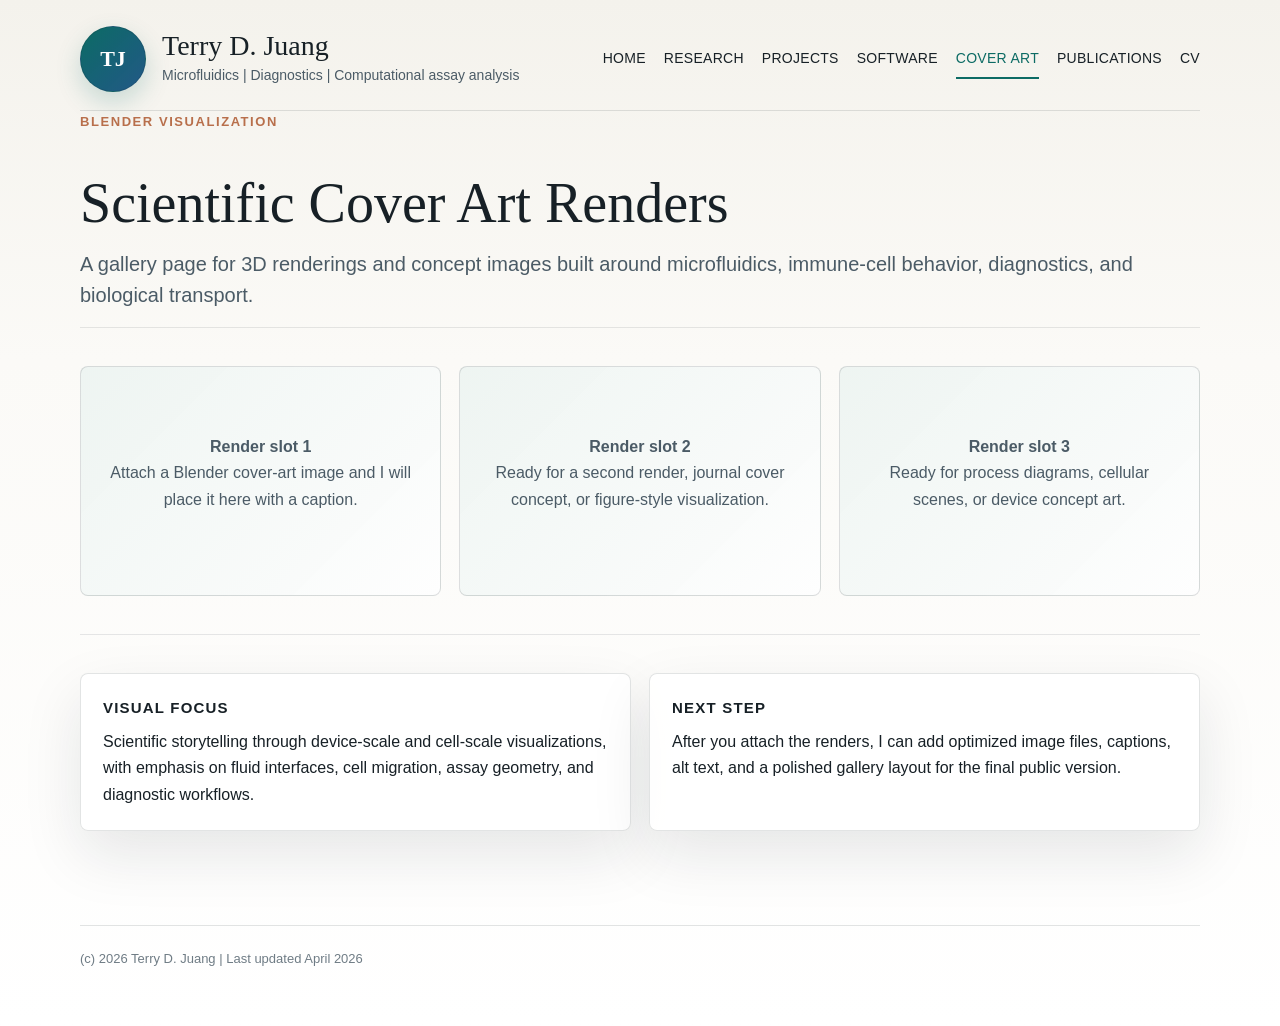
==== cover-art.html @ 251ab4ba "Polish portfolio site and add software pages" ====
<!doctype html>
<html lang="en">
  <head>
    <meta charset="utf-8">
    <meta name="viewport" content="width=device-width, initial-scale=1">
    <title>Cover Art | Terry D. Juang</title>
    <meta name="description" content="Blender scientific cover art and 3D visualization portfolio by Terry D. Juang.">
    <link rel="stylesheet" href="assets/styles.css">
  </head>
  <body>
    <div class="site">
      <header class="masthead">
        <div class="brand">
          <div class="portrait" aria-label="Terry D. Juang initials">TJ</div>
          <div class="identity">
            <h1>Terry D. Juang</h1>
            <p>Microfluidics | Diagnostics | Computational assay analysis</p>
          </div>
        </div>
        <nav class="nav" aria-label="Primary navigation">
          <a href="index.html">Home</a>
          <a href="research.html">Research</a>
          <a href="projects.html">Projects</a>
          <a href="software.html">Software</a>
          <a href="cover-art.html" aria-current="page">Cover Art</a>
          <a href="publications.html">Publications</a>
          <a href="cv.html">CV</a>
        </nav>
      </header>

      <main class="wide">
        <p class="eyebrow">Blender visualization</p>
        <h2 class="page-title">Scientific Cover Art Renders</h2>
        <p class="lead">A gallery page for 3D renderings and concept images built around microfluidics, immune-cell behavior, diagnostics, and biological transport.</p>

        <section class="section">
          <div class="grid">
            <div class="placeholder-art">
              <p><strong>Render slot 1</strong><br>Attach a Blender cover-art image and I will place it here with a caption.</p>
            </div>
            <div class="placeholder-art">
              <p><strong>Render slot 2</strong><br>Ready for a second render, journal cover concept, or figure-style visualization.</p>
            </div>
            <div class="placeholder-art">
              <p><strong>Render slot 3</strong><br>Ready for process diagrams, cellular scenes, or device concept art.</p>
            </div>
          </div>
        </section>

        <section class="section">
          <div class="grid two">
            <div class="card">
              <h4>Visual Focus</h4>
              <p>Scientific storytelling through device-scale and cell-scale visualizations, with emphasis on fluid interfaces, cell migration, assay geometry, and diagnostic workflows.</p>
            </div>
            <div class="card">
              <h4>Next Step</h4>
              <p>After you attach the renders, I can add optimized image files, captions, alt text, and a polished gallery layout for the final public version.</p>
            </div>
          </div>
        </section>
      </main>

      <footer class="footer">
        <p>(c) 2026 Terry D. Juang | Last updated April 2026</p>
      </footer>
    </div>
  </body>
</html>
---- assets/styles.css ----
:root {
  --ink: #172026;
  --soft-ink: #4b5b66;
  --muted: #6f7c85;
  --line: #dfe5ea;
  --paper: #fbfaf7;
  --panel: #ffffff;
  --mist: #eef5f2;
  --clay: #b86f4b;
  --teal: #0c6b64;
  --blue: #235789;
  --gold: #b68b2d;
  --max: 1120px;
  --content: 820px;
  --radius: 8px;
  --shadow: 0 24px 60px rgba(23, 32, 38, .10);
}

* {
  box-sizing: border-box;
}

html {
  scroll-behavior: smooth;
}

body {
  margin: 0;
  color: var(--ink);
  font: 16px/1.65 Arial, Helvetica, sans-serif;
  background:
    linear-gradient(180deg, #f4f2ec 0, var(--paper) 360px, #fff 100%);
}

a {
  color: var(--teal);
  text-decoration: none;
}

a:hover,
a:focus {
  color: var(--blue);
  text-decoration: underline;
}

.site {
  width: min(var(--max), calc(100% - 44px));
  margin: 0 auto 56px;
}

.masthead {
  display: flex;
  align-items: center;
  justify-content: space-between;
  gap: 24px;
  padding: 26px 0 18px;
  border-bottom: 1px solid rgba(23, 32, 38, .12);
}

.brand {
  display: flex;
  align-items: center;
  gap: 16px;
  min-width: 260px;
}

.portrait {
  flex: 0 0 auto;
  width: 66px;
  height: 66px;
  display: grid;
  place-items: center;
  border: 1px solid rgba(23, 32, 38, .14);
  border-radius: 50%;
  color: #fff;
  background:
    linear-gradient(135deg, rgba(12, 107, 100, .98), rgba(35, 87, 137, .95)),
    var(--teal);
  font-family: Georgia, "Times New Roman", serif;
  font-size: 22px;
  font-weight: 700;
  letter-spacing: 0;
  box-shadow: 0 10px 26px rgba(12, 107, 100, .20);
}

.identity h1 {
  margin: 0;
  font-family: Georgia, "Times New Roman", serif;
  font-size: 28px;
  line-height: 1.08;
  font-weight: 400;
}

.identity p {
  margin: 3px 0 0;
  color: var(--soft-ink);
  font-size: 14px;
}

.nav {
  display: flex;
  flex-wrap: wrap;
  justify-content: flex-end;
  gap: 8px 18px;
  font-size: 14px;
  letter-spacing: .02em;
  text-transform: uppercase;
}

.nav a {
  color: var(--ink);
  padding: 8px 0;
}

.nav a[aria-current="page"] {
  color: var(--teal);
  box-shadow: inset 0 -2px 0 var(--teal);
}

main {
  max-width: var(--content);
}

.wide {
  max-width: none;
}

.hero {
  display: grid;
  grid-template-columns: minmax(0, 1.4fr) minmax(280px, .8fr);
  gap: 42px;
  align-items: end;
  padding: 68px 0 58px;
}

.eyebrow {
  margin: 0 0 14px;
  color: var(--clay);
  font-size: 13px;
  font-weight: 700;
  letter-spacing: .12em;
  text-transform: uppercase;
}

h2,
.hero-title {
  margin: 0 0 18px;
  font-family: Georgia, "Times New Roman", serif;
  font-size: clamp(38px, 6vw, 72px);
  line-height: .98;
  font-weight: 400;
  letter-spacing: 0;
}

.page-title {
  margin-top: 44px;
  font-size: clamp(34px, 5vw, 56px);
}

h3 {
  margin: 34px 0 10px;
  font-family: Georgia, "Times New Roman", serif;
  font-size: 26px;
  line-height: 1.2;
  font-weight: 400;
}

h4 {
  margin: 0 0 8px;
  font-size: 15px;
  letter-spacing: .08em;
  text-transform: uppercase;
}

p {
  margin: 0 0 16px;
}

ul {
  margin: 10px 0 22px;
  padding-left: 22px;
}

li {
  margin: 8px 0;
}

.lead {
  color: var(--soft-ink);
  font-size: 20px;
  line-height: 1.55;
}

.note {
  color: var(--muted);
}

.contact {
  margin-top: 12px;
  color: var(--soft-ink);
  font-size: 15px;
}

.hero-card,
.callout,
.card {
  background: rgba(255, 255, 255, .86);
  border: 1px solid rgba(23, 32, 38, .12);
  border-radius: var(--radius);
  box-shadow: var(--shadow);
}

.hero-card {
  padding: 26px;
}

.hero-card p {
  color: var(--soft-ink);
}

.stat-grid {
  display: grid;
  grid-template-columns: repeat(3, 1fr);
  gap: 1px;
  margin-top: 26px;
  overflow: hidden;
  border: 1px solid var(--line);
  border-radius: var(--radius);
  background: var(--line);
}

.stat {
  padding: 18px;
  background: #fff;
}

.stat strong {
  display: block;
  color: var(--teal);
  font-family: Georgia, "Times New Roman", serif;
  font-size: 29px;
  line-height: 1;
  font-weight: 400;
}

.stat span {
  display: block;
  margin-top: 7px;
  color: var(--muted);
  font-size: 13px;
}

.section {
  padding: 38px 0;
  border-top: 1px solid rgba(23, 32, 38, .10);
}

.section-head {
  display: flex;
  justify-content: space-between;
  gap: 24px;
  align-items: end;
  margin-bottom: 22px;
}

.section-head h3 {
  margin: 0;
}

.grid {
  display: grid;
  grid-template-columns: repeat(3, minmax(0, 1fr));
  gap: 18px;
}

.grid.two {
  grid-template-columns: repeat(2, minmax(0, 1fr));
}

.card {
  min-height: 100%;
  padding: 22px;
}

.card p:last-child {
  margin-bottom: 0;
}

.card-link {
  color: var(--ink);
}

.card-link:hover {
  color: var(--ink);
  text-decoration: none;
  transform: translateY(-2px);
}

.item-title {
  display: block;
  margin-bottom: 4px;
  font-weight: 700;
}

.meta {
  display: block;
  color: var(--muted);
  font-size: 14px;
}

.list-plain {
  padding-left: 0;
  list-style: none;
}

.list-plain li {
  padding: 18px 0;
  border-bottom: 1px solid var(--line);
}

.tag-row {
  display: flex;
  flex-wrap: wrap;
  gap: 9px;
  margin: 14px 0 20px;
  padding: 0;
  list-style: none;
}

.tag-row li {
  margin: 0;
  padding: 7px 11px;
  border: 1px solid rgba(23, 32, 38, .12);
  border-radius: 999px;
  color: #33424a;
  background: #fff;
  font-size: 13px;
}

.feature-band {
  margin: 18px 0 30px;
  padding: 28px;
  border-radius: var(--radius);
  color: #fff;
  background:
    linear-gradient(120deg, rgba(23, 32, 38, .96), rgba(12, 107, 100, .88)),
    var(--ink);
}

.feature-band p,
.feature-band .meta {
  color: rgba(255, 255, 255, .78);
}

.feature-band a {
  color: #fff;
  text-decoration: underline;
  text-underline-offset: 3px;
}

.placeholder-art {
  min-height: 230px;
  display: grid;
  place-items: center;
  padding: 28px;
  border: 1px solid rgba(23, 32, 38, .14);
  border-radius: var(--radius);
  color: var(--soft-ink);
  background:
    linear-gradient(135deg, rgba(238, 245, 242, .95), rgba(255, 255, 255, .94)),
    var(--mist);
  text-align: center;
}

.footer {
  margin-top: 56px;
  padding-top: 22px;
  border-top: 1px solid rgba(23, 32, 38, .12);
  color: var(--muted);
  font-size: 13px;
}

@media (max-width: 820px) {
  .masthead {
    display: block;
  }

  .brand {
    margin-bottom: 18px;
  }

  .nav {
    justify-content: flex-start;
  }

  .hero,
  .grid,
  .grid.two {
    grid-template-columns: 1fr;
  }

  .hero {
    padding: 46px 0 36px;
  }

  .section-head {
    display: block;
  }
}

@media (max-width: 560px) {
  .site {
    width: min(100% - 28px, var(--max));
  }

  .brand {
    align-items: flex-start;
  }

  .portrait {
    width: 58px;
    height: 58px;
    font-size: 19px;
  }

  .identity h1 {
    font-size: 25px;
  }

  .nav {
    gap: 4px 14px;
    font-size: 12px;
  }

  .stat-grid {
    grid-template-columns: 1fr;
  }

  .hero-card,
  .callout,
  .card,
  .feature-band {
    padding: 20px;
  }
}

@media print {
  body {
    background: #fff;
  }

  .nav,
  .footer {
    display: none;
  }

  .site {
    width: 100%;
    margin: 0;
  }

  a {
    color: var(--ink);
  }
}
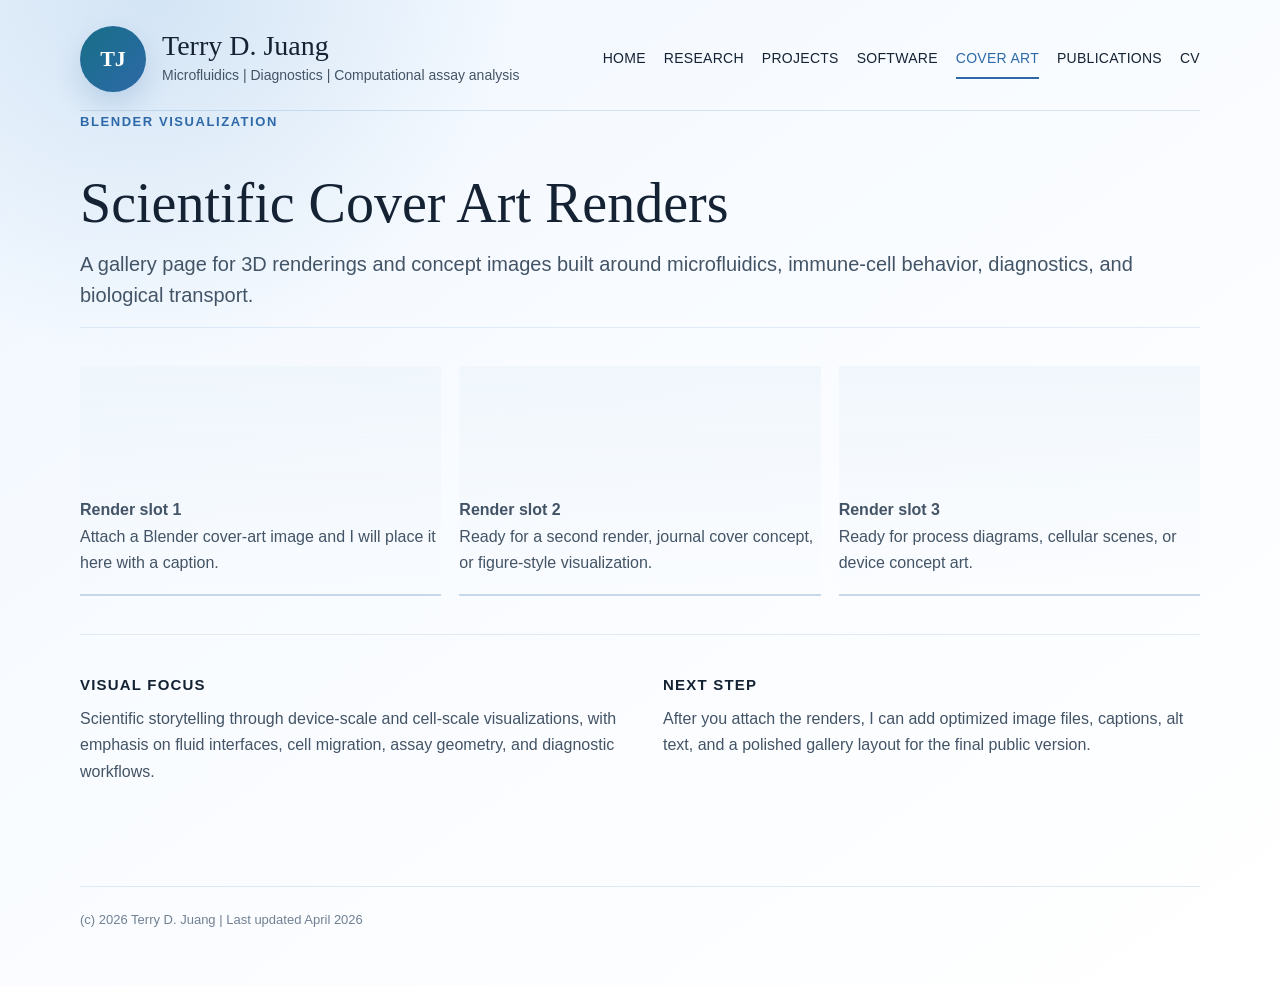
==== commit e4ab8ec1: "Reduce card-heavy layout" ====
--- a/cover-art.html
+++ b/cover-art.html
@@ -34,29 +34,29 @@
         <p class="lead">A gallery page for 3D renderings and concept images built around microfluidics, immune-cell behavior, diagnostics, and biological transport.</p>
 
         <section class="section">
-          <div class="grid">
-            <div class="placeholder-art">
+          <div class="art-list">
+            <div class="art-slot">
               <p><strong>Render slot 1</strong><br>Attach a Blender cover-art image and I will place it here with a caption.</p>
             </div>
-            <div class="placeholder-art">
+            <div class="art-slot">
               <p><strong>Render slot 2</strong><br>Ready for a second render, journal cover concept, or figure-style visualization.</p>
             </div>
-            <div class="placeholder-art">
+            <div class="art-slot">
               <p><strong>Render slot 3</strong><br>Ready for process diagrams, cellular scenes, or device concept art.</p>
             </div>
           </div>
         </section>
 
         <section class="section">
-          <div class="grid two">
-            <div class="card">
+          <div class="text-columns">
+            <section>
               <h4>Visual Focus</h4>
               <p>Scientific storytelling through device-scale and cell-scale visualizations, with emphasis on fluid interfaces, cell migration, assay geometry, and diagnostic workflows.</p>
-            </div>
-            <div class="card">
+            </section>
+            <section>
               <h4>Next Step</h4>
               <p>After you attach the renders, I can add optimized image files, captions, alt text, and a polished gallery layout for the final public version.</p>
-            </div>
+            </section>
           </div>
         </section>
       </main>
--- a/assets/styles.css
+++ b/assets/styles.css
@@ -1,19 +1,19 @@
 :root {
-  --ink: #172026;
-  --soft-ink: #4b5b66;
-  --muted: #6f7c85;
-  --line: #dfe5ea;
-  --paper: #fbfaf7;
+  --ink: #142233;
+  --soft-ink: #435466;
+  --muted: #718093;
+  --line: #d9e4ef;
+  --paper: #f8fbff;
   --panel: #ffffff;
-  --mist: #eef5f2;
-  --clay: #b86f4b;
-  --teal: #0c6b64;
-  --blue: #235789;
-  --gold: #b68b2d;
+  --mist: #edf5fb;
+  --clay: #3f78b5;
+  --teal: #176f86;
+  --blue: #2d69a8;
+  --deep-blue: #193d63;
   --max: 1120px;
   --content: 820px;
   --radius: 8px;
-  --shadow: 0 24px 60px rgba(23, 32, 38, .10);
+  --shadow: 0 18px 48px rgba(25, 61, 99, .10);
 }
 
 * {
@@ -29,7 +29,8 @@
   color: var(--ink);
   font: 16px/1.65 Arial, Helvetica, sans-serif;
   background:
-    linear-gradient(180deg, #f4f2ec 0, var(--paper) 360px, #fff 100%);
+    radial-gradient(circle at 12% 0%, rgba(83, 145, 198, .18) 0, rgba(83, 145, 198, 0) 360px),
+    linear-gradient(145deg, #eef6ff 0, var(--paper) 38%, #ffffff 100%);
 }
 
 a {
@@ -54,7 +55,7 @@
   justify-content: space-between;
   gap: 24px;
   padding: 26px 0 18px;
-  border-bottom: 1px solid rgba(23, 32, 38, .12);
+  border-bottom: 1px solid rgba(45, 105, 168, .16);
 }
 
 .brand {
@@ -70,17 +71,17 @@
   height: 66px;
   display: grid;
   place-items: center;
-  border: 1px solid rgba(23, 32, 38, .14);
+  border: 1px solid rgba(45, 105, 168, .18);
   border-radius: 50%;
   color: #fff;
   background:
-    linear-gradient(135deg, rgba(12, 107, 100, .98), rgba(35, 87, 137, .95)),
-    var(--teal);
+    linear-gradient(135deg, rgba(23, 111, 134, .98), rgba(45, 105, 168, .96)),
+    var(--blue);
   font-family: Georgia, "Times New Roman", serif;
   font-size: 22px;
   font-weight: 700;
   letter-spacing: 0;
-  box-shadow: 0 10px 26px rgba(12, 107, 100, .20);
+  box-shadow: 0 12px 28px rgba(45, 105, 168, .20);
 }
 
 .identity h1 {
@@ -113,8 +114,8 @@
 }
 
 .nav a[aria-current="page"] {
-  color: var(--teal);
-  box-shadow: inset 0 -2px 0 var(--teal);
+  color: var(--blue);
+  box-shadow: inset 0 -2px 0 var(--blue);
 }
 
 main {
@@ -135,7 +136,7 @@
 
 .eyebrow {
   margin: 0 0 14px;
-  color: var(--clay);
+  color: var(--blue);
   font-size: 13px;
   font-weight: 700;
   letter-spacing: .12em;
@@ -201,42 +202,37 @@
   font-size: 15px;
 }
 
-.hero-card,
-.callout,
-.card {
-  background: rgba(255, 255, 255, .86);
-  border: 1px solid rgba(23, 32, 38, .12);
+.callout {
+  background: rgba(255, 255, 255, .88);
+  border: 1px solid rgba(45, 105, 168, .14);
   border-radius: var(--radius);
   box-shadow: var(--shadow);
-}
-
-.hero-card {
-  padding: 26px;
-}
-
-.hero-card p {
-  color: var(--soft-ink);
-}
-
-.stat-grid {
-  display: grid;
-  grid-template-columns: repeat(3, 1fr);
-  gap: 1px;
-  margin-top: 26px;
-  overflow: hidden;
-  border: 1px solid var(--line);
-  border-radius: var(--radius);
-  background: var(--line);
+  backdrop-filter: blur(8px);
+}
+
+.profile-panel {
+  padding: 6px 0 6px 26px;
+  border-left: 2px solid rgba(45, 105, 168, .35);
+}
+
+.profile-panel p {
+  color: var(--soft-ink);
+}
+
+.metric-row {
+  display: flex;
+  flex-wrap: wrap;
+  gap: 22px;
+  margin-top: 24px;
 }
 
 .stat {
-  padding: 18px;
-  background: #fff;
+  min-width: 110px;
 }
 
 .stat strong {
   display: block;
-  color: var(--teal);
+  color: var(--blue);
   font-family: Georgia, "Times New Roman", serif;
   font-size: 29px;
   line-height: 1;
@@ -252,7 +248,7 @@
 
 .section {
   padding: 38px 0;
-  border-top: 1px solid rgba(23, 32, 38, .10);
+  border-top: 1px solid rgba(45, 105, 168, .12);
 }
 
 .section-head {
@@ -267,33 +263,50 @@
   margin: 0;
 }
 
-.grid {
+.feature-list {
+  border-top: 1px solid var(--line);
+}
+
+.feature-list a {
   display: grid;
-  grid-template-columns: repeat(3, minmax(0, 1fr));
-  gap: 18px;
-}
-
-.grid.two {
-  grid-template-columns: repeat(2, minmax(0, 1fr));
-}
-
-.card {
-  min-height: 100%;
-  padding: 22px;
-}
-
-.card p:last-child {
-  margin-bottom: 0;
-}
-
-.card-link {
+  grid-template-columns: 240px minmax(0, 1fr);
+  gap: 28px;
+  padding: 22px 0;
+  border-bottom: 1px solid var(--line);
   color: var(--ink);
 }
 
-.card-link:hover {
+.feature-list a:hover,
+.feature-list a:focus {
   color: var(--ink);
   text-decoration: none;
-  transform: translateY(-2px);
+}
+
+.feature-list h4,
+.feature-list p {
+  margin-bottom: 0;
+}
+
+.feature-list a:hover h4,
+.feature-list a:focus h4 {
+  color: var(--blue);
+}
+
+.capability-list {
+  display: grid;
+  grid-template-columns: repeat(2, minmax(0, 1fr));
+  gap: 0 34px;
+  border-top: 1px solid var(--line);
+}
+
+.capability-list section {
+  padding: 22px 0;
+  border-bottom: 1px solid var(--line);
+}
+
+.capability-list p,
+.text-columns p {
+  color: var(--soft-ink);
 }
 
 .item-title {
@@ -330,52 +343,67 @@
 .tag-row li {
   margin: 0;
   padding: 7px 11px;
-  border: 1px solid rgba(23, 32, 38, .12);
+  border: 1px solid rgba(45, 105, 168, .16);
   border-radius: 999px;
-  color: #33424a;
-  background: #fff;
+  color: #2d455d;
+  background: rgba(255, 255, 255, .82);
   font-size: 13px;
 }
 
 .feature-band {
   margin: 18px 0 30px;
-  padding: 28px;
-  border-radius: var(--radius);
-  color: #fff;
+  padding: 22px 0 22px 26px;
+  border-left: 3px solid var(--blue);
+  color: var(--ink);
   background:
-    linear-gradient(120deg, rgba(23, 32, 38, .96), rgba(12, 107, 100, .88)),
-    var(--ink);
+    linear-gradient(90deg, rgba(45, 105, 168, .10), rgba(45, 105, 168, 0) 72%);
 }
 
 .feature-band p,
 .feature-band .meta {
-  color: rgba(255, 255, 255, .78);
+  color: var(--soft-ink);
 }
 
 .feature-band a {
-  color: #fff;
+  color: var(--blue);
   text-decoration: underline;
   text-underline-offset: 3px;
 }
 
-.placeholder-art {
+.art-list {
+  display: grid;
+  grid-template-columns: repeat(3, minmax(0, 1fr));
+  gap: 18px;
+}
+
+.art-slot {
   min-height: 230px;
   display: grid;
-  place-items: center;
-  padding: 28px;
-  border: 1px solid rgba(23, 32, 38, .14);
-  border-radius: var(--radius);
-  color: var(--soft-ink);
-  background:
-    linear-gradient(135deg, rgba(238, 245, 242, .95), rgba(255, 255, 255, .94)),
-    var(--mist);
-  text-align: center;
+  align-items: end;
+  padding: 0 0 18px;
+  border-bottom: 2px solid rgba(45, 105, 168, .22);
+  color: var(--soft-ink);
+  background: linear-gradient(180deg, rgba(237, 245, 251, .70), rgba(237, 245, 251, 0));
+}
+
+.art-slot p {
+  margin: 0;
+}
+
+.text-columns {
+  columns: 2 280px;
+  column-gap: 46px;
+}
+
+.text-columns section {
+  break-inside: avoid;
+  margin-bottom: 20px;
 }
 
 .footer {
   margin-top: 56px;
   padding-top: 22px;
-  border-top: 1px solid rgba(23, 32, 38, .12);
+  border-top: 1px solid rgba(45, 105, 168, .14);
   color: var(--muted);
   font-size: 13px;
 }
@@ -394,8 +422,8 @@
   }
 
   .hero,
-  .grid,
-  .grid.two {
+  .capability-list,
+  .art-list {
     grid-template-columns: 1fr;
   }
 
@@ -432,15 +460,24 @@
     font-size: 12px;
   }
 
-  .stat-grid {
-    grid-template-columns: 1fr;
-  }
-
-  .hero-card,
-  .callout,
-  .card,
+  .feature-list a {
+    display: block;
+  }
+
+  .profile-panel {
+    padding-left: 18px;
+  }
+
   .feature-band {
     padding: 20px;
+  }
+
+  .callout {
+    padding: 20px;
+  }
+
+  .feature-band {
+    padding-left: 18px;
   }
 }
 
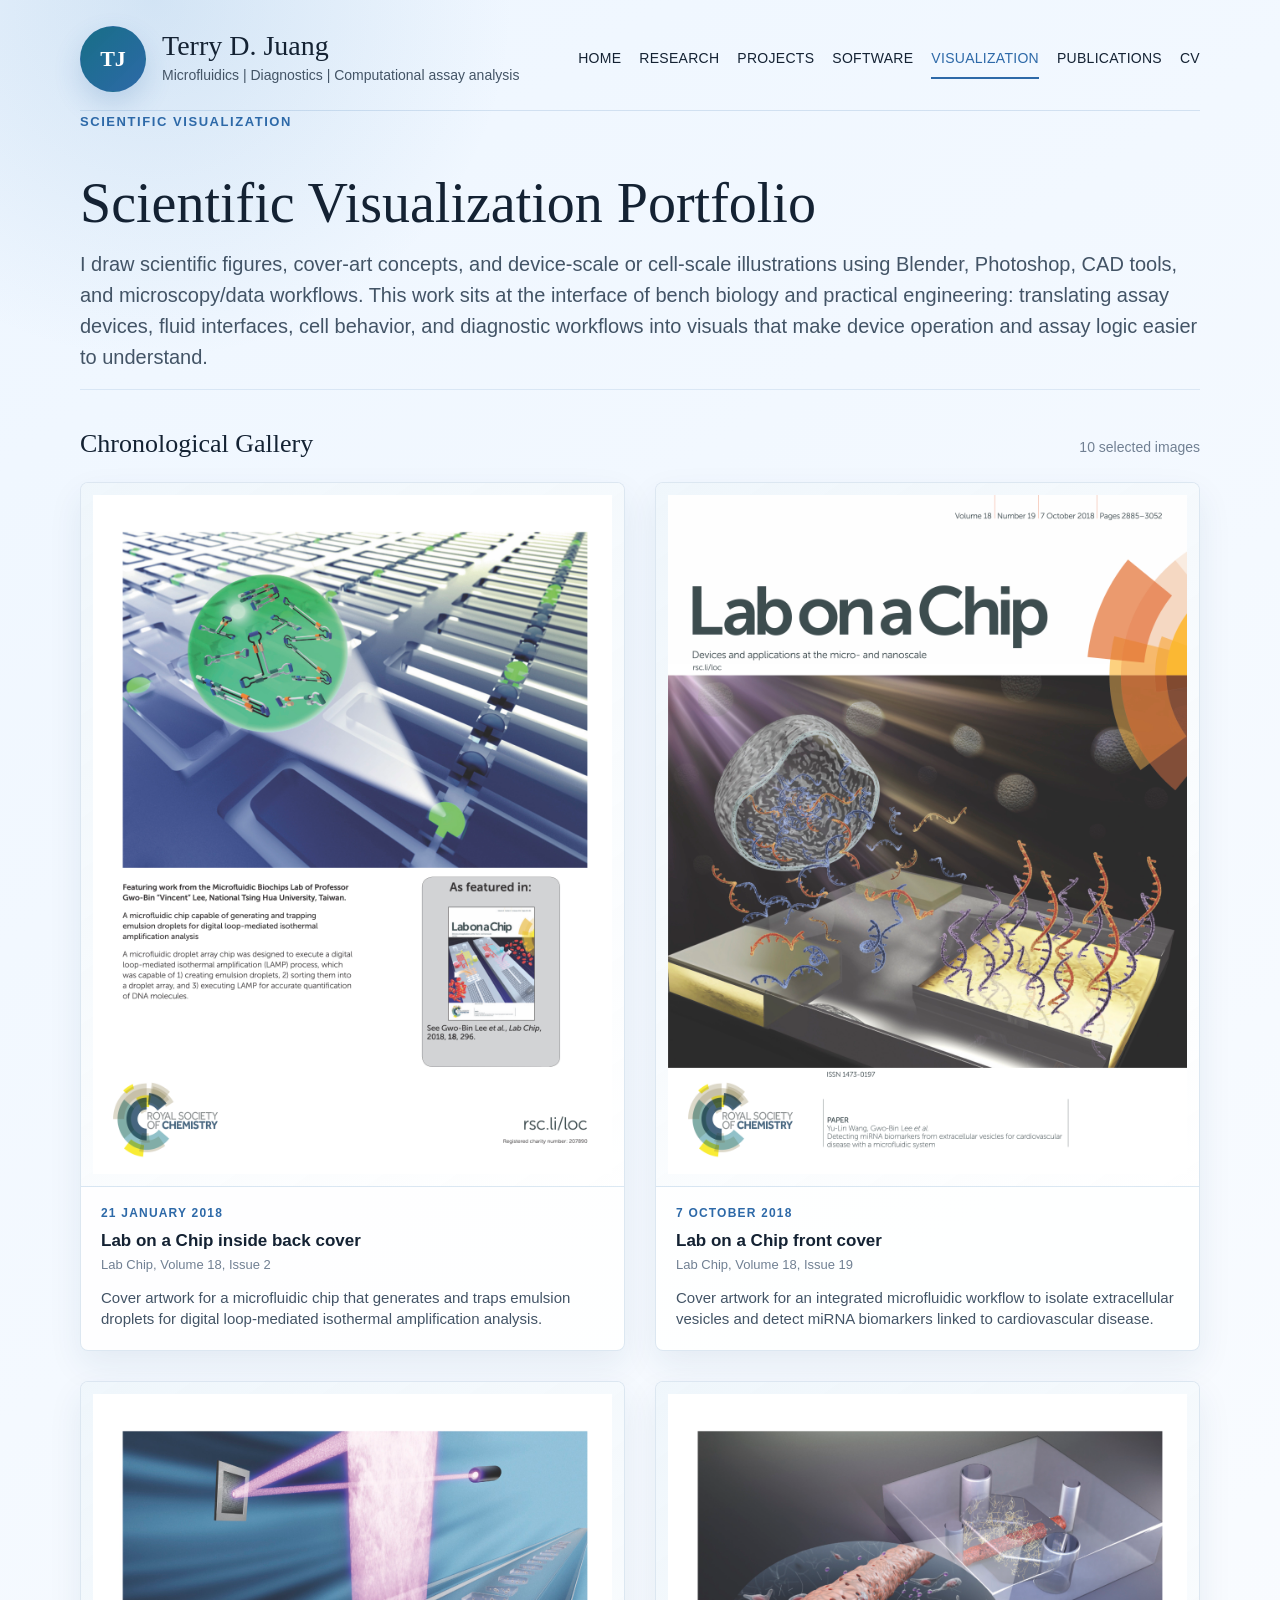
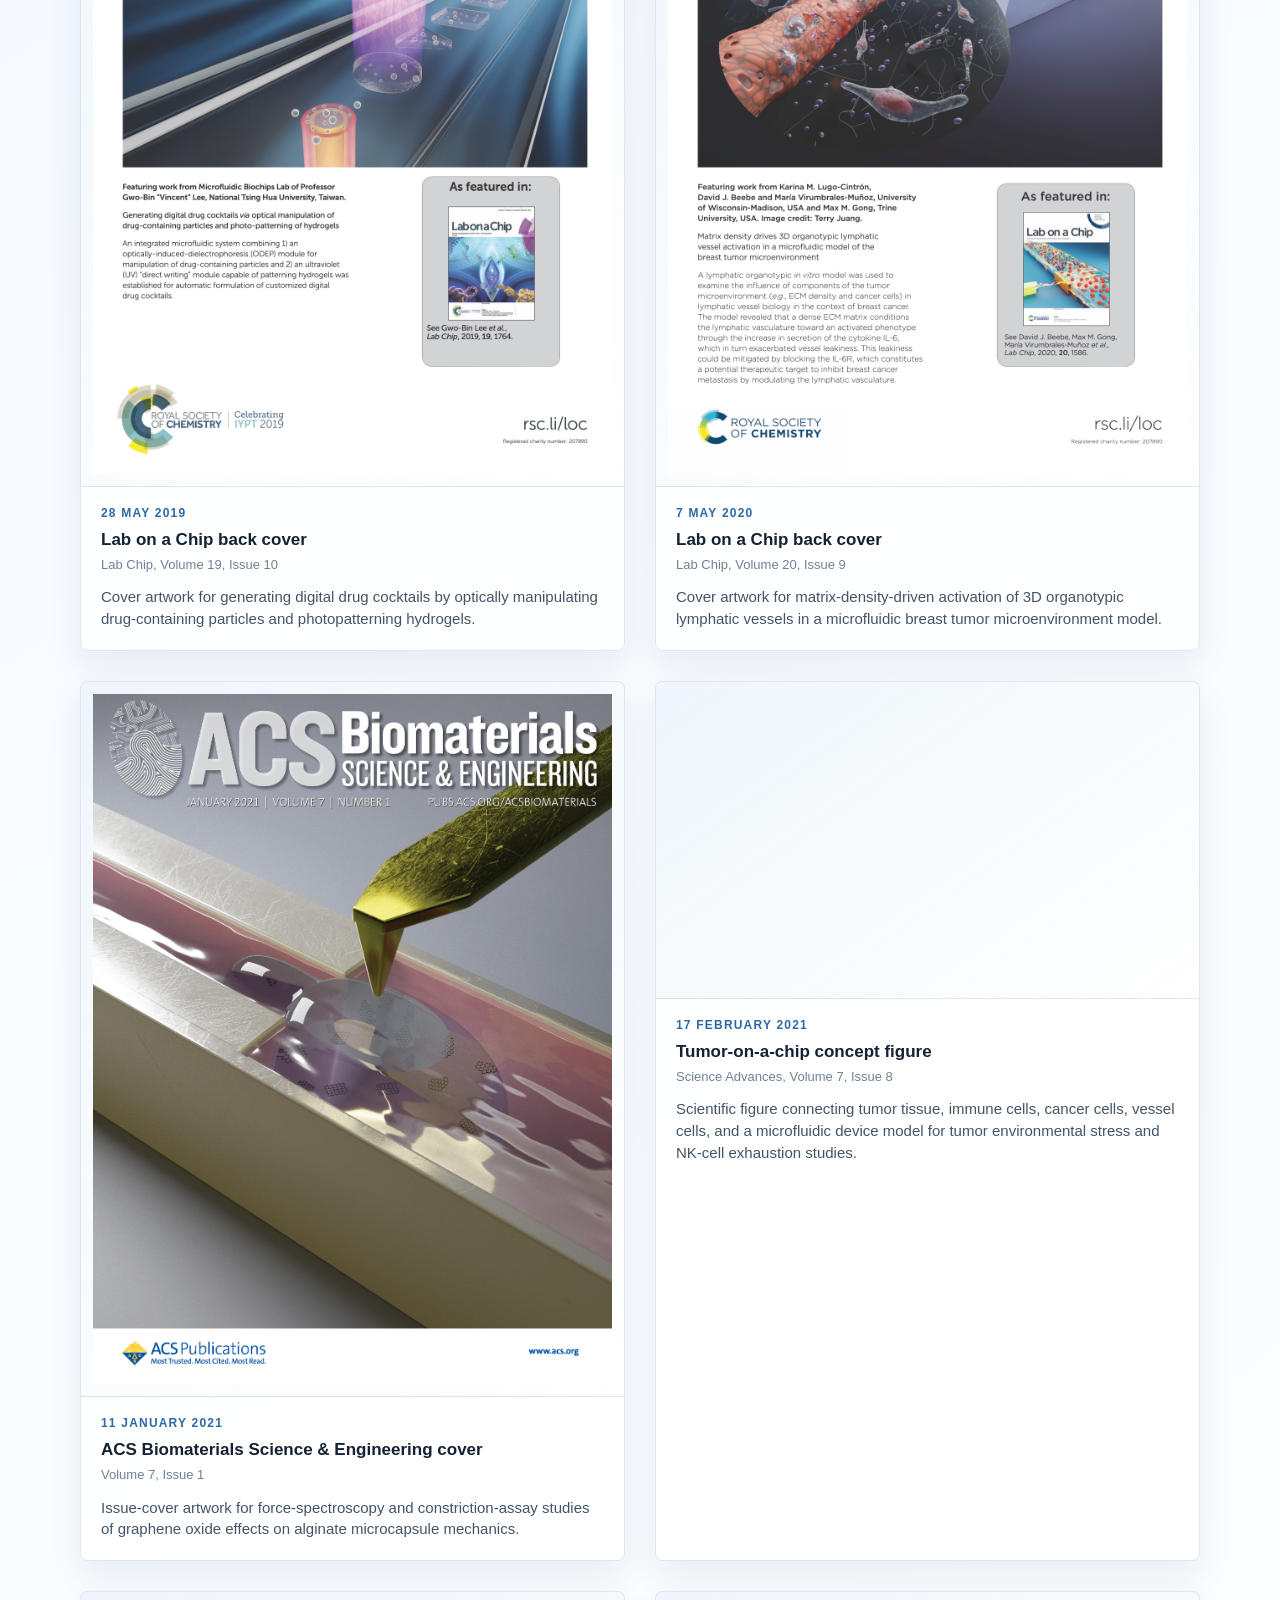
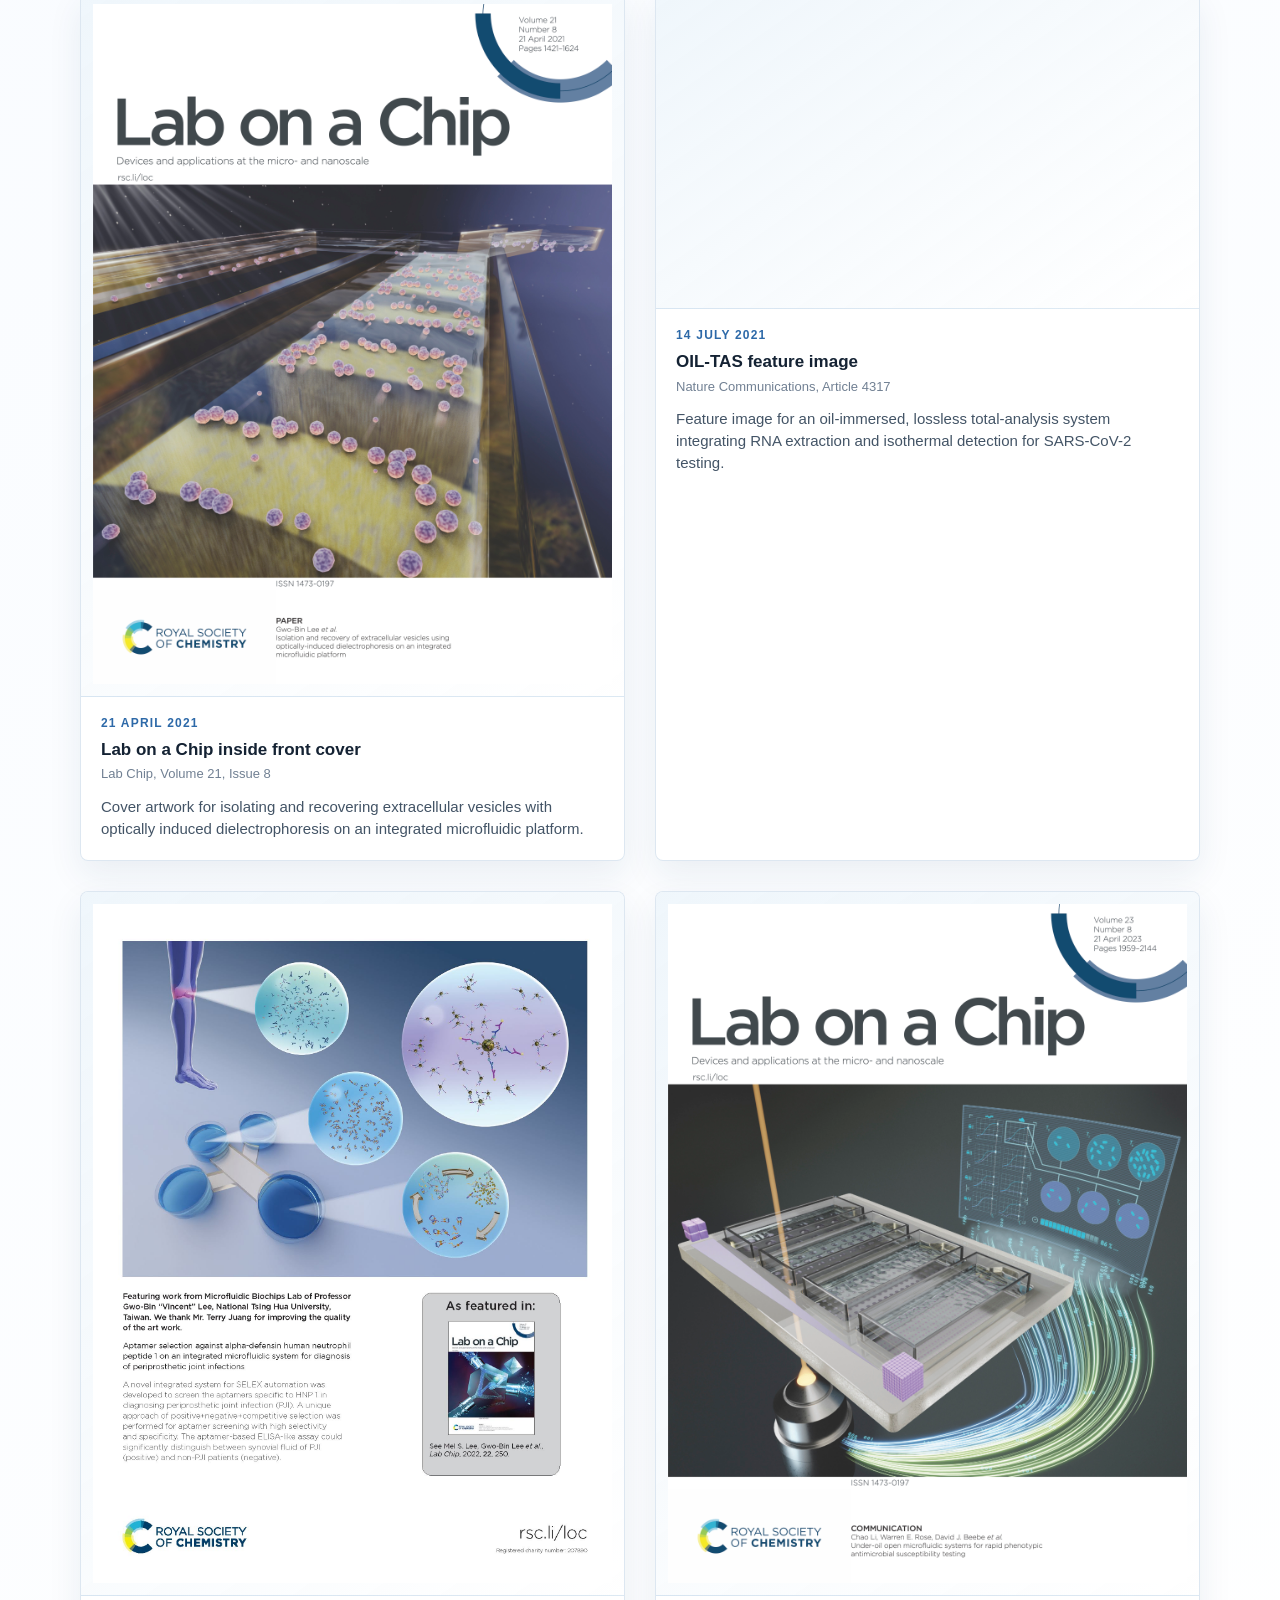
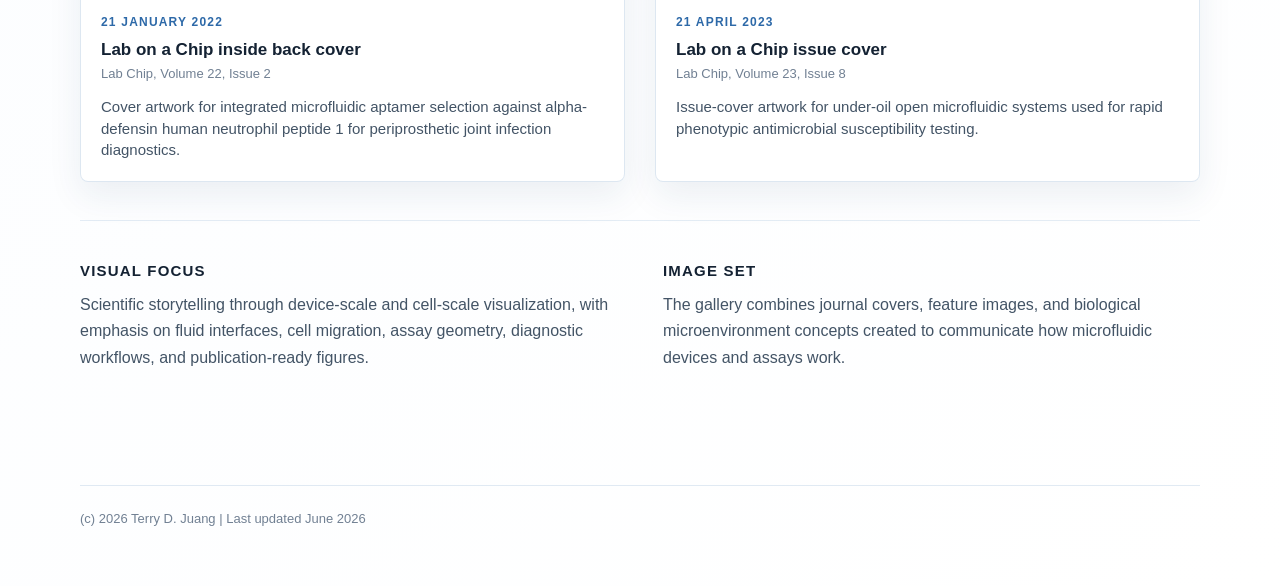
==== commit 8b1ab632: "Add scientific visualization portfolio" ====
--- a/cover-art.html
+++ b/cover-art.html
@@ -3,8 +3,8 @@
   <head>
     <meta charset="utf-8">
     <meta name="viewport" content="width=device-width, initial-scale=1">
-    <title>Cover Art | Terry D. Juang</title>
-    <meta name="description" content="Blender scientific cover art and 3D visualization portfolio by Terry D. Juang.">
+    <title>Scientific Visualization Portfolio | Terry D. Juang</title>
+    <meta name="description" content="Scientific visualization portfolio, cover art, and concept figures by Terry D. Juang.">
     <link rel="stylesheet" href="assets/styles.css">
   </head>
   <body>
@@ -22,28 +22,133 @@
           <a href="research.html">Research</a>
           <a href="projects.html">Projects</a>
           <a href="software.html">Software</a>
-          <a href="cover-art.html" aria-current="page">Cover Art</a>
+          <a href="cover-art.html" aria-current="page">Visualization</a>
           <a href="publications.html">Publications</a>
           <a href="cv.html">CV</a>
         </nav>
       </header>
 
       <main class="wide">
-        <p class="eyebrow">Blender visualization</p>
-        <h2 class="page-title">Scientific Cover Art Renders</h2>
-        <p class="lead">A gallery page for 3D renderings and concept images built around microfluidics, immune-cell behavior, diagnostics, and biological transport.</p>
+        <p class="eyebrow">Scientific visualization</p>
+        <h2 class="page-title">Scientific Visualization Portfolio</h2>
+        <p class="lead">I draw scientific figures, cover-art concepts, and device-scale or cell-scale illustrations using Blender, Photoshop, CAD tools, and microscopy/data workflows. This work sits at the interface of bench biology and practical engineering: translating assay devices, fluid interfaces, cell behavior, and diagnostic workflows into visuals that make device operation and assay logic easier to understand.</p>
 
         <section class="section">
-          <div class="art-list">
-            <div class="art-slot">
-              <p><strong>Render slot 1</strong><br>Attach a Blender cover-art image and I will place it here with a caption.</p>
-            </div>
-            <div class="art-slot">
-              <p><strong>Render slot 2</strong><br>Ready for a second render, journal cover concept, or figure-style visualization.</p>
-            </div>
-            <div class="art-slot">
-              <p><strong>Render slot 3</strong><br>Ready for process diagrams, cellular scenes, or device concept art.</p>
-            </div>
+          <div class="section-head">
+            <h3>Chronological Gallery</h3>
+            <p class="gallery-summary">10 selected images</p>
+          </div>
+          <div class="art-list" aria-label="Cover art image gallery">
+            <figure class="art-card">
+              <a href="Cover%20Art/Collage/c8lc90009d.jpg" aria-label="Open Lab on a Chip inside back cover from 21 January 2018">
+                <img src="Cover%20Art/Collage/c8lc90009d.jpg" alt="Lab on a Chip inside back cover for a digital LAMP droplet microfluidic chip" loading="eager" decoding="async">
+              </a>
+              <figcaption>
+                <span class="art-date">21 January 2018</span>
+                <strong>Lab on a Chip inside back cover</strong>
+                <span class="art-meta">Lab Chip, Volume 18, Issue 2</span>
+                <p>Cover artwork for a microfluidic chip that generates and traps emulsion droplets for digital loop-mediated isothermal amplification analysis.</p>
+              </figcaption>
+            </figure>
+            <figure class="art-card">
+              <a href="Cover%20Art/Collage/c8lc90084a.jpg" aria-label="Open Lab on a Chip front cover from 7 October 2018">
+                <img src="Cover%20Art/Collage/c8lc90084a.jpg" alt="Lab on a Chip front cover for extracellular vesicle microfluidics" loading="lazy" decoding="async">
+              </a>
+              <figcaption>
+                <span class="art-date">7 October 2018</span>
+                <strong>Lab on a Chip front cover</strong>
+                <span class="art-meta">Lab Chip, Volume 18, Issue 19</span>
+                <p>Cover artwork for an integrated microfluidic workflow to isolate extracellular vesicles and detect miRNA biomarkers linked to cardiovascular disease.</p>
+              </figcaption>
+            </figure>
+            <figure class="art-card">
+              <a href="Cover%20Art/Collage/c9lc90057h.jpg" aria-label="Open Lab on a Chip back cover from 28 May 2019">
+                <img src="Cover%20Art/Collage/c9lc90057h.jpg" alt="Lab on a Chip back cover for digital drug cocktails in hydrogels" loading="lazy" decoding="async">
+              </a>
+              <figcaption>
+                <span class="art-date">28 May 2019</span>
+                <strong>Lab on a Chip back cover</strong>
+                <span class="art-meta">Lab Chip, Volume 19, Issue 10</span>
+                <p>Cover artwork for generating digital drug cocktails by optically manipulating drug-containing particles and photopatterning hydrogels.</p>
+              </figcaption>
+            </figure>
+            <figure class="art-card">
+              <a href="Cover%20Art/Collage/d0lc90045a.jpg" aria-label="Open Lab on a Chip back cover from 7 May 2020">
+                <img src="Cover%20Art/Collage/d0lc90045a.jpg" alt="Lab on a Chip back cover for a breast tumor microenvironment model" loading="lazy" decoding="async">
+              </a>
+              <figcaption>
+                <span class="art-date">7 May 2020</span>
+                <strong>Lab on a Chip back cover</strong>
+                <span class="art-meta">Lab Chip, Volume 20, Issue 9</span>
+                <p>Cover artwork for matrix-density-driven activation of 3D organotypic lymphatic vessels in a microfluidic breast tumor microenvironment model.</p>
+              </figcaption>
+            </figure>
+            <figure class="art-card">
+              <a href="Cover%20Art/Collage/abseba.2021.7.issue-1.xlargecover.jpg" aria-label="Open ACS Biomaterials Science and Engineering cover from 11 January 2021">
+                <img src="Cover%20Art/Collage/abseba.2021.7.issue-1.xlargecover.jpg" alt="ACS Biomaterials Science and Engineering issue cover for graphene oxide and alginate microcapsules" loading="lazy" decoding="async">
+              </a>
+              <figcaption>
+                <span class="art-date">11 January 2021</span>
+                <strong>ACS Biomaterials Science &amp; Engineering cover</strong>
+                <span class="art-meta">Volume 7, Issue 1</span>
+                <p>Issue-cover artwork for force-spectroscopy and constriction-assay studies of graphene oxide effects on alginate microcapsule mechanics.</p>
+              </figcaption>
+            </figure>
+            <figure class="art-card is-wide">
+              <a href="Cover%20Art/Collage/Tumor%20on%20a%20chip.jpg" aria-label="Open tumor-on-a-chip figure from 17 February 2021">
+                <img src="Cover%20Art/Collage/Tumor%20on%20a%20chip.jpg" alt="Tumor-on-a-chip scientific figure connecting tumor tissue and microfluidic cell culture modules" loading="lazy" decoding="async">
+              </a>
+              <figcaption>
+                <span class="art-date">17 February 2021</span>
+                <strong>Tumor-on-a-chip concept figure</strong>
+                <span class="art-meta">Science Advances, Volume 7, Issue 8</span>
+                <p>Scientific figure connecting tumor tissue, immune cells, cancer cells, vessel cells, and a microfluidic device model for tumor environmental stress and NK-cell exhaustion studies.</p>
+              </figcaption>
+            </figure>
+            <figure class="art-card">
+              <a href="Cover%20Art/Collage/d1lc90043a.jpg" aria-label="Open Lab on a Chip inside front cover from 21 April 2021">
+                <img src="Cover%20Art/Collage/d1lc90043a.jpg" alt="Lab on a Chip inside front cover for optically induced dielectrophoresis and extracellular vesicles" loading="lazy" decoding="async">
+              </a>
+              <figcaption>
+                <span class="art-date">21 April 2021</span>
+                <strong>Lab on a Chip inside front cover</strong>
+                <span class="art-meta">Lab Chip, Volume 21, Issue 8</span>
+                <p>Cover artwork for isolating and recovering extracellular vesicles with optically induced dielectrophoresis on an integrated microfluidic platform.</p>
+              </figcaption>
+            </figure>
+            <figure class="art-card is-wide">
+              <a href="Cover%20Art/Collage/OIL_TAS_Nature_COM_FeatureImage_Top%401x.png" aria-label="Open OIL-TAS Nature Communications feature image from 14 July 2021">
+                <img src="Cover%20Art/Collage/OIL_TAS_Nature_COM_FeatureImage_Top%401x.png" alt="OIL-TAS Nature Communications feature image for integrated RNA extraction and SARS-CoV-2 detection" loading="lazy" decoding="async">
+              </a>
+              <figcaption>
+                <span class="art-date">14 July 2021</span>
+                <strong>OIL-TAS feature image</strong>
+                <span class="art-meta">Nature Communications, Article 4317</span>
+                <p>Feature image for an oil-immersed, lossless total-analysis system integrating RNA extraction and isothermal detection for SARS-CoV-2 testing.</p>
+              </figcaption>
+            </figure>
+            <figure class="art-card">
+              <a href="Cover%20Art/Collage/Lab_Chip_2022_22_250_GBLee_d2lc90009b.jpg" aria-label="Open Lab on a Chip inside back cover from 21 January 2022">
+                <img src="Cover%20Art/Collage/Lab_Chip_2022_22_250_GBLee_d2lc90009b.jpg" alt="Lab on a Chip inside back cover for alpha-defensin aptamer selection" loading="lazy" decoding="async">
+              </a>
+              <figcaption>
+                <span class="art-date">21 January 2022</span>
+                <strong>Lab on a Chip inside back cover</strong>
+                <span class="art-meta">Lab Chip, Volume 22, Issue 2</span>
+                <p>Cover artwork for integrated microfluidic aptamer selection against alpha-defensin human neutrophil peptide 1 for periprosthetic joint infection diagnostics.</p>
+              </figcaption>
+            </figure>
+            <figure class="art-card">
+              <a href="Cover%20Art/Collage/2023_Lab_Chip_Chao.jpg" aria-label="Open Lab on a Chip issue cover from 21 April 2023">
+                <img src="Cover%20Art/Collage/2023_Lab_Chip_Chao.jpg" alt="Lab on a Chip issue cover for under-oil open microfluidic antimicrobial susceptibility testing" loading="lazy" decoding="async">
+              </a>
+              <figcaption>
+                <span class="art-date">21 April 2023</span>
+                <strong>Lab on a Chip issue cover</strong>
+                <span class="art-meta">Lab Chip, Volume 23, Issue 8</span>
+                <p>Issue-cover artwork for under-oil open microfluidic systems used for rapid phenotypic antimicrobial susceptibility testing.</p>
+              </figcaption>
+            </figure>
           </div>
         </section>
 
@@ -51,18 +156,18 @@
           <div class="text-columns">
             <section>
               <h4>Visual Focus</h4>
-              <p>Scientific storytelling through device-scale and cell-scale visualizations, with emphasis on fluid interfaces, cell migration, assay geometry, and diagnostic workflows.</p>
+              <p>Scientific storytelling through device-scale and cell-scale visualization, with emphasis on fluid interfaces, cell migration, assay geometry, diagnostic workflows, and publication-ready figures.</p>
             </section>
             <section>
-              <h4>Next Step</h4>
-              <p>After you attach the renders, I can add optimized image files, captions, alt text, and a polished gallery layout for the final public version.</p>
+              <h4>Image Set</h4>
+              <p>The gallery combines journal covers, feature images, and biological microenvironment concepts created to communicate how microfluidic devices and assays work.</p>
             </section>
           </div>
         </section>
       </main>
 
       <footer class="footer">
-        <p>(c) 2026 Terry D. Juang | Last updated April 2026</p>
+        <p>(c) 2026 Terry D. Juang | Last updated June 2026</p>
       </footer>
     </div>
   </body>
--- a/assets/styles.css
+++ b/assets/styles.css
@@ -372,22 +372,89 @@
 
 .art-list {
   display: grid;
-  grid-template-columns: repeat(3, minmax(0, 1fr));
-  gap: 18px;
-}
-
-.art-slot {
-  min-height: 230px;
+  grid-template-columns: repeat(2, minmax(0, 1fr));
+  gap: 30px;
+}
+
+.gallery-summary {
+  margin: 0;
+  color: var(--muted);
+  font-size: 14px;
+}
+
+.art-card {
+  margin: 0;
+  display: flex;
+  flex-direction: column;
+  overflow: hidden;
+  border: 1px solid rgba(45, 105, 168, .16);
+  border-radius: var(--radius);
+  background: rgba(255, 255, 255, .86);
+  box-shadow: 0 14px 34px rgba(25, 61, 99, .08);
+}
+
+.art-card a {
   display: grid;
-  align-items: end;
-  padding: 0 0 18px;
-  border-bottom: 2px solid rgba(45, 105, 168, .22);
-  color: var(--soft-ink);
-  background: linear-gradient(180deg, rgba(237, 245, 251, .70), rgba(237, 245, 251, 0));
-}
-
-.art-slot p {
-  margin: 0;
+  aspect-ratio: 4 / 5;
+  place-items: center;
+  border-bottom: 1px solid rgba(45, 105, 168, .12);
+  background:
+    linear-gradient(145deg, rgba(237, 245, 251, .88), rgba(255, 255, 255, .96));
+}
+
+.art-card.is-wide a {
+  aspect-ratio: 16 / 9;
+}
+
+.art-card a:hover,
+.art-card a:focus {
+  text-decoration: none;
+}
+
+.art-card img {
+  width: 100%;
+  height: 100%;
+  padding: 12px;
+  object-fit: contain;
+}
+
+.art-card figcaption {
+  margin: 0;
+  padding: 18px 20px 20px;
+  color: var(--soft-ink);
+  font-size: 15px;
+  line-height: 1.45;
+}
+
+.art-date,
+.art-meta {
+  display: block;
+}
+
+.art-date {
+  margin-bottom: 7px;
+  color: var(--blue);
+  font-size: 12px;
+  font-weight: 700;
+  letter-spacing: .1em;
+  text-transform: uppercase;
+}
+
+.art-card figcaption strong {
+  display: block;
+  color: var(--ink);
+  font-size: 17px;
+  line-height: 1.25;
+}
+
+.art-meta {
+  margin-top: 5px;
+  color: var(--muted);
+  font-size: 13px;
+}
+
+.art-card figcaption p {
+  margin: 12px 0 0;
 }
 
 .text-columns {
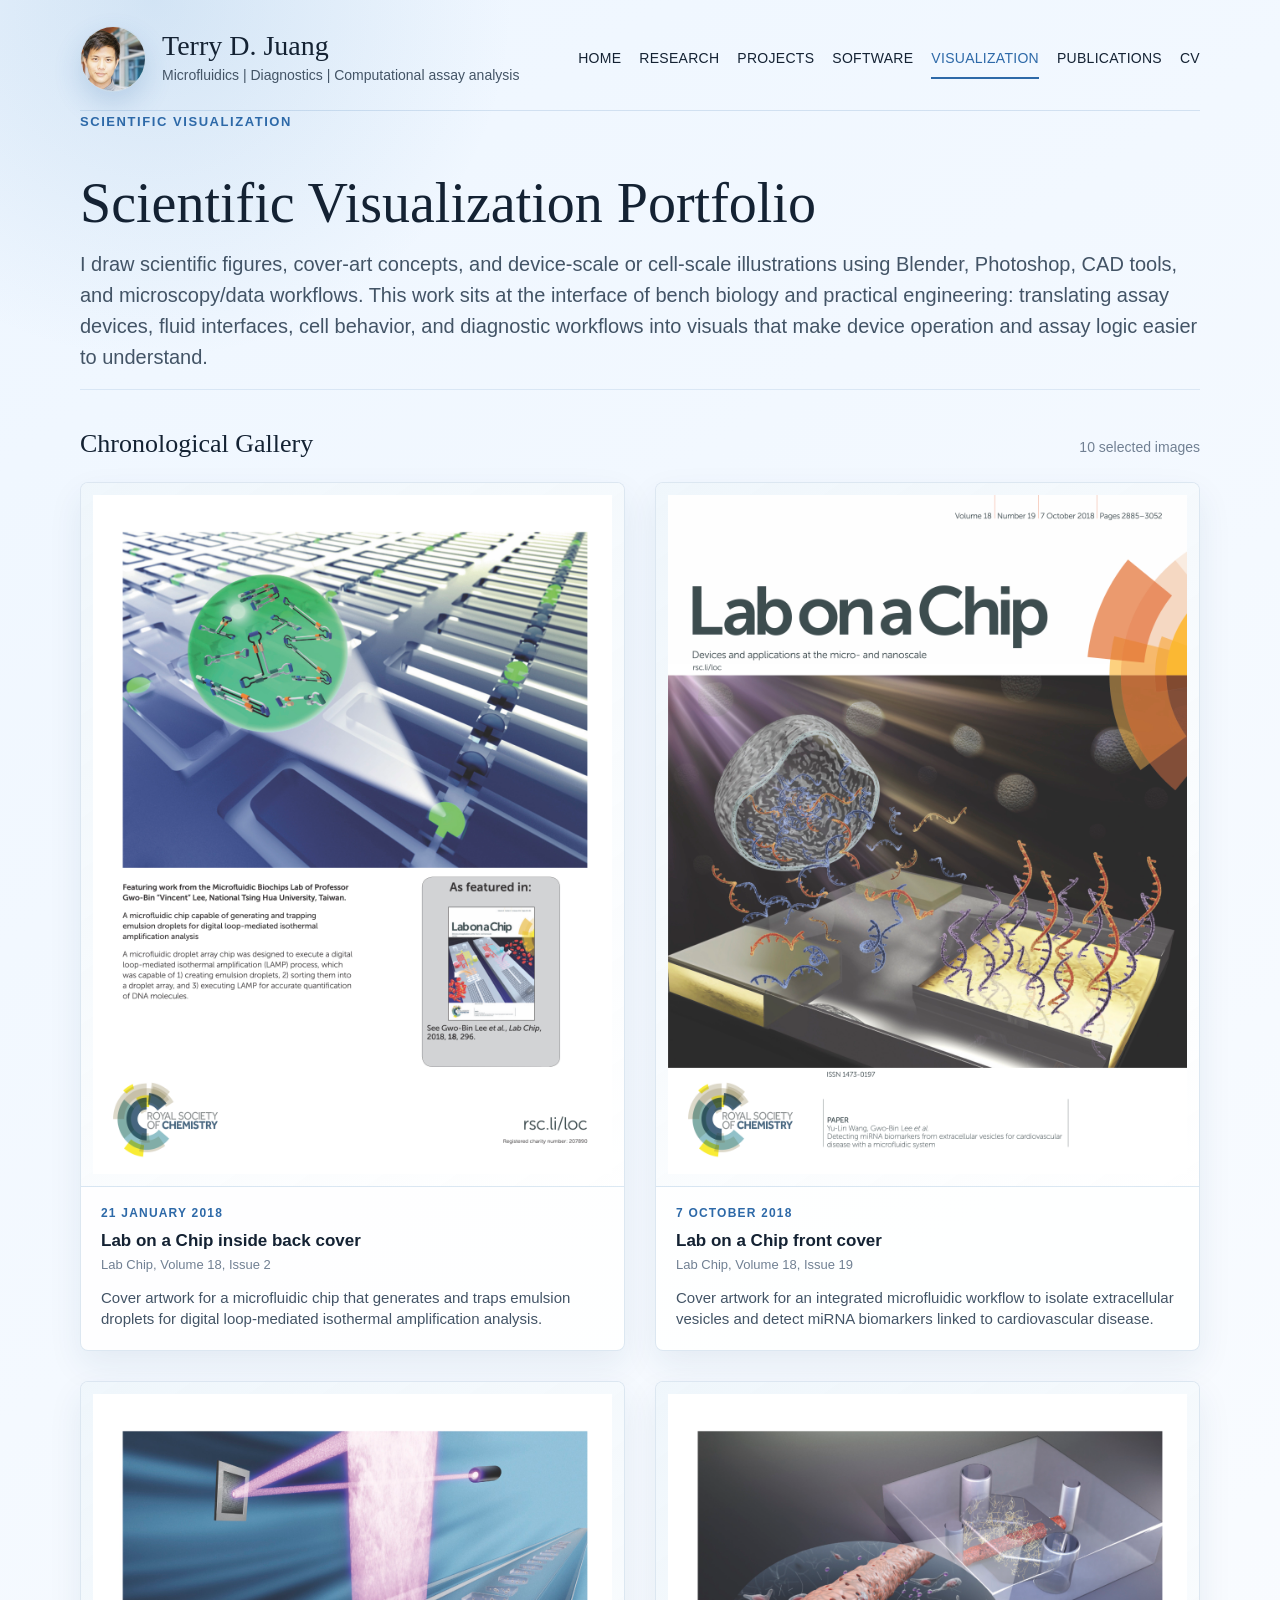
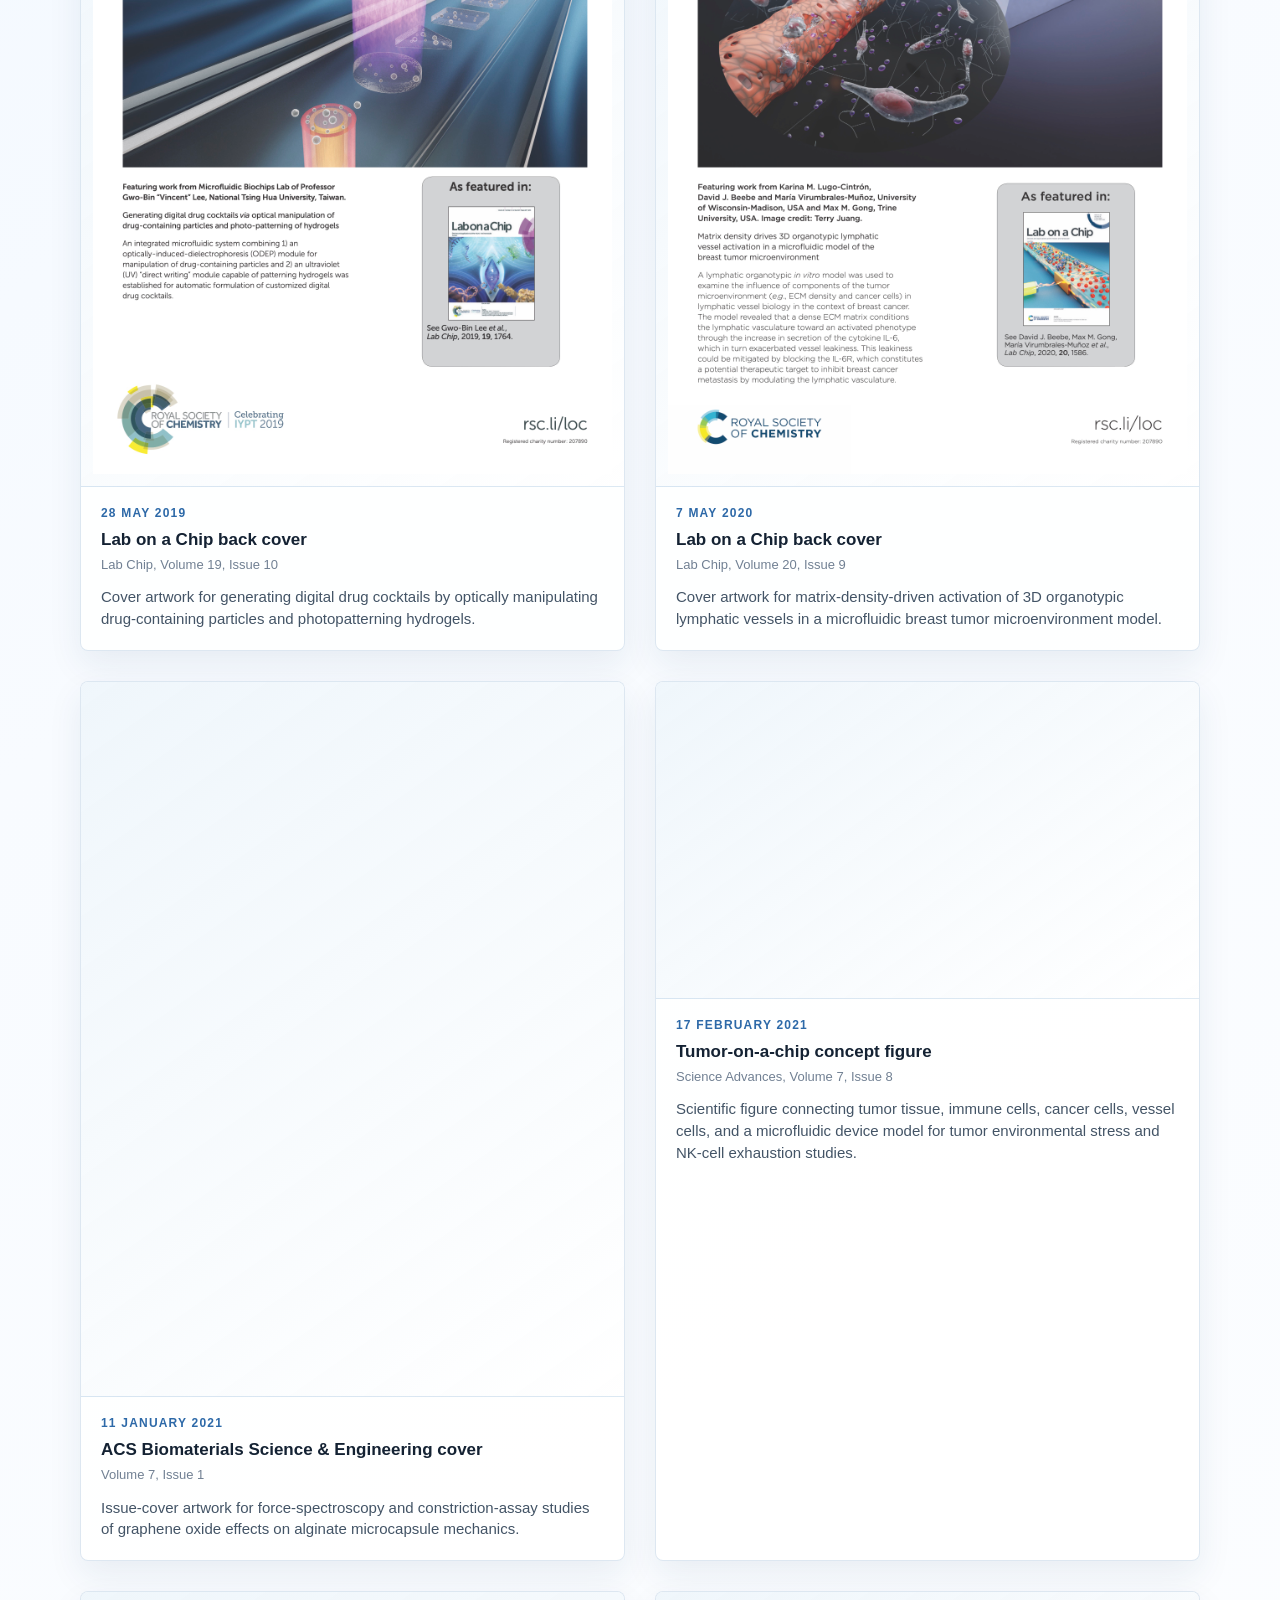
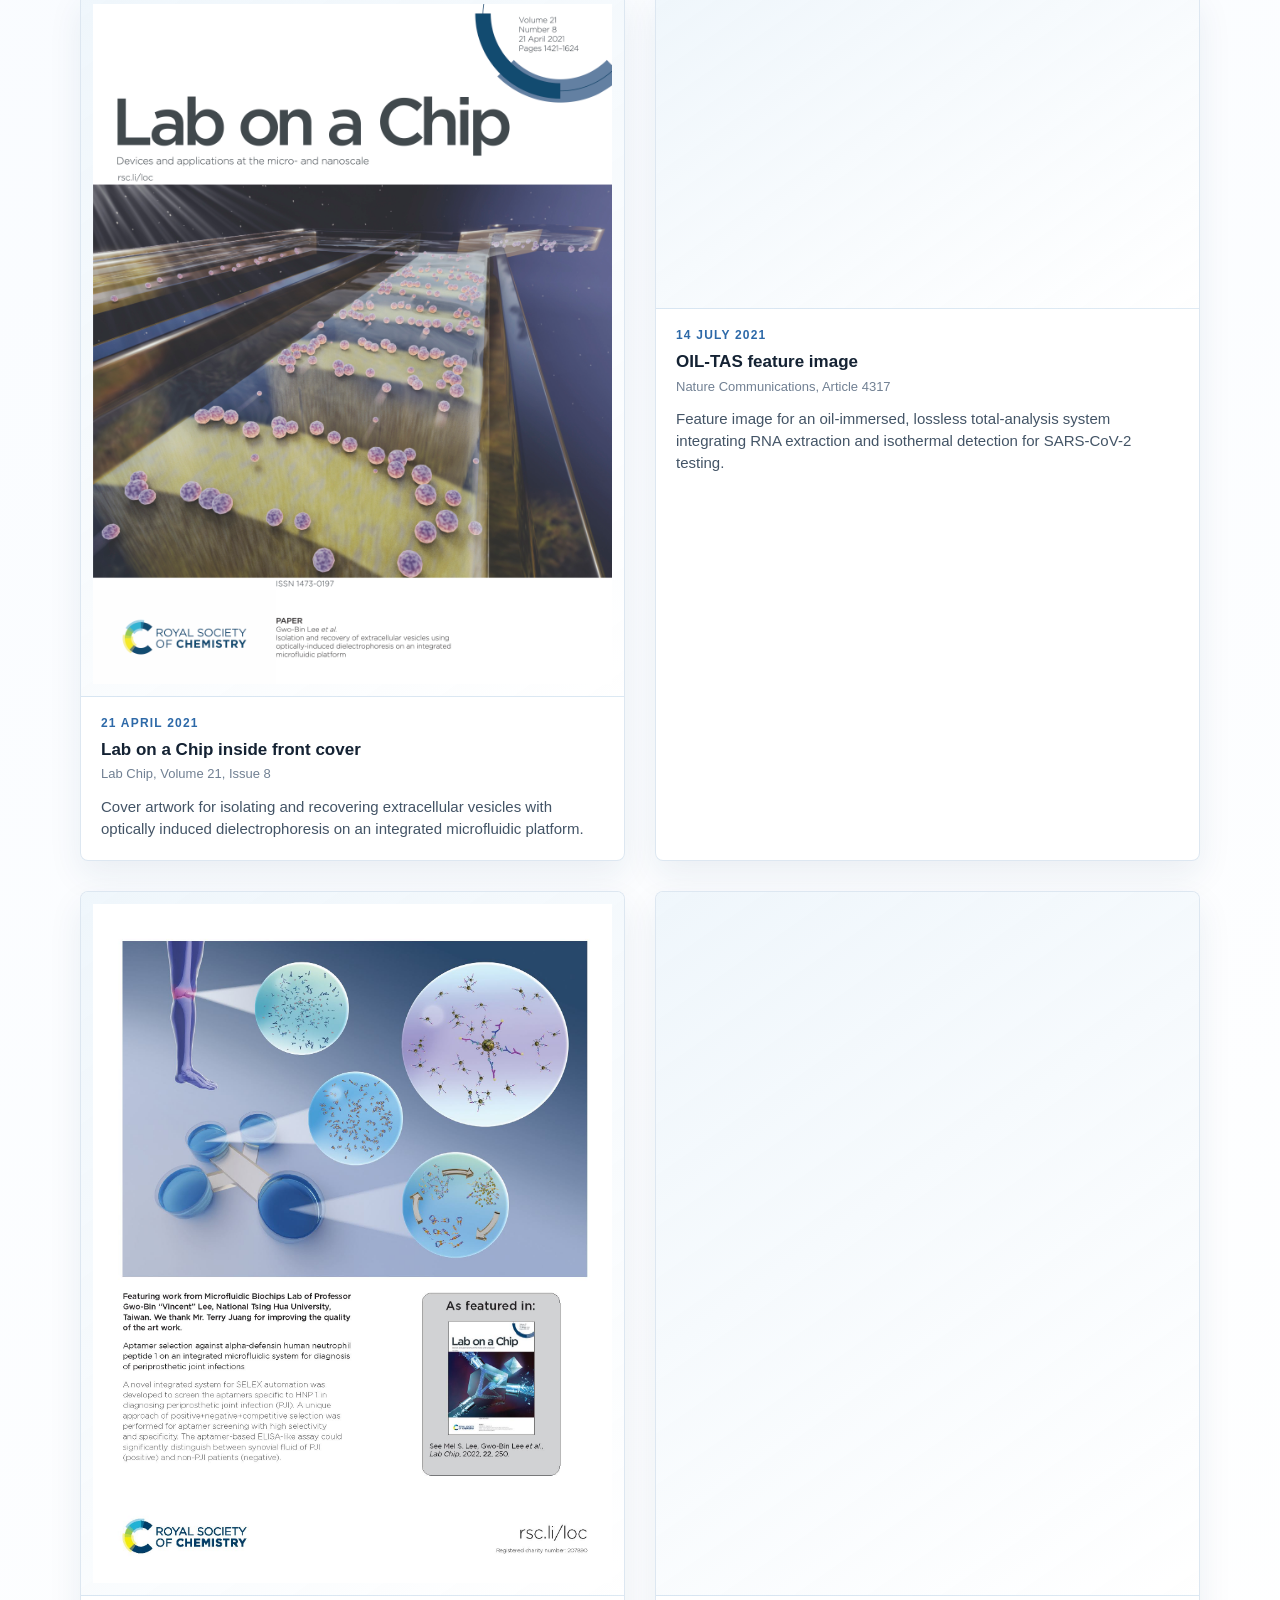
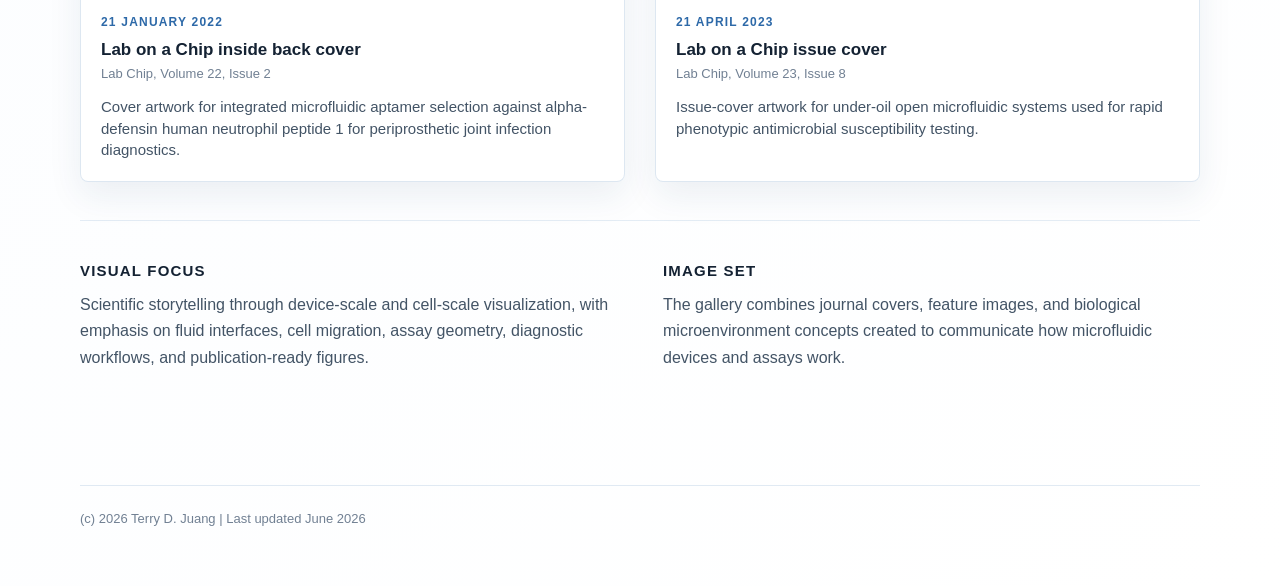
==== commit 05f59713: "Update publications and site headshot" ====
--- a/cover-art.html
+++ b/cover-art.html
@@ -11,7 +11,9 @@
     <div class="site">
       <header class="masthead">
         <div class="brand">
-          <div class="portrait" aria-label="Terry D. Juang initials">TJ</div>
+          <div class="portrait">
+            <img src="assets/terry-juang-headshot.jpg" alt="Terry D. Juang headshot" width="66" height="66">
+          </div>
           <div class="identity">
             <h1>Terry D. Juang</h1>
             <p>Microfluidics | Diagnostics | Computational assay analysis</p>
--- a/assets/styles.css
+++ b/assets/styles.css
@@ -69,19 +69,18 @@
   flex: 0 0 auto;
   width: 66px;
   height: 66px;
-  display: grid;
-  place-items: center;
+  overflow: hidden;
   border: 1px solid rgba(45, 105, 168, .18);
   border-radius: 50%;
-  color: #fff;
-  background:
-    linear-gradient(135deg, rgba(23, 111, 134, .98), rgba(45, 105, 168, .96)),
-    var(--blue);
-  font-family: Georgia, "Times New Roman", serif;
-  font-size: 22px;
-  font-weight: 700;
-  letter-spacing: 0;
+  background: var(--mist);
   box-shadow: 0 12px 28px rgba(45, 105, 168, .20);
+}
+
+.portrait img {
+  display: block;
+  width: 100%;
+  height: 100%;
+  object-fit: cover;
 }
 
 .identity h1 {
@@ -331,6 +330,15 @@
   border-bottom: 1px solid var(--line);
 }
 
+.publication-list p {
+  margin: 10px 0 0;
+}
+
+.publication-links {
+  color: var(--muted);
+  font-size: 14px;
+}
+
 .tag-row {
   display: flex;
   flex-wrap: wrap;
@@ -515,7 +523,6 @@
   .portrait {
     width: 58px;
     height: 58px;
-    font-size: 19px;
   }
 
   .identity h1 {
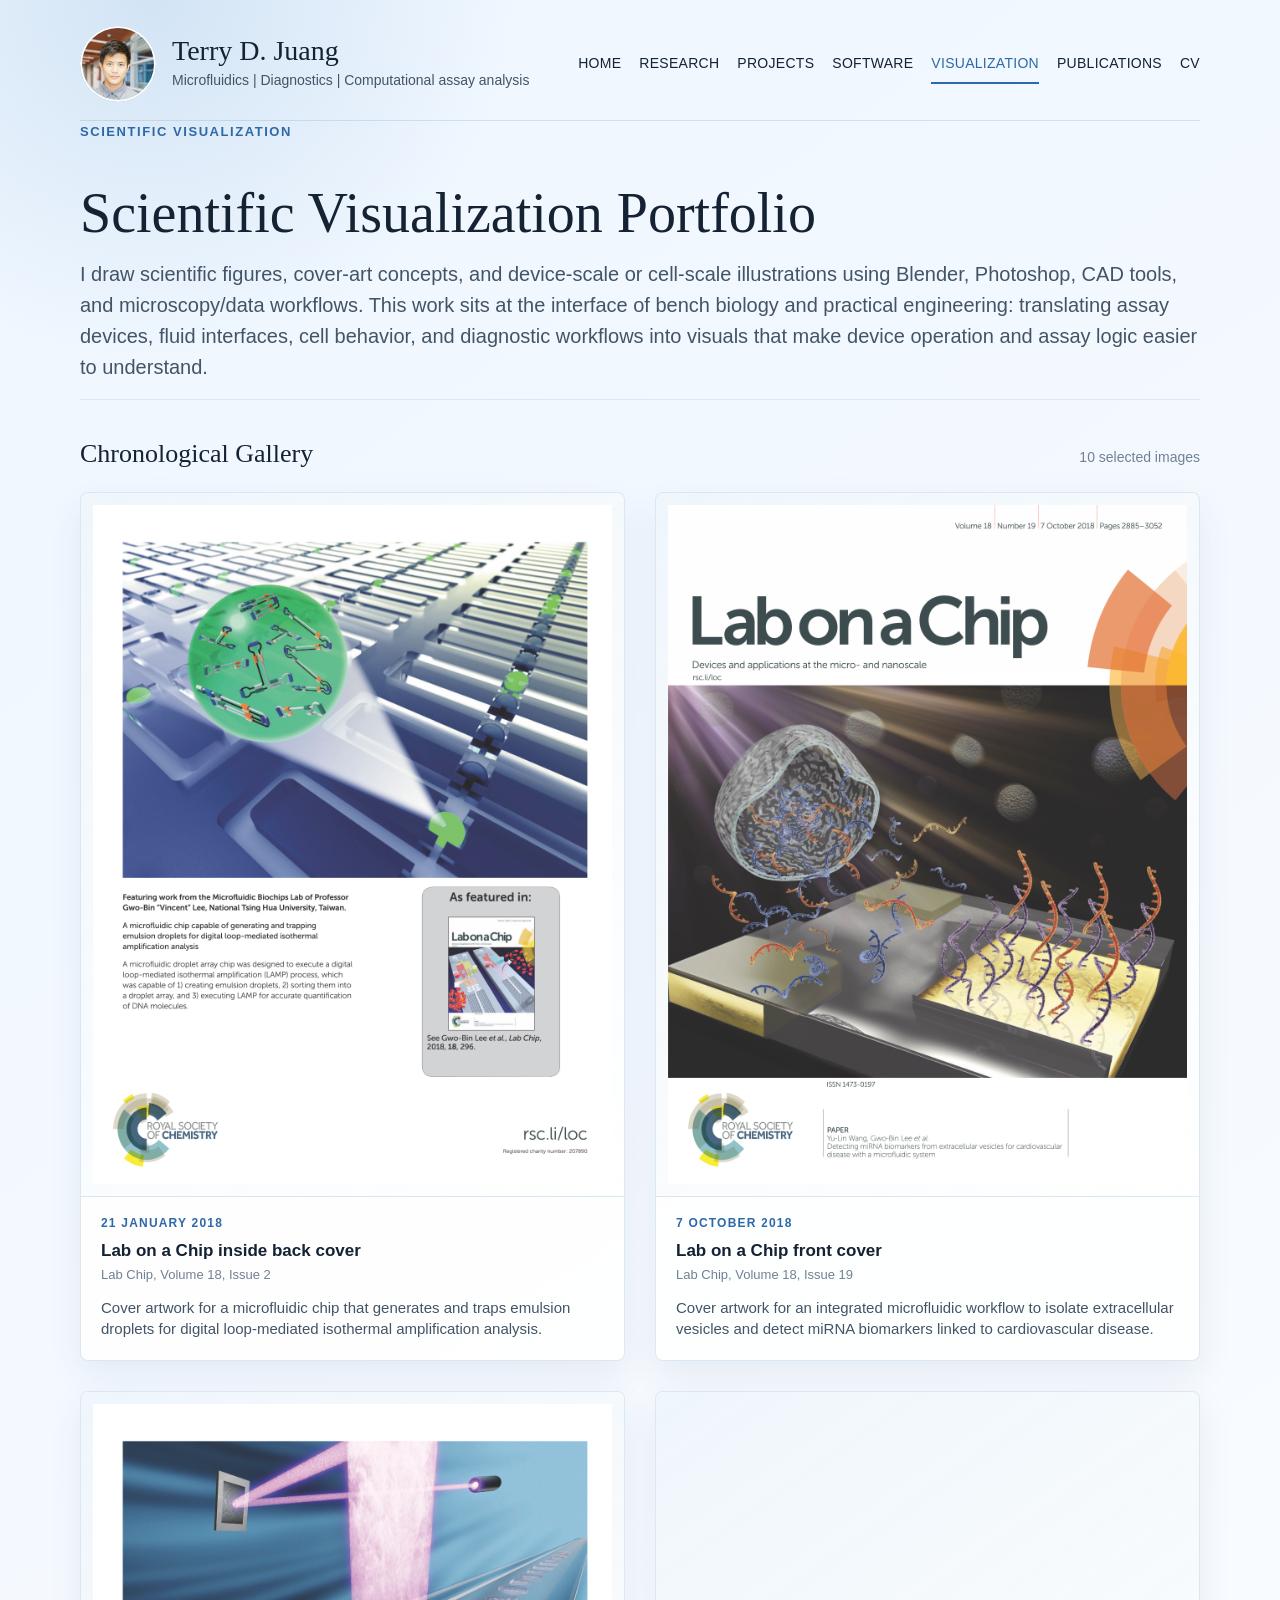
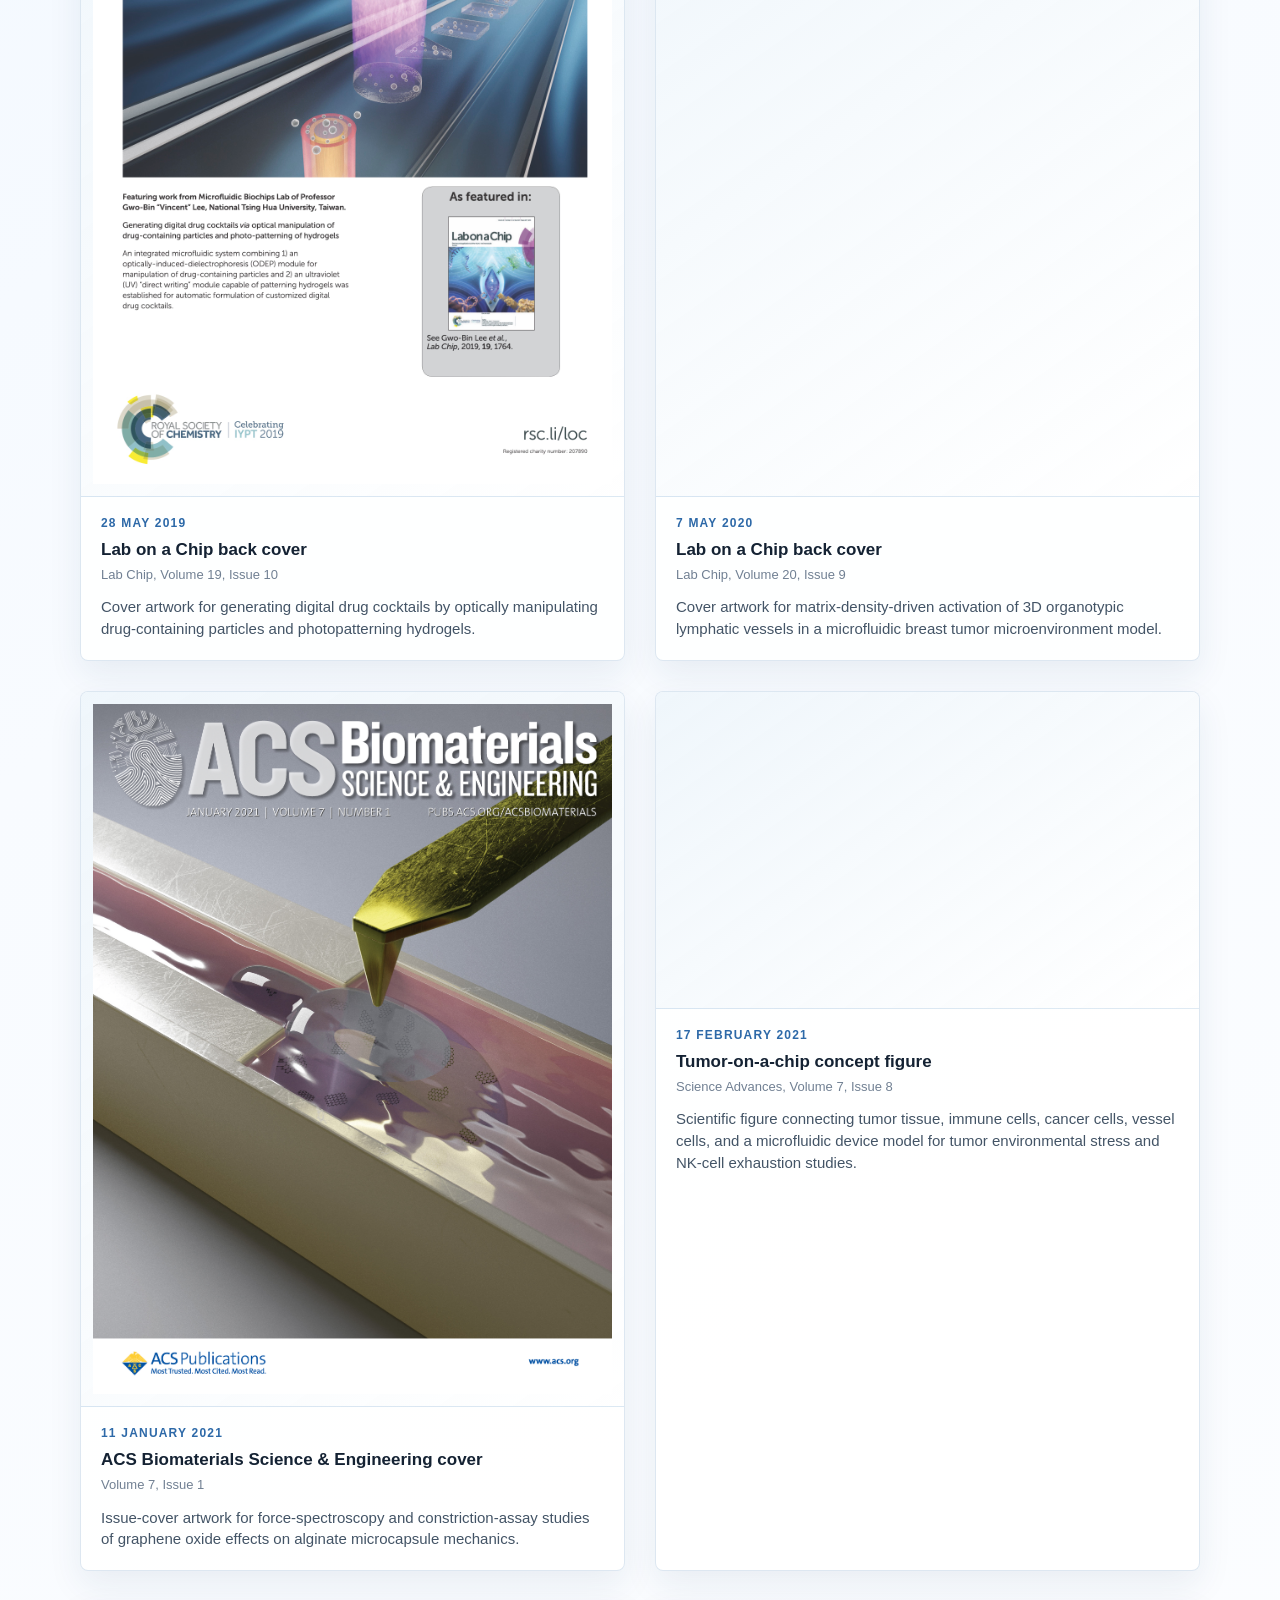
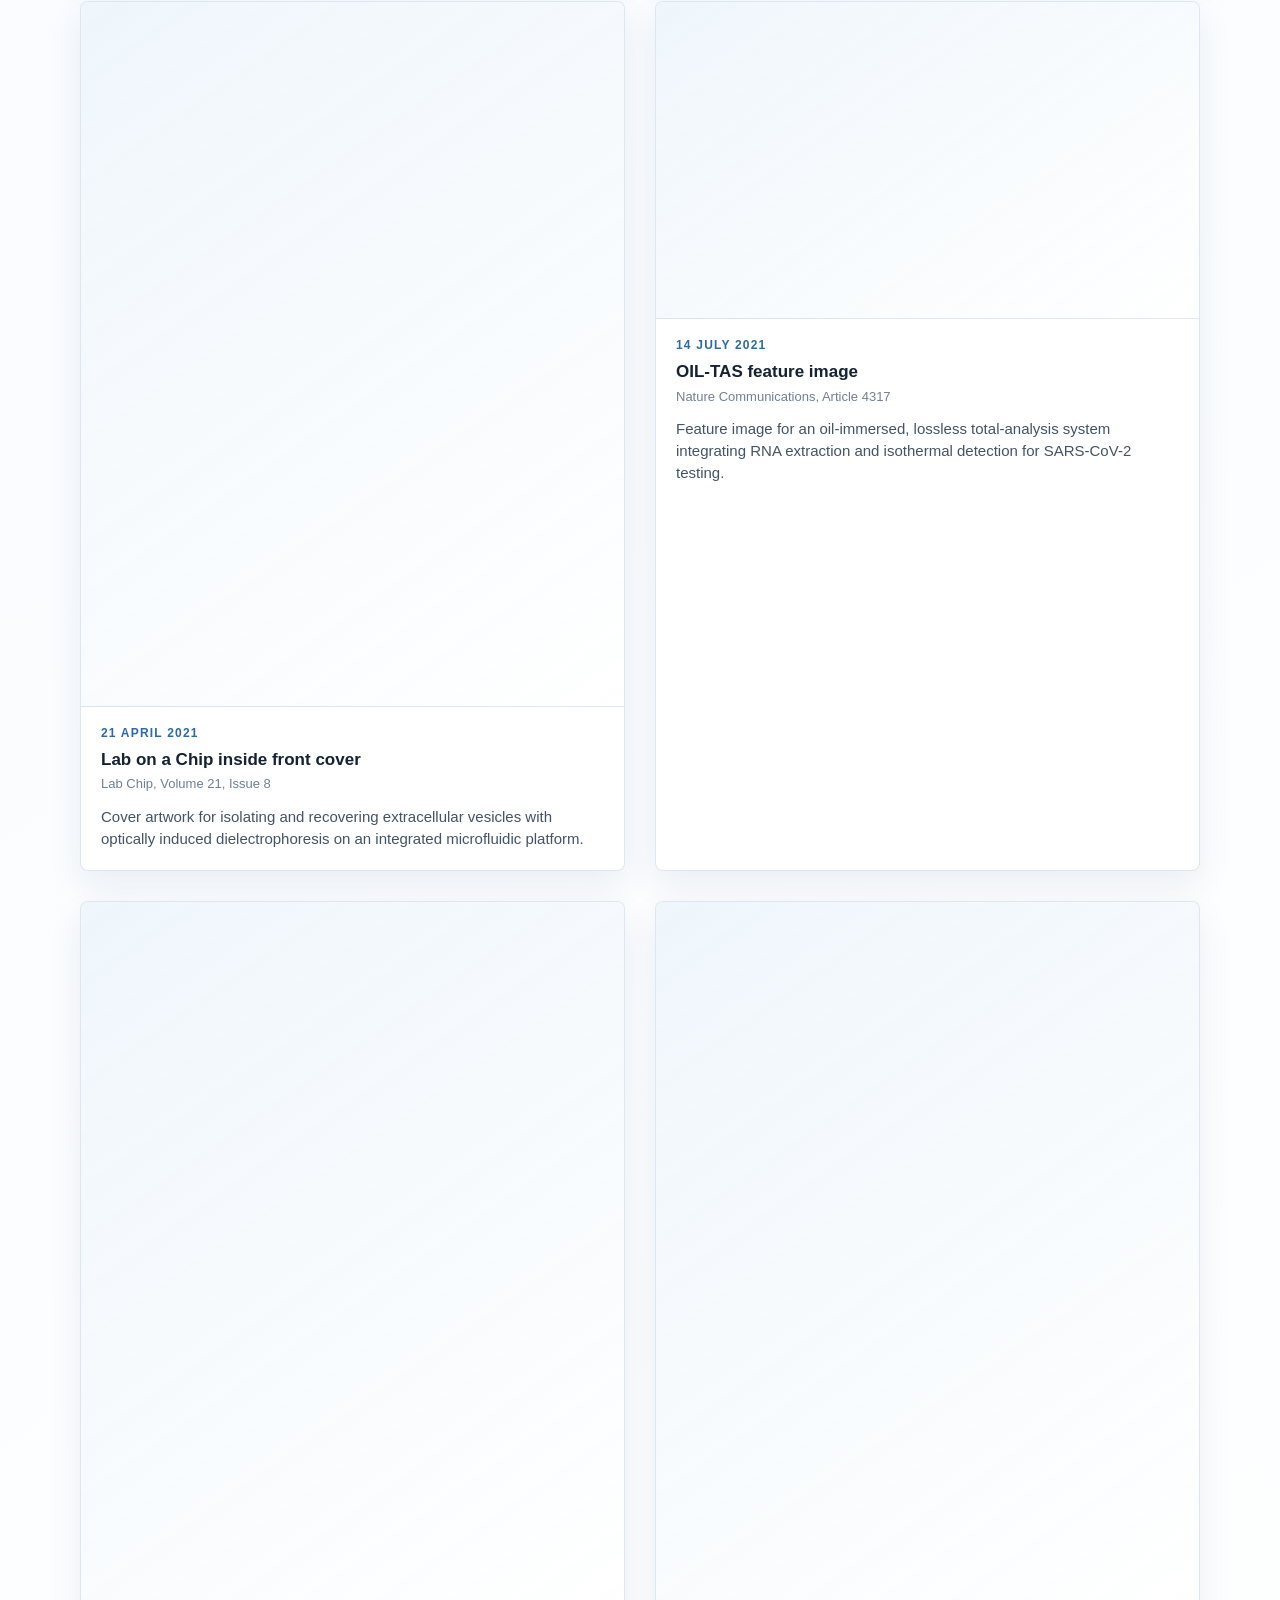
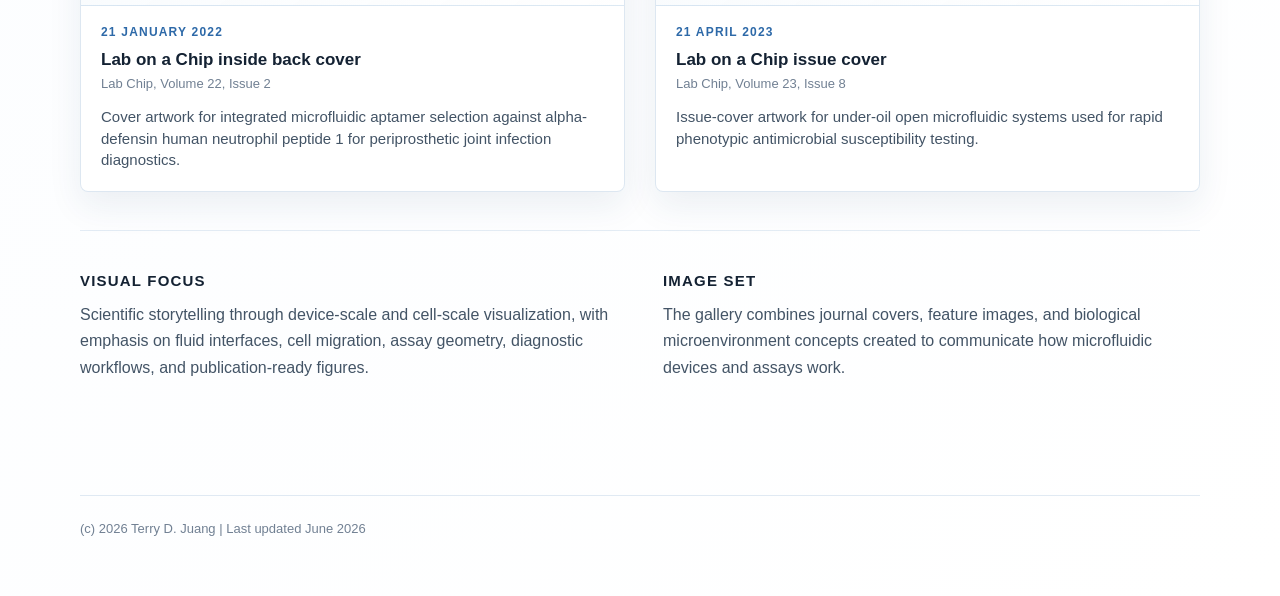
==== commit 025826ae: "Polish homepage branding and expertise" ====
--- a/cover-art.html
+++ b/cover-art.html
@@ -12,7 +12,7 @@
       <header class="masthead">
         <div class="brand">
           <div class="portrait">
-            <img src="assets/terry-juang-headshot.jpg" alt="Terry D. Juang headshot" width="66" height="66">
+            <img src="assets/terry-juang-headshot.jpg" alt="Terry D. Juang headshot" width="76" height="76">
           </div>
           <div class="identity">
             <h1>Terry D. Juang</h1>
--- a/assets/styles.css
+++ b/assets/styles.css
@@ -67,13 +67,15 @@
 
 .portrait {
   flex: 0 0 auto;
-  width: 66px;
-  height: 66px;
+  width: 76px;
+  height: 76px;
   overflow: hidden;
-  border: 1px solid rgba(45, 105, 168, .18);
-  border-radius: 50%;
+  border: 2px solid rgba(255, 255, 255, .94);
+  border-radius: 999px;
+  outline: 1px solid rgba(45, 105, 168, .20);
   background: var(--mist);
   box-shadow: 0 12px 28px rgba(45, 105, 168, .20);
+  clip-path: circle(50% at 50% 50%);
 }
 
 .portrait img {
@@ -218,6 +220,29 @@
   color: var(--soft-ink);
 }
 
+.profile-heading {
+  display: flex;
+  align-items: center;
+  justify-content: flex-start;
+  gap: 10px;
+  margin-bottom: 8px;
+}
+
+.profile-heading h4 {
+  margin: 0;
+}
+
+.personal-logo {
+  display: block;
+  width: 30px;
+  height: auto;
+}
+
+.profile-logo {
+  flex: 0 0 auto;
+  opacity: .78;
+}
+
 .metric-row {
   display: flex;
   flex-wrap: wrap;
@@ -484,12 +509,8 @@
 }
 
 @media (max-width: 820px) {
-  .masthead {
-    display: block;
-  }
-
   .brand {
-    margin-bottom: 18px;
+    min-width: 0;
   }
 
   .nav {
@@ -517,16 +538,26 @@
   }
 
   .brand {
-    align-items: flex-start;
+    align-items: center;
+    gap: 12px;
   }
 
   .portrait {
-    width: 58px;
-    height: 58px;
+    width: 64px;
+    height: 64px;
   }
 
   .identity h1 {
     font-size: 25px;
+  }
+
+  .identity p {
+    font-size: 13px;
+    line-height: 1.35;
+  }
+
+  .profile-logo {
+    width: 28px;
   }
 
   .nav {
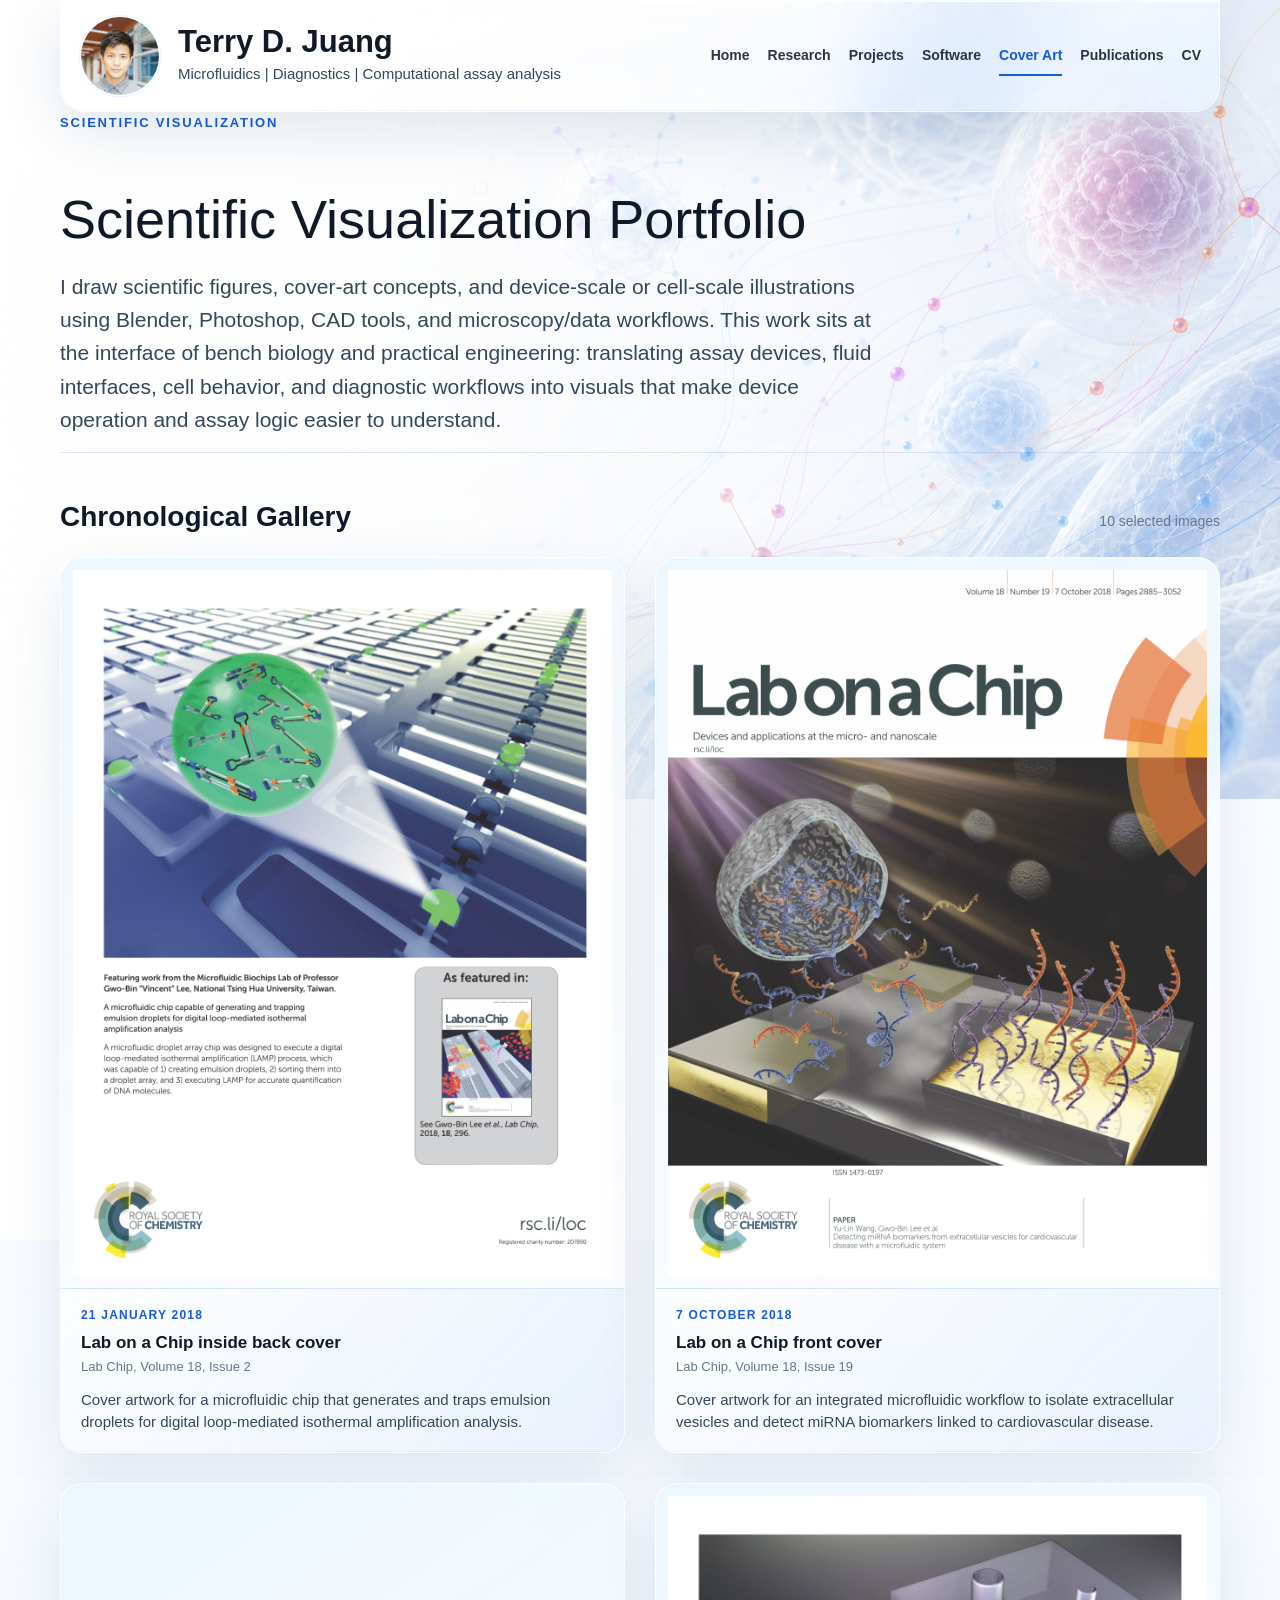
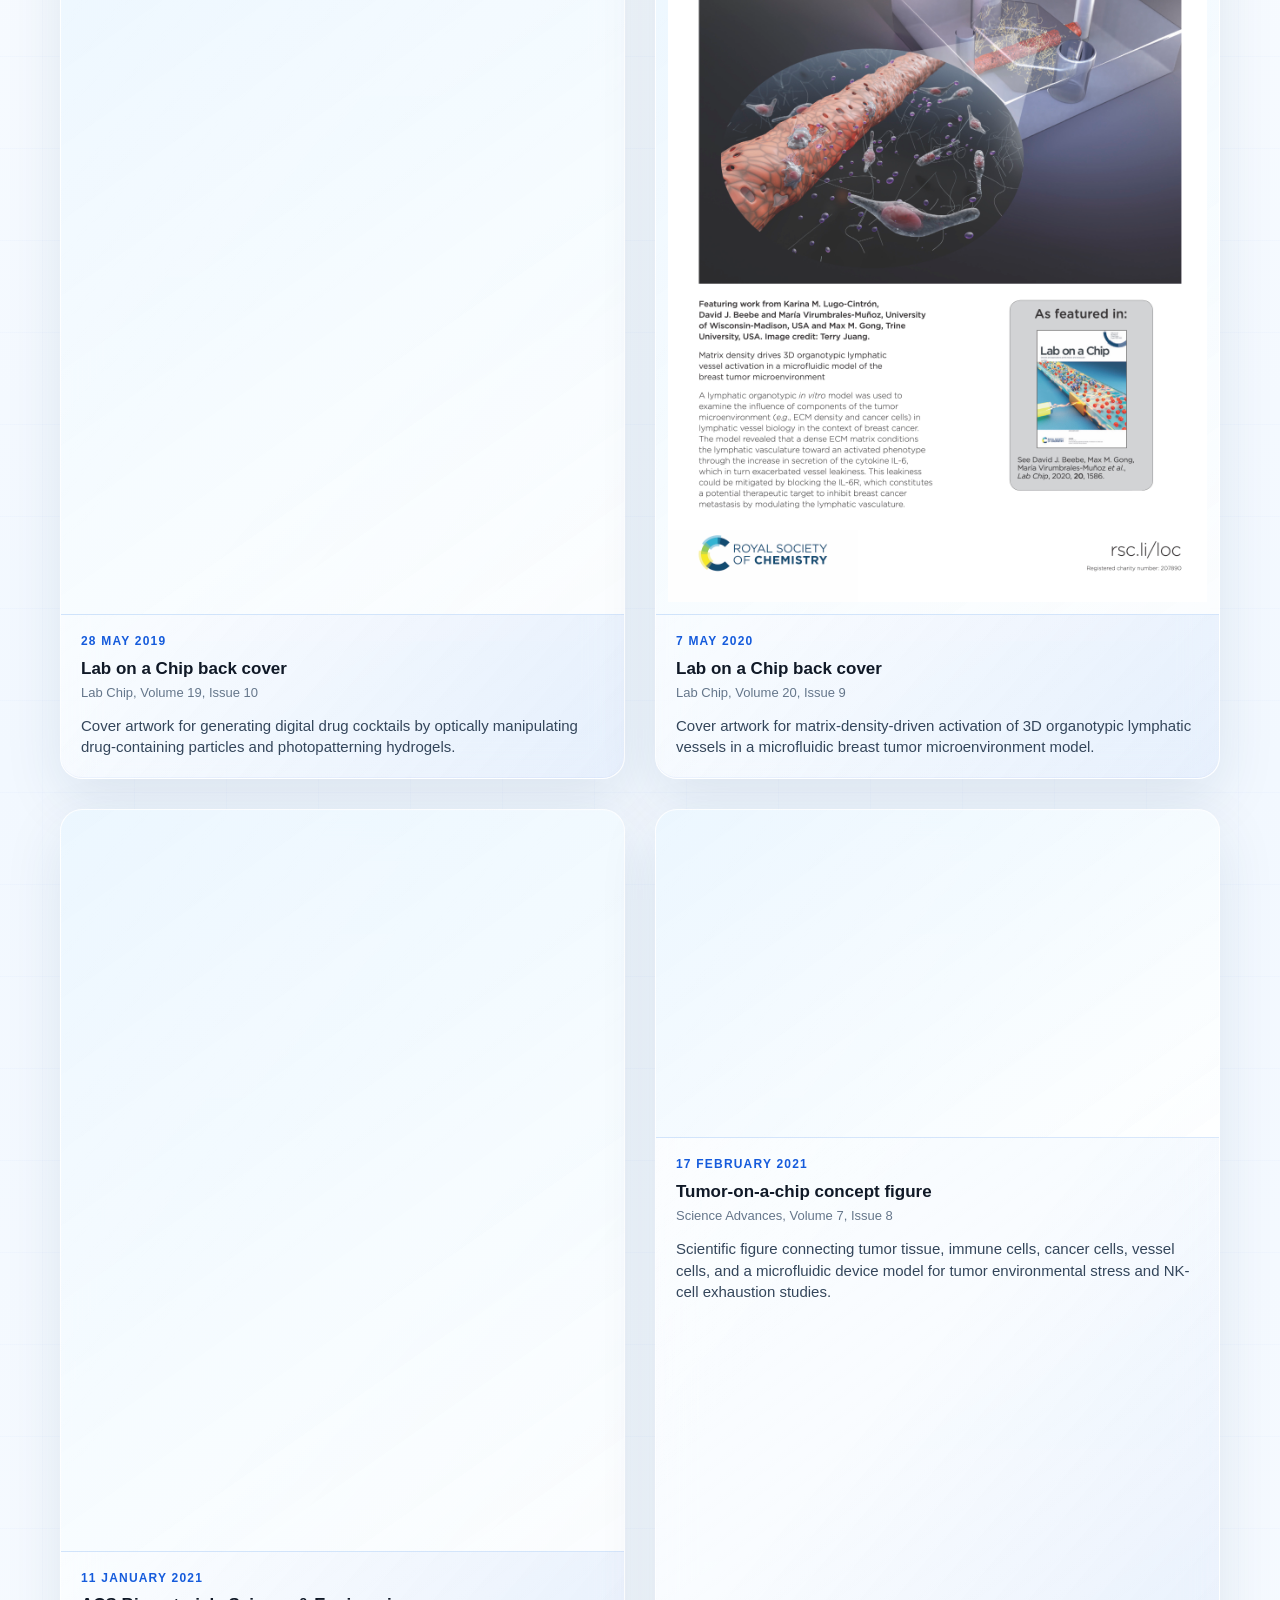
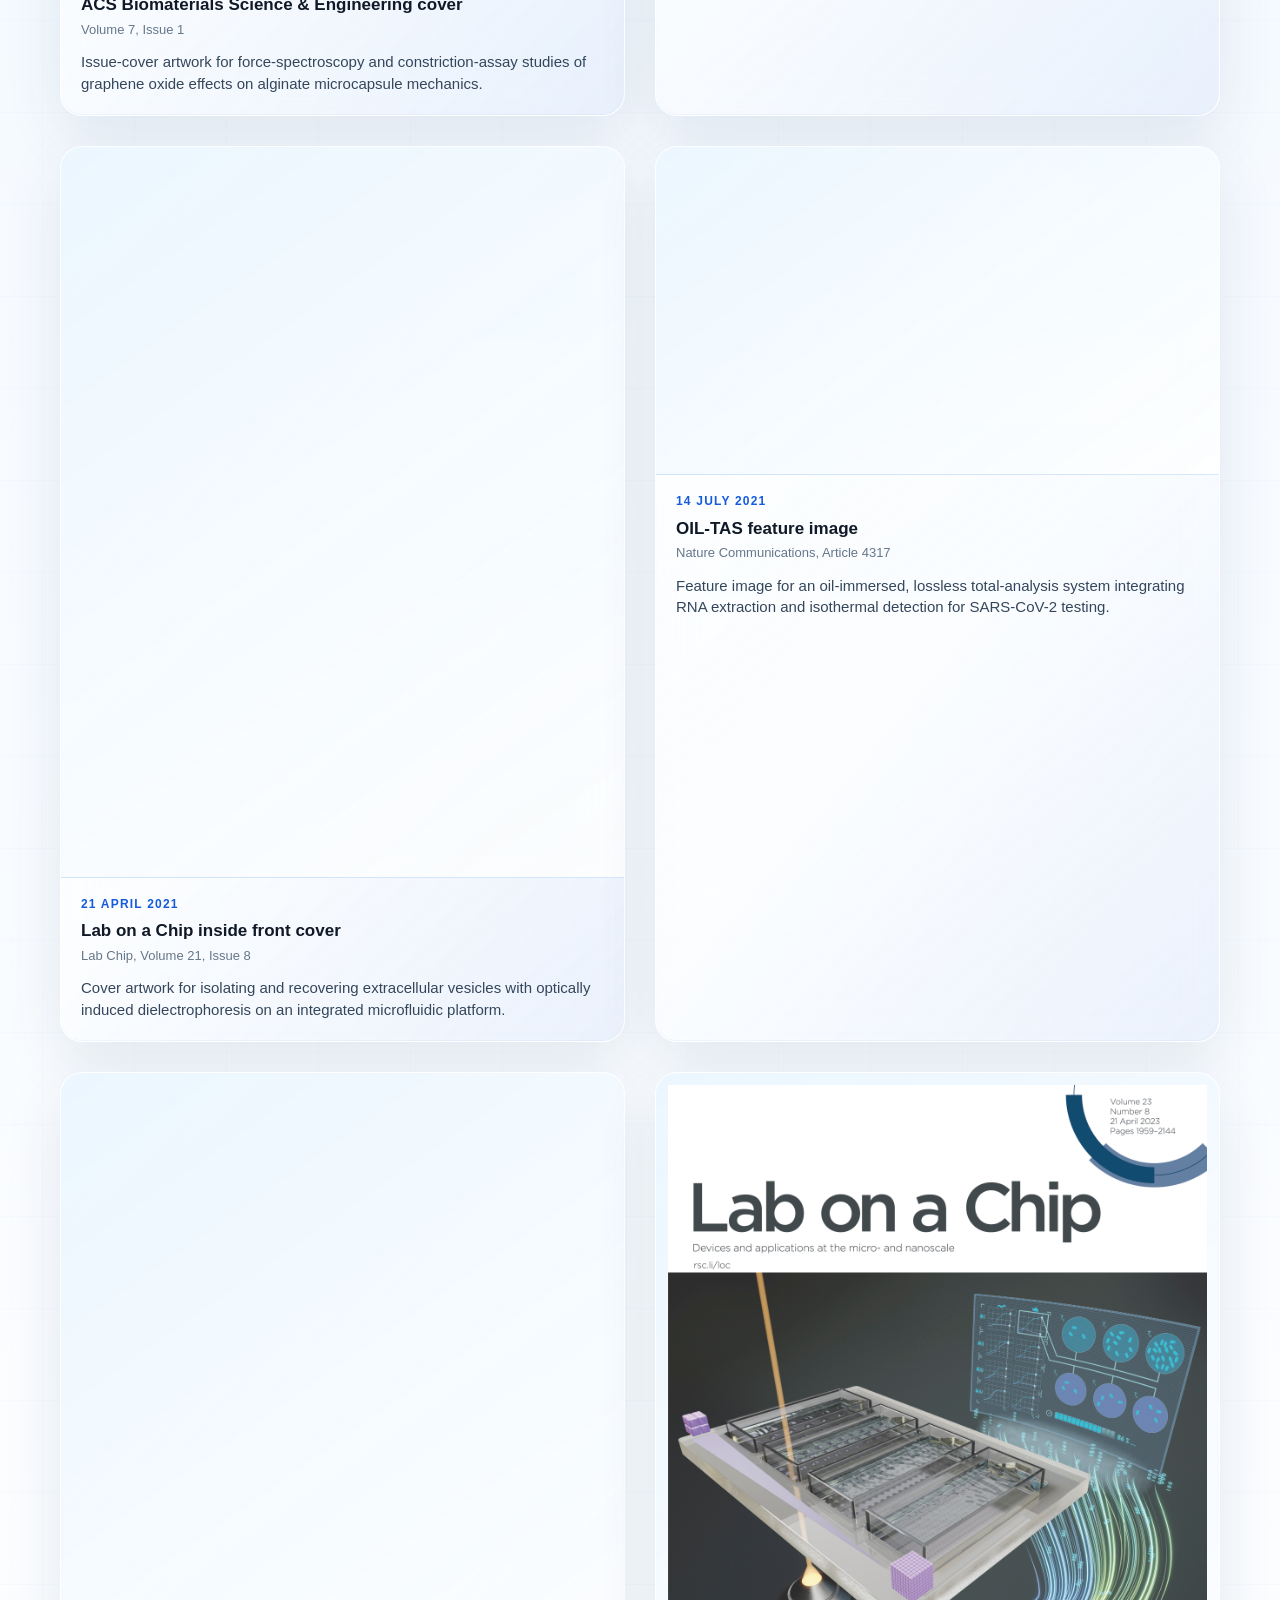
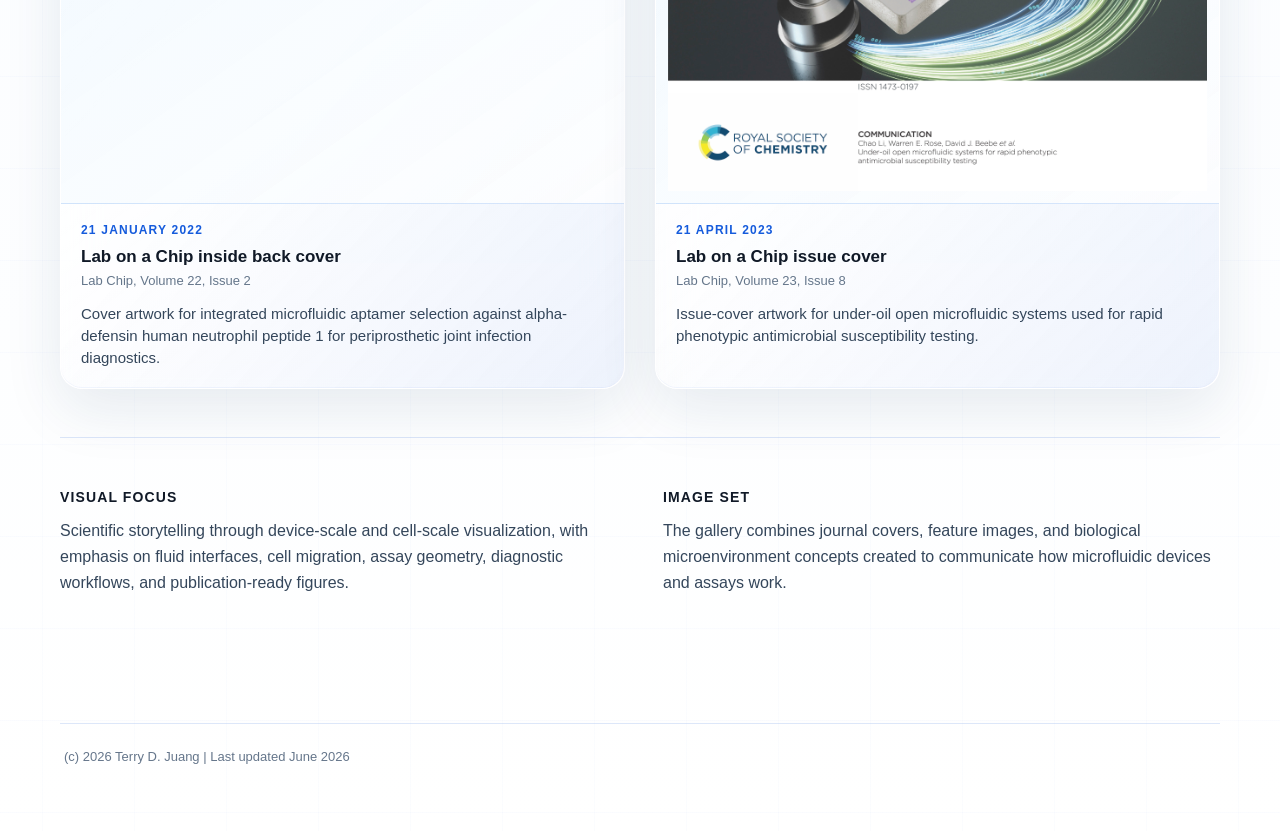
==== commit 79f08e38: "Refine homepage header and profile stats" ====
--- a/cover-art.html
+++ b/cover-art.html
@@ -24,7 +24,7 @@
           <a href="research.html">Research</a>
           <a href="projects.html">Projects</a>
           <a href="software.html">Software</a>
-          <a href="cover-art.html" aria-current="page">Visualization</a>
+          <a href="cover-art.html" aria-current="page">Cover Art</a>
           <a href="publications.html">Publications</a>
           <a href="cv.html">CV</a>
         </nav>
--- a/assets/styles.css
+++ b/assets/styles.css
@@ -1,19 +1,25 @@
 :root {
-  --ink: #142233;
-  --soft-ink: #435466;
-  --muted: #718093;
-  --line: #d9e4ef;
-  --paper: #f8fbff;
-  --panel: #ffffff;
-  --mist: #edf5fb;
-  --clay: #3f78b5;
-  --teal: #176f86;
-  --blue: #2d69a8;
-  --deep-blue: #193d63;
-  --max: 1120px;
-  --content: 820px;
-  --radius: 8px;
-  --shadow: 0 18px 48px rgba(25, 61, 99, .10);
+  --ink: #101927;
+  --soft-ink: #34465b;
+  --muted: #65768b;
+  --line: rgba(29, 96, 216, .15);
+  --strong-line: rgba(29, 96, 216, .24);
+  --glass-line: rgba(255, 255, 255, .72);
+  --glass-edge: rgba(21, 91, 220, .18);
+  --paper: #f6fbff;
+  --panel: rgba(255, 255, 255, .68);
+  --glass: rgba(255, 255, 255, .58);
+  --mist: #eaf5ff;
+  --blue: #155bdc;
+  --deep-blue: #123866;
+  --cyan: #0b8ea0;
+  --magenta: #b8328f;
+  --orange: #ef7b22;
+  --max: 1160px;
+  --content: 840px;
+  --radius: 22px;
+  --shadow: 0 28px 80px rgba(18, 56, 102, .14);
+  --inner-glass: inset 0 1px 0 rgba(255, 255, 255, .84), inset 0 -1px 0 rgba(21, 91, 220, .05);
 }
 
 * {
@@ -25,16 +31,32 @@
 }
 
 body {
+  min-height: 100vh;
   margin: 0;
   color: var(--ink);
   font: 16px/1.65 Arial, Helvetica, sans-serif;
-  background:
-    radial-gradient(circle at 12% 0%, rgba(83, 145, 198, .18) 0, rgba(83, 145, 198, 0) 360px),
-    linear-gradient(145deg, #eef6ff 0, var(--paper) 38%, #ffffff 100%);
+  background-color: var(--paper);
+  background-image:
+    linear-gradient(90deg, rgba(255, 255, 255, .96) 0%, rgba(255, 255, 255, .78) 38%, rgba(255, 255, 255, .30) 74%, rgba(255, 255, 255, .12) 100%),
+    linear-gradient(180deg, rgba(255, 255, 255, .28) 0, rgba(246, 251, 255, .10) 58%, #f7fbff 1180px),
+    url("biomedical-hero-background.png"),
+    linear-gradient(rgba(21, 91, 220, .018) 1px, transparent 1px),
+    linear-gradient(90deg, rgba(21, 91, 220, .016) 1px, transparent 1px),
+    linear-gradient(180deg, #ffffff 0, #f2f8ff 42%, #ffffff 100%);
+  background-position:
+    center top,
+    center top,
+    right top,
+    center top,
+    center top,
+    center top,
+    center;
+  background-repeat: no-repeat, no-repeat, no-repeat, repeat, repeat, no-repeat;
+  background-size: 100% 1240px, 100% 1240px, max(1420px, 100vw) auto, 92px 92px, 92px 92px, auto;
 }
 
 a {
-  color: var(--teal);
+  color: var(--cyan);
   text-decoration: none;
 }
 
@@ -42,39 +64,65 @@
 a:focus {
   color: var(--blue);
   text-decoration: underline;
+  text-underline-offset: 3px;
 }
 
 .site {
   width: min(var(--max), calc(100% - 44px));
-  margin: 0 auto 56px;
+  margin: 0 auto 64px;
 }
 
 .masthead {
+  position: sticky;
+  top: 0;
+  z-index: 10;
   display: flex;
   align-items: center;
   justify-content: space-between;
-  gap: 24px;
-  padding: 26px 0 18px;
-  border-bottom: 1px solid rgba(45, 105, 168, .16);
+  gap: 26px;
+  overflow: hidden;
+  padding: 14px 18px;
+  border: 1px solid var(--glass-line);
+  border-radius: 0 0 26px 26px;
+  background:
+    linear-gradient(135deg, rgba(255, 255, 255, .82), rgba(255, 255, 255, .50) 58%, rgba(234, 246, 255, .48));
+  box-shadow:
+    var(--inner-glass),
+    0 18px 60px rgba(18, 56, 102, .12);
+  backdrop-filter: blur(26px) saturate(158%);
+}
+
+.masthead::before {
+  content: "";
+  position: absolute;
+  inset: 0;
+  border-radius: inherit;
+  background:
+    linear-gradient(115deg, rgba(255, 255, 255, .76), rgba(255, 255, 255, 0) 38%),
+    linear-gradient(180deg, rgba(255, 255, 255, .46), rgba(255, 255, 255, 0) 62%);
+  opacity: .54;
+  pointer-events: none;
 }
 
 .brand {
+  position: relative;
+  z-index: 1;
   display: flex;
   align-items: center;
-  gap: 16px;
-  min-width: 260px;
+  gap: 17px;
+  min-width: 280px;
 }
 
 .portrait {
   flex: 0 0 auto;
-  width: 76px;
-  height: 76px;
+  width: 82px;
+  height: 82px;
   overflow: hidden;
-  border: 2px solid rgba(255, 255, 255, .94);
+  border: 2px solid rgba(255, 255, 255, .96);
   border-radius: 999px;
-  outline: 1px solid rgba(45, 105, 168, .20);
+  outline: 1px solid rgba(21, 91, 220, .22);
   background: var(--mist);
-  box-shadow: 0 12px 28px rgba(45, 105, 168, .20);
+  box-shadow: 0 14px 34px rgba(21, 91, 220, .18);
   clip-path: circle(50% at 50% 50%);
 }
 
@@ -87,35 +135,44 @@
 
 .identity h1 {
   margin: 0;
-  font-family: Georgia, "Times New Roman", serif;
-  font-size: 28px;
+  font-size: 31px;
   line-height: 1.08;
-  font-weight: 400;
+  font-weight: 600;
+  letter-spacing: 0;
 }
 
 .identity p {
   margin: 3px 0 0;
   color: var(--soft-ink);
-  font-size: 14px;
+  font-size: 15px;
 }
 
 .nav {
+  position: relative;
+  z-index: 1;
   display: flex;
   flex-wrap: wrap;
   justify-content: flex-end;
-  gap: 8px 18px;
+  gap: 7px 18px;
   font-size: 14px;
-  letter-spacing: .02em;
-  text-transform: uppercase;
+  font-weight: 700;
+  letter-spacing: 0;
 }
 
 .nav a {
   color: var(--ink);
   padding: 8px 0;
+  opacity: .88;
+}
+
+.nav a:hover,
+.nav a:focus {
+  opacity: 1;
 }
 
 .nav a[aria-current="page"] {
   color: var(--blue);
+  opacity: 1;
   box-shadow: inset 0 -2px 0 var(--blue);
 }
 
@@ -129,47 +186,48 @@
 
 .hero {
   display: grid;
-  grid-template-columns: minmax(0, 1.4fr) minmax(280px, .8fr);
-  gap: 42px;
-  align-items: end;
-  padding: 68px 0 58px;
+  grid-template-columns: minmax(0, 1.35fr) minmax(300px, .85fr);
+  gap: 44px;
+  align-items: start;
+  min-height: 570px;
+  padding: 82px 0 72px;
 }
 
 .eyebrow {
-  margin: 0 0 14px;
+  margin: 0 0 18px;
   color: var(--blue);
   font-size: 13px;
-  font-weight: 700;
-  letter-spacing: .12em;
+  font-weight: 800;
+  letter-spacing: .14em;
   text-transform: uppercase;
 }
 
 h2,
 .hero-title {
-  margin: 0 0 18px;
-  font-family: Georgia, "Times New Roman", serif;
-  font-size: clamp(38px, 6vw, 72px);
-  line-height: .98;
-  font-weight: 400;
+  margin: 0 0 22px;
+  font-size: 62px;
+  line-height: 1.05;
+  font-weight: 500;
   letter-spacing: 0;
 }
 
 .page-title {
-  margin-top: 44px;
-  font-size: clamp(34px, 5vw, 56px);
+  margin-top: 58px;
+  font-size: 54px;
 }
 
 h3 {
-  margin: 34px 0 10px;
-  font-family: Georgia, "Times New Roman", serif;
-  font-size: 26px;
-  line-height: 1.2;
-  font-weight: 400;
+  margin: 36px 0 12px;
+  font-size: 28px;
+  line-height: 1.16;
+  font-weight: 600;
+  letter-spacing: 0;
 }
 
 h4 {
   margin: 0 0 8px;
-  font-size: 15px;
+  font-size: 14px;
+  font-weight: 800;
   letter-spacing: .08em;
   text-transform: uppercase;
 }
@@ -188,9 +246,10 @@
 }
 
 .lead {
+  max-width: 830px;
   color: var(--soft-ink);
-  font-size: 20px;
-  line-height: 1.55;
+  font-size: 21px;
+  line-height: 1.58;
 }
 
 .note {
@@ -198,22 +257,72 @@
 }
 
 .contact {
-  margin-top: 12px;
+  display: inline-flex;
+  flex-wrap: wrap;
+  gap: 7px;
+  margin-top: 14px;
   color: var(--soft-ink);
   font-size: 15px;
 }
 
 .callout {
-  background: rgba(255, 255, 255, .88);
-  border: 1px solid rgba(45, 105, 168, .14);
+  position: relative;
+  overflow: hidden;
+  padding: 24px;
+  border: 1px solid var(--glass-line);
   border-radius: var(--radius);
-  box-shadow: var(--shadow);
-  backdrop-filter: blur(8px);
+  background:
+    linear-gradient(135deg, rgba(255, 255, 255, .78), rgba(255, 255, 255, .44) 58%, rgba(232, 246, 255, .34));
+  box-shadow: var(--inner-glass), var(--shadow);
+  backdrop-filter: blur(22px) saturate(150%);
 }
 
 .profile-panel {
-  padding: 6px 0 6px 26px;
-  border-left: 2px solid rgba(45, 105, 168, .35);
+  position: relative;
+  overflow: hidden;
+  margin-top: 39px;
+  padding: 28px 30px;
+  border: 1px solid var(--glass-line);
+  border-radius: var(--radius);
+  background:
+    linear-gradient(135deg, rgba(255, 255, 255, .78), rgba(255, 255, 255, .43) 56%, rgba(232, 246, 255, .32));
+  box-shadow: var(--inner-glass), var(--shadow);
+  backdrop-filter: blur(24px) saturate(155%);
+}
+
+.profile-panel::before {
+  content: "";
+  position: absolute;
+  inset: 0 0 auto;
+  height: 3px;
+  background: linear-gradient(90deg, var(--blue), var(--magenta), var(--orange));
+}
+
+.profile-panel::after,
+.feature-list::before,
+.feature-band::after,
+.art-card::before,
+.capability-list section::before,
+.list-plain li::before,
+.callout::before {
+  content: "";
+  position: absolute;
+  inset: 0;
+  border-radius: inherit;
+  background:
+    linear-gradient(128deg, rgba(255, 255, 255, .68), rgba(255, 255, 255, 0) 42%),
+    linear-gradient(310deg, rgba(21, 91, 220, .07), rgba(255, 255, 255, 0) 46%);
+  pointer-events: none;
+}
+
+.profile-panel > *,
+.feature-list > *,
+.feature-band > *,
+.capability-list section > *,
+.list-plain li > *,
+.callout > * {
+  position: relative;
+  z-index: 1;
 }
 
 .profile-panel p {
@@ -221,11 +330,13 @@
 }
 
 .profile-heading {
+  position: relative;
+  z-index: 1;
   display: flex;
   align-items: center;
   justify-content: flex-start;
-  gap: 10px;
-  margin-bottom: 8px;
+  gap: 11px;
+  margin-bottom: 10px;
 }
 
 .profile-heading h4 {
@@ -234,45 +345,46 @@
 
 .personal-logo {
   display: block;
-  width: 30px;
+  width: 29px;
   height: auto;
 }
 
 .profile-logo {
   flex: 0 0 auto;
-  opacity: .78;
+  opacity: .80;
 }
 
 .metric-row {
-  display: flex;
-  flex-wrap: wrap;
-  gap: 22px;
-  margin-top: 24px;
+  position: relative;
+  z-index: 1;
+  display: grid;
+  grid-template-columns: repeat(2, minmax(0, 1fr));
+  gap: 22px 28px;
+  margin-top: 25px;
 }
 
 .stat {
-  min-width: 110px;
+  min-width: 0;
 }
 
 .stat strong {
   display: block;
   color: var(--blue);
-  font-family: Georgia, "Times New Roman", serif;
-  font-size: 29px;
+  font-size: 32px;
   line-height: 1;
-  font-weight: 400;
+  font-weight: 500;
 }
 
 .stat span {
   display: block;
-  margin-top: 7px;
+  margin-top: 8px;
   color: var(--muted);
   font-size: 13px;
 }
 
 .section {
-  padding: 38px 0;
-  border-top: 1px solid rgba(45, 105, 168, .12);
+  padding: 48px 0;
+  border-top: 1px solid var(--line);
 }
 
 .section-head {
@@ -280,7 +392,7 @@
   justify-content: space-between;
   gap: 24px;
   align-items: end;
-  margin-bottom: 22px;
+  margin-bottom: 24px;
 }
 
 .section-head h3 {
@@ -288,22 +400,38 @@
 }
 
 .feature-list {
-  border-top: 1px solid var(--line);
+  position: relative;
+  overflow: hidden;
+  border: 1px solid var(--glass-line);
+  border-radius: var(--radius);
+  background:
+    linear-gradient(145deg, rgba(255, 255, 255, .66), rgba(255, 255, 255, .38));
+  box-shadow: var(--inner-glass), 0 22px 62px rgba(18, 56, 102, .10);
+  backdrop-filter: blur(20px) saturate(150%);
 }
 
 .feature-list a {
+  position: relative;
+  z-index: 1;
   display: grid;
-  grid-template-columns: 240px minmax(0, 1fr);
-  gap: 28px;
-  padding: 22px 0;
-  border-bottom: 1px solid var(--line);
+  grid-template-columns: 245px minmax(0, 1fr);
+  gap: 30px;
+  padding: 26px 28px;
+  border-bottom: 1px solid rgba(21, 91, 220, .12);
   color: var(--ink);
+  transition: background-color .18s ease, transform .18s ease;
+}
+
+.feature-list a:last-child {
+  border-bottom: 0;
 }
 
 .feature-list a:hover,
 .feature-list a:focus {
   color: var(--ink);
+  background: rgba(255, 255, 255, .48);
   text-decoration: none;
+  transform: translateX(4px);
 }
 
 .feature-list h4,
@@ -311,6 +439,10 @@
   margin-bottom: 0;
 }
 
+.feature-list h4 {
+  color: var(--deep-blue);
+}
+
 .feature-list a:hover h4,
 .feature-list a:focus h4 {
   color: var(--blue);
@@ -319,13 +451,19 @@
 .capability-list {
   display: grid;
   grid-template-columns: repeat(2, minmax(0, 1fr));
-  gap: 0 34px;
-  border-top: 1px solid var(--line);
+  gap: 18px;
 }
 
 .capability-list section {
-  padding: 22px 0;
-  border-bottom: 1px solid var(--line);
+  position: relative;
+  overflow: hidden;
+  padding: 24px;
+  border: 1px solid var(--glass-line);
+  border-radius: var(--radius);
+  background:
+    linear-gradient(145deg, rgba(255, 255, 255, .66), rgba(255, 255, 255, .38));
+  box-shadow: var(--inner-glass), 0 18px 50px rgba(18, 56, 102, .08);
+  backdrop-filter: blur(18px) saturate(145%);
 }
 
 .capability-list p,
@@ -351,8 +489,15 @@
 }
 
 .list-plain li {
-  padding: 18px 0;
-  border-bottom: 1px solid var(--line);
+  position: relative;
+  overflow: hidden;
+  margin: 0 0 12px;
+  padding: 18px 20px;
+  border: 1px solid var(--glass-line);
+  border-radius: 16px;
+  background: rgba(255, 255, 255, .50);
+  box-shadow: var(--inner-glass);
+  backdrop-filter: blur(16px) saturate(140%);
 }
 
 .publication-list p {
@@ -367,29 +512,56 @@
 .tag-row {
   display: flex;
   flex-wrap: wrap;
-  gap: 9px;
-  margin: 14px 0 20px;
+  gap: 10px;
+  margin: 16px 0 20px;
   padding: 0;
   list-style: none;
 }
 
 .tag-row li {
   margin: 0;
-  padding: 7px 11px;
-  border: 1px solid rgba(45, 105, 168, .16);
+  padding: 8px 13px;
+  border: 1px solid rgba(255, 255, 255, .68);
   border-radius: 999px;
-  color: #2d455d;
-  background: rgba(255, 255, 255, .82);
+  color: #253c56;
+  background: rgba(255, 255, 255, .52);
+  box-shadow: var(--inner-glass), 0 8px 22px rgba(18, 56, 102, .05);
   font-size: 13px;
+  backdrop-filter: blur(14px) saturate(145%);
+}
+
+.tag-row li:nth-child(3n+2) {
+  border-color: rgba(184, 50, 143, .22);
+}
+
+.tag-row li:nth-child(3n) {
+  border-color: rgba(239, 123, 34, .25);
 }
 
 .feature-band {
+  position: relative;
+  overflow: hidden;
   margin: 18px 0 30px;
-  padding: 22px 0 22px 26px;
-  border-left: 3px solid var(--blue);
+  padding: 28px 30px;
+  border: 1px solid var(--glass-line);
+  border-radius: var(--radius);
   color: var(--ink);
   background:
-    linear-gradient(90deg, rgba(45, 105, 168, .10), rgba(45, 105, 168, 0) 72%);
+    linear-gradient(120deg, rgba(21, 91, 220, .10), rgba(255, 255, 255, .54) 46%, rgba(184, 50, 143, .07));
+  box-shadow: var(--inner-glass), 0 22px 62px rgba(18, 56, 102, .09);
+  backdrop-filter: blur(20px) saturate(150%);
+}
+
+.feature-band::before {
+  content: "";
+  position: absolute;
+  inset: 0 auto 0 0;
+  width: 4px;
+  background: linear-gradient(180deg, var(--blue), var(--magenta), var(--orange));
+}
+
+.feature-band h3 {
+  margin-top: 0;
 }
 
 .feature-band p,
@@ -416,23 +588,28 @@
 }
 
 .art-card {
+  position: relative;
   margin: 0;
   display: flex;
   flex-direction: column;
   overflow: hidden;
-  border: 1px solid rgba(45, 105, 168, .16);
+  border: 1px solid var(--glass-line);
   border-radius: var(--radius);
-  background: rgba(255, 255, 255, .86);
-  box-shadow: 0 14px 34px rgba(25, 61, 99, .08);
+  background:
+    linear-gradient(145deg, rgba(255, 255, 255, .66), rgba(255, 255, 255, .40));
+  box-shadow: var(--inner-glass), 0 20px 58px rgba(18, 56, 102, .10);
+  backdrop-filter: blur(18px) saturate(150%);
 }
 
 .art-card a {
+  position: relative;
+  z-index: 1;
   display: grid;
   aspect-ratio: 4 / 5;
   place-items: center;
-  border-bottom: 1px solid rgba(45, 105, 168, .12);
-  background:
-    linear-gradient(145deg, rgba(237, 245, 251, .88), rgba(255, 255, 255, .96));
+  border-bottom: 1px solid rgba(21, 91, 220, .12);
+  background:
+    linear-gradient(145deg, rgba(232, 245, 255, .84), rgba(255, 255, 255, .78));
 }
 
 .art-card.is-wide a {
@@ -452,6 +629,8 @@
 }
 
 .art-card figcaption {
+  position: relative;
+  z-index: 1;
   margin: 0;
   padding: 18px 20px 20px;
   color: var(--soft-ink);
@@ -468,7 +647,7 @@
   margin-bottom: 7px;
   color: var(--blue);
   font-size: 12px;
-  font-weight: 700;
+  font-weight: 800;
   letter-spacing: .1em;
   text-transform: uppercase;
 }
@@ -501,20 +680,45 @@
 }
 
 .footer {
-  margin-top: 56px;
-  padding-top: 22px;
-  border-top: 1px solid rgba(45, 105, 168, .14);
+  margin-top: 58px;
+  padding: 22px 4px 0;
+  border-top: 1px solid var(--line);
   color: var(--muted);
   font-size: 13px;
 }
 
 @media (max-width: 820px) {
+  .masthead {
+    align-items: flex-start;
+    flex-direction: column;
+  }
+
+  .nav {
+    justify-content: flex-start;
+  }
+}
+
+@media (max-width: 1080px) {
+  .hero-title {
+    font-size: 54px;
+  }
+}
+
+@media (max-width: 820px) {
+  body {
+    background-position:
+      center top,
+      center top,
+      right top,
+      center top,
+      center top,
+      center top,
+      center;
+    background-size: 100% 1120px, 100% 1120px, 1180px auto, 86px 86px, 86px 86px, auto;
+  }
+
   .brand {
     min-width: 0;
-  }
-
-  .nav {
-    justify-content: flex-start;
   }
 
   .hero,
@@ -524,7 +728,20 @@
   }
 
   .hero {
-    padding: 46px 0 36px;
+    min-height: 0;
+    padding: 62px 0 48px;
+  }
+
+  .profile-panel {
+    margin-top: 0;
+  }
+
+  .hero-title {
+    font-size: 46px;
+  }
+
+  .page-title {
+    font-size: 44px;
   }
 
   .section-head {
@@ -533,18 +750,37 @@
 }
 
 @media (max-width: 560px) {
+  body {
+    background-position:
+      center top,
+      center top,
+      center top,
+      center top,
+      center top,
+      center top,
+      center;
+    background-size: 100% 1040px, 100% 1040px, 1060px auto, 76px 76px, 76px 76px, auto;
+  }
+
   .site {
     width: min(100% - 28px, var(--max));
+    margin-top: 0;
+  }
+
+  .masthead {
+    top: 0;
+    padding: 12px;
+    border-radius: 0 0 20px 20px;
   }
 
   .brand {
     align-items: center;
-    gap: 12px;
+    gap: 13px;
   }
 
   .portrait {
-    width: 64px;
-    height: 64px;
+    width: 68px;
+    height: 68px;
   }
 
   .identity h1 {
@@ -556,33 +792,46 @@
     line-height: 1.35;
   }
 
-  .profile-logo {
-    width: 28px;
-  }
-
   .nav {
-    gap: 4px 14px;
+    gap: 4px 13px;
     font-size: 12px;
+  }
+
+  .hero {
+    padding: 48px 0 38px;
+  }
+
+  .hero-title {
+    font-size: 38px;
+  }
+
+  .page-title {
+    margin-top: 44px;
+    font-size: 36px;
+  }
+
+  h3 {
+    font-size: 24px;
+  }
+
+  .lead {
+    font-size: 18px;
+  }
+
+  .profile-panel,
+  .feature-band,
+  .capability-list section,
+  .callout {
+    padding: 22px;
   }
 
   .feature-list a {
     display: block;
-  }
-
-  .profile-panel {
-    padding-left: 18px;
-  }
-
-  .feature-band {
-    padding: 20px;
-  }
-
-  .callout {
-    padding: 20px;
-  }
-
-  .feature-band {
-    padding-left: 18px;
+    padding: 22px;
+  }
+
+  .profile-logo {
+    width: 27px;
   }
 }
 
@@ -591,6 +840,11 @@
     background: #fff;
   }
 
+  .masthead {
+    position: static;
+    box-shadow: none;
+  }
+
   .nav,
   .footer {
     display: none;
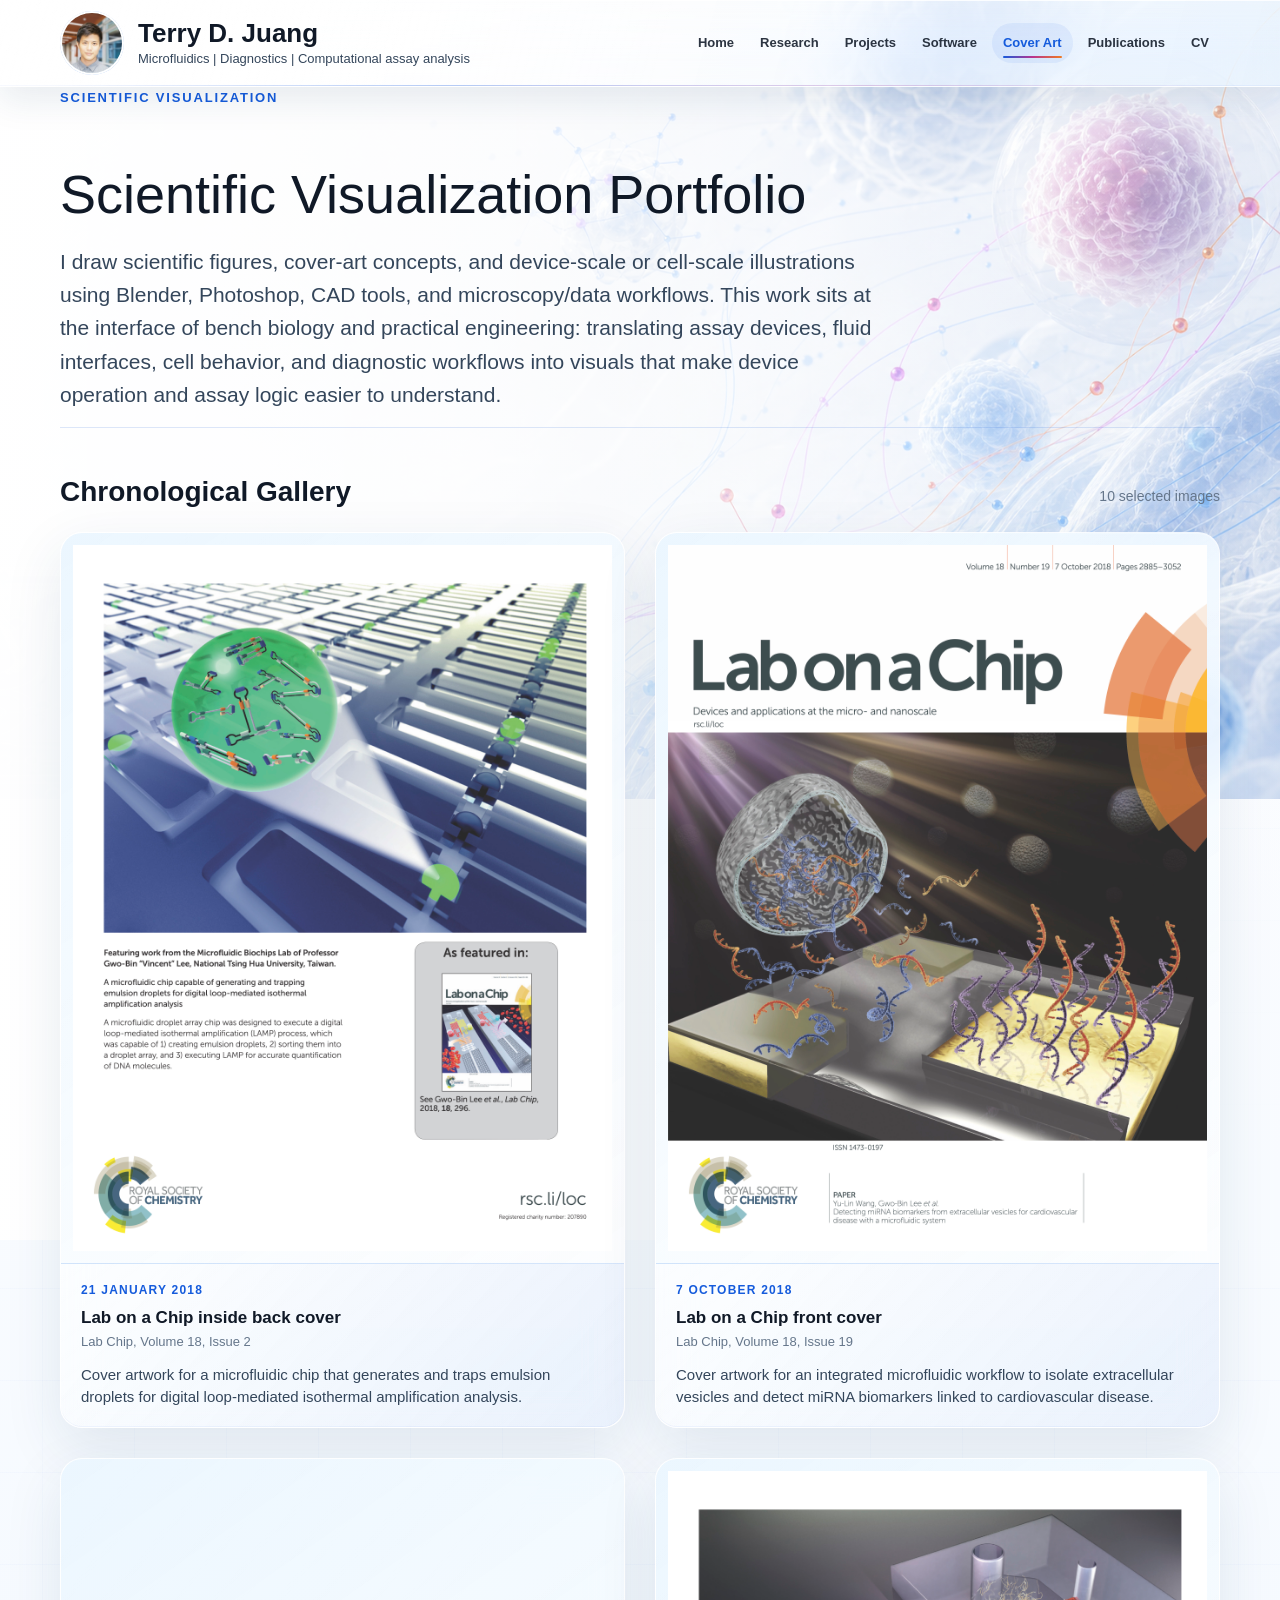
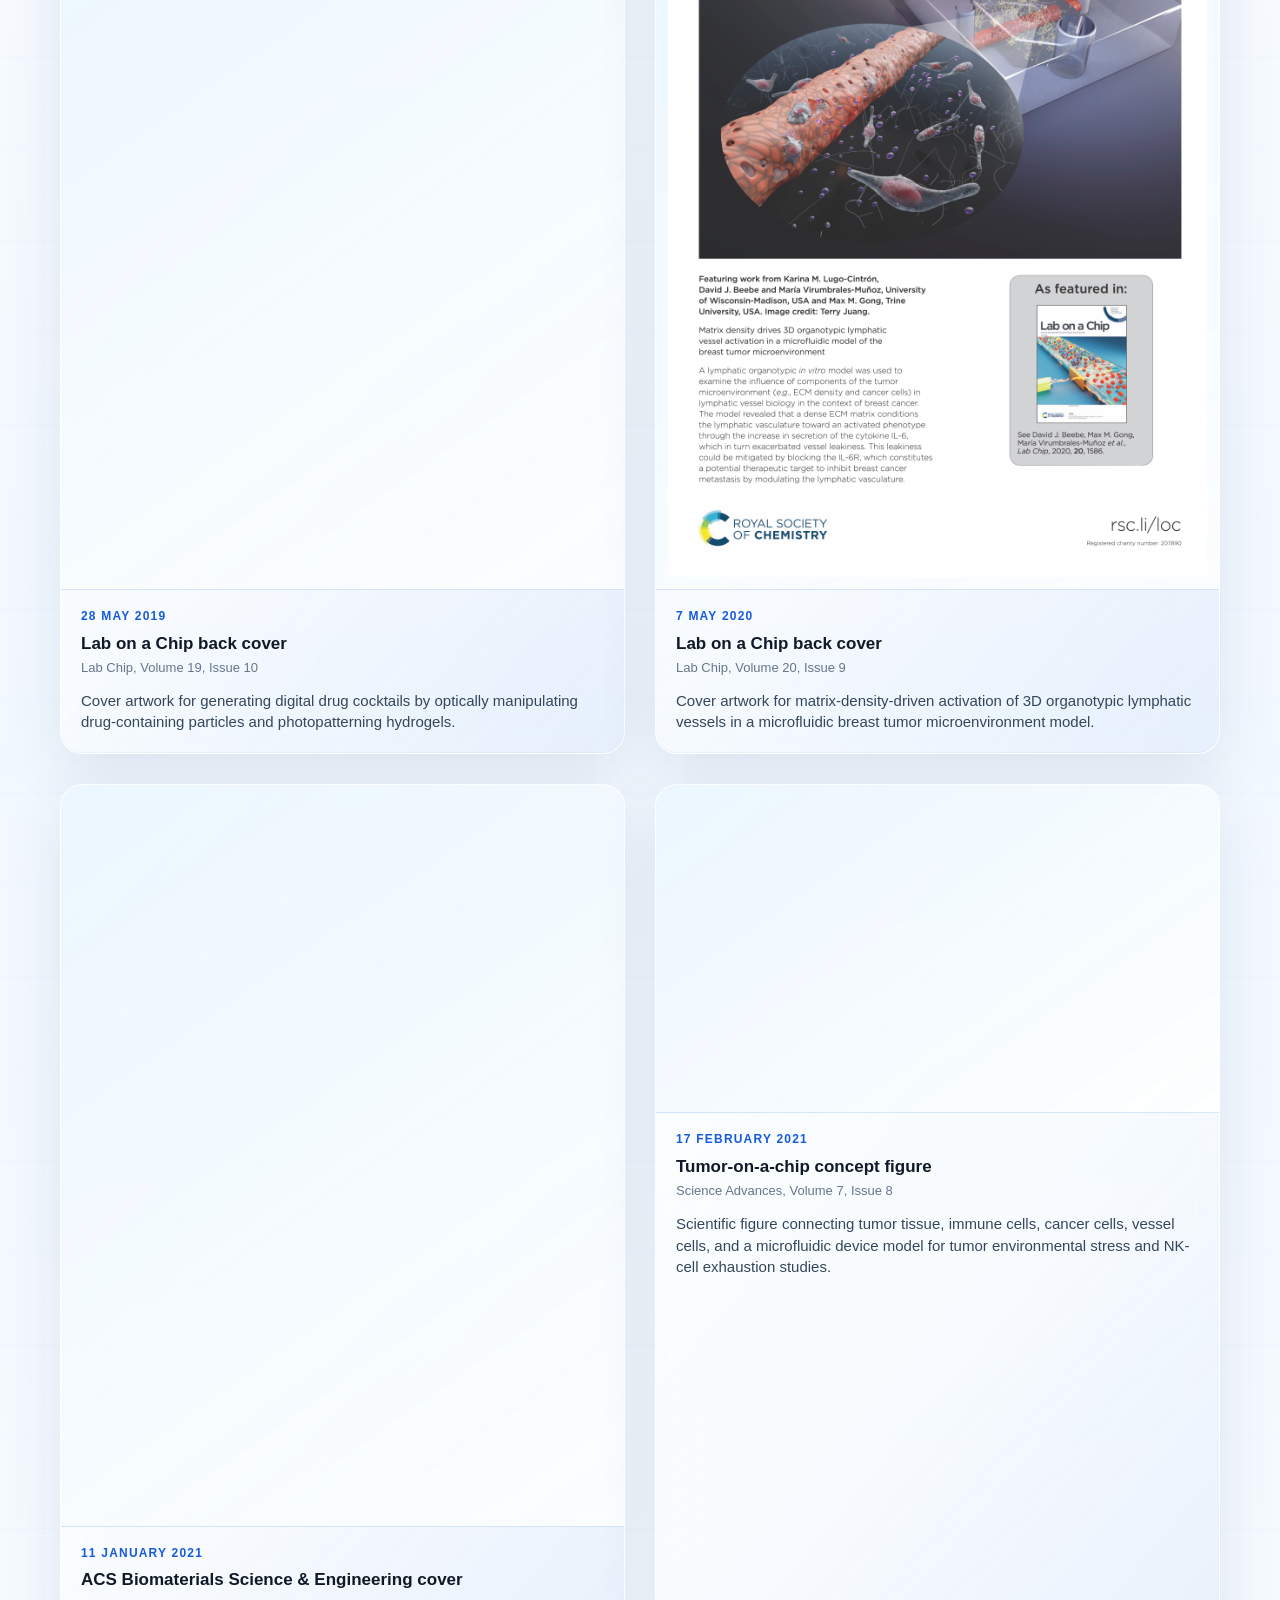
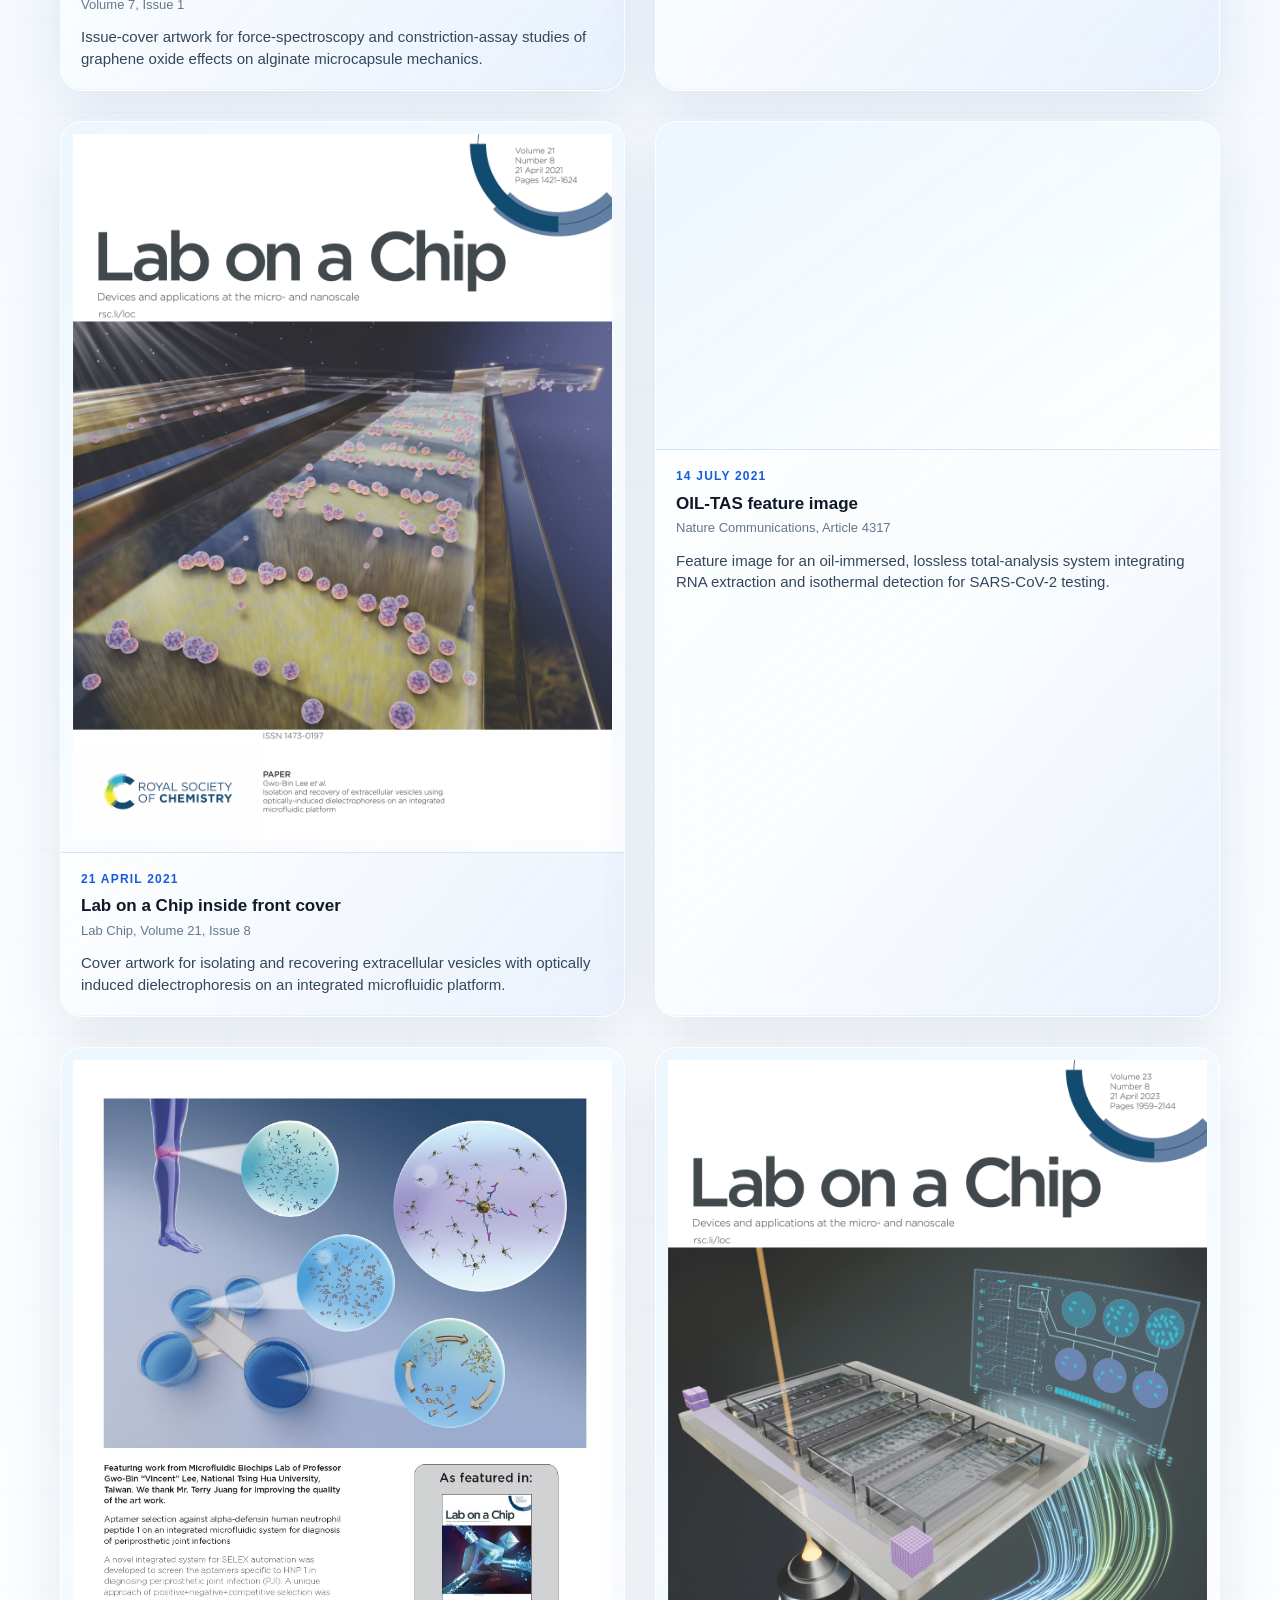
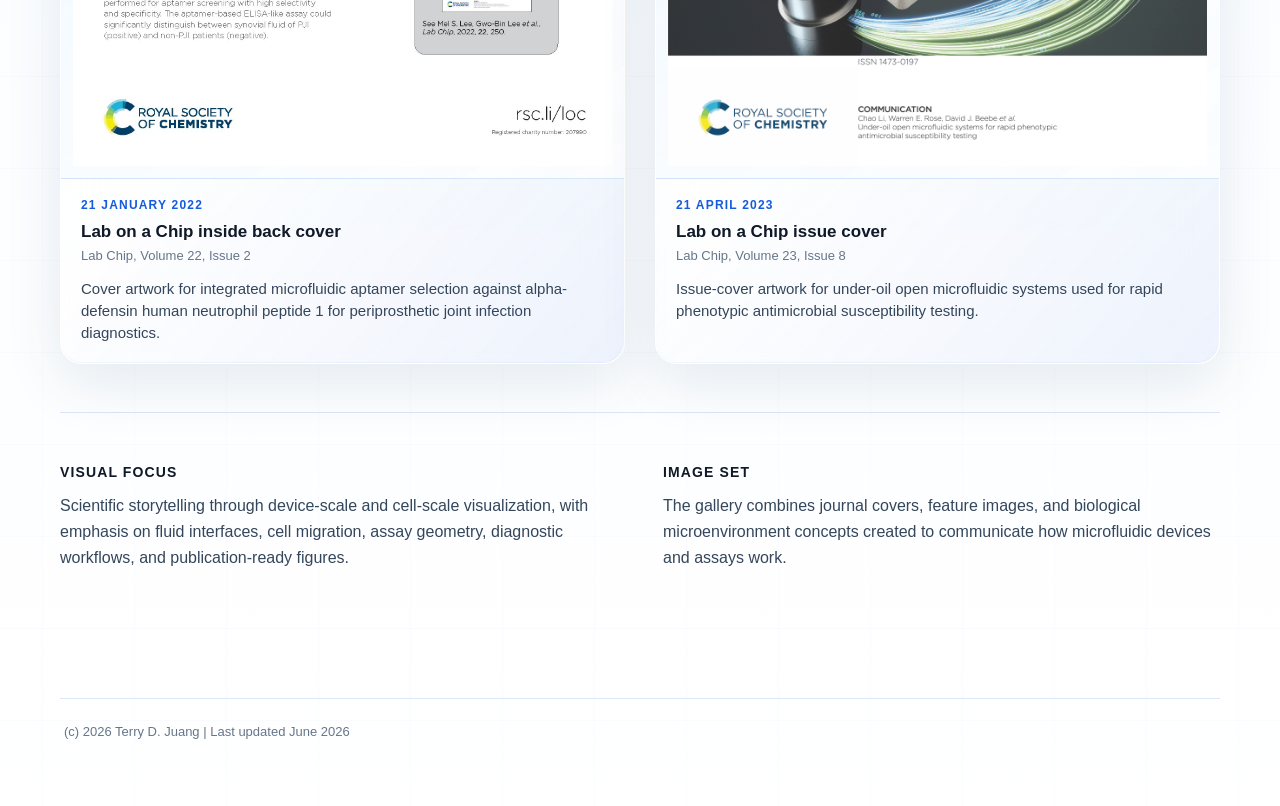
==== commit db438e2d: "Refine full-width glass navigation" ====
--- a/cover-art.html
+++ b/cover-art.html
@@ -5,7 +5,7 @@
     <meta name="viewport" content="width=device-width, initial-scale=1">
     <title>Scientific Visualization Portfolio | Terry D. Juang</title>
     <meta name="description" content="Scientific visualization portfolio, cover art, and concept figures by Terry D. Juang.">
-    <link rel="stylesheet" href="assets/styles.css">
+    <link rel="stylesheet" href="assets/styles.css?v=20260709-2">
   </head>
   <body>
     <div class="site">
--- a/assets/styles.css
+++ b/assets/styles.css
@@ -79,29 +79,48 @@
   display: flex;
   align-items: center;
   justify-content: space-between;
-  gap: 26px;
+  gap: 30px;
+  width: 100vw;
+  margin-left: calc(50% - 50vw);
   overflow: hidden;
-  padding: 14px 18px;
-  border: 1px solid var(--glass-line);
-  border-radius: 0 0 26px 26px;
+  padding: 11px max(22px, calc((100vw - var(--max)) / 2));
+  border: 0;
+  border-bottom: 1px solid rgba(255, 255, 255, .78);
+  border-radius: 0;
   background:
-    linear-gradient(135deg, rgba(255, 255, 255, .82), rgba(255, 255, 255, .50) 58%, rgba(234, 246, 255, .48));
+    linear-gradient(105deg, rgba(255, 255, 255, .84), rgba(255, 255, 255, .55) 52%, rgba(232, 245, 255, .58));
   box-shadow:
     var(--inner-glass),
-    0 18px 60px rgba(18, 56, 102, .12);
-  backdrop-filter: blur(26px) saturate(158%);
+    0 12px 36px rgba(18, 56, 102, .10);
+  backdrop-filter: blur(28px) saturate(165%);
+  isolation: isolate;
+  transition: background-color .3s ease, box-shadow .3s ease;
 }
 
 .masthead::before {
   content: "";
   position: absolute;
   inset: 0;
-  border-radius: inherit;
   background:
-    linear-gradient(115deg, rgba(255, 255, 255, .76), rgba(255, 255, 255, 0) 38%),
-    linear-gradient(180deg, rgba(255, 255, 255, .46), rgba(255, 255, 255, 0) 62%);
-  opacity: .54;
+    linear-gradient(110deg, rgba(255, 255, 255, .78), rgba(255, 255, 255, 0) 32%),
+    linear-gradient(180deg, rgba(255, 255, 255, .42), rgba(255, 255, 255, 0) 70%);
+  opacity: .48;
   pointer-events: none;
+}
+
+.masthead::after {
+  content: "";
+  position: absolute;
+  inset: auto 0 0;
+  height: 1px;
+  background: linear-gradient(90deg, transparent 4%, rgba(21, 91, 220, .28) 35%, rgba(184, 50, 143, .20) 68%, transparent 96%);
+  pointer-events: none;
+}
+
+.masthead:hover,
+.masthead:focus-within {
+  background-color: rgba(255, 255, 255, .16);
+  box-shadow: var(--inner-glass), 0 16px 44px rgba(18, 56, 102, .13);
 }
 
 .brand {
@@ -109,20 +128,20 @@
   z-index: 1;
   display: flex;
   align-items: center;
-  gap: 17px;
-  min-width: 280px;
+  gap: 14px;
+  min-width: 0;
 }
 
 .portrait {
   flex: 0 0 auto;
-  width: 82px;
-  height: 82px;
+  width: 64px;
+  height: 64px;
   overflow: hidden;
   border: 2px solid rgba(255, 255, 255, .96);
   border-radius: 999px;
   outline: 1px solid rgba(21, 91, 220, .22);
   background: var(--mist);
-  box-shadow: 0 14px 34px rgba(21, 91, 220, .18);
+  box-shadow: 0 10px 28px rgba(21, 91, 220, .16);
   clip-path: circle(50% at 50% 50%);
 }
 
@@ -135,7 +154,7 @@
 
 .identity h1 {
   margin: 0;
-  font-size: 31px;
+  font-size: 26px;
   line-height: 1.08;
   font-weight: 600;
   letter-spacing: 0;
@@ -144,7 +163,8 @@
 .identity p {
   margin: 3px 0 0;
   color: var(--soft-ink);
-  font-size: 15px;
+  font-size: 13px;
+  line-height: 1.35;
 }
 
 .nav {
@@ -153,27 +173,60 @@
   display: flex;
   flex-wrap: wrap;
   justify-content: flex-end;
-  gap: 7px 18px;
-  font-size: 14px;
+  gap: 4px;
+  font-size: 13px;
   font-weight: 700;
   letter-spacing: 0;
 }
 
 .nav a {
+  position: relative;
   color: var(--ink);
-  padding: 8px 0;
+  padding: 9px 11px;
+  border-radius: 999px;
   opacity: .88;
+  white-space: nowrap;
+  transition: color .22s ease, background-color .22s ease, opacity .22s ease, transform .22s ease;
+}
+
+.nav a::after {
+  content: "";
+  position: absolute;
+  right: 11px;
+  bottom: 5px;
+  left: 11px;
+  height: 2px;
+  border-radius: 999px;
+  background: linear-gradient(90deg, var(--blue), var(--magenta), var(--orange));
+  transform: scaleX(0);
+  transform-origin: center;
+  transition: transform .24s ease;
 }
 
 .nav a:hover,
 .nav a:focus {
+  color: var(--deep-blue);
+  background: rgba(255, 255, 255, .58);
   opacity: 1;
+  text-decoration: none;
+  transform: translateY(-1px);
+}
+
+.nav a:hover::after,
+.nav a:focus::after,
+.nav a[aria-current="page"]::after {
+  transform: scaleX(1);
+}
+
+.nav a:focus-visible {
+  outline: 2px solid rgba(21, 91, 220, .42);
+  outline-offset: 2px;
 }
 
 .nav a[aria-current="page"] {
   color: var(--blue);
+  background: rgba(21, 91, 220, .07);
   opacity: 1;
-  box-shadow: inset 0 -2px 0 var(--blue);
 }
 
 main {
@@ -687,14 +740,21 @@
   font-size: 13px;
 }
 
-@media (max-width: 820px) {
+@media (max-width: 920px) {
   .masthead {
-    align-items: flex-start;
+    align-items: center;
     flex-direction: column;
+    gap: 4px;
+    padding-top: 10px;
+    padding-bottom: 8px;
+  }
+
+  .brand {
+    justify-content: center;
   }
 
   .nav {
-    justify-content: flex-start;
+    justify-content: center;
   }
 }
 
@@ -769,22 +829,24 @@
 
   .masthead {
     top: 0;
-    padding: 12px;
-    border-radius: 0 0 20px 20px;
+    align-items: stretch;
+    padding: 10px 14px 8px;
+    border-radius: 0;
   }
 
   .brand {
     align-items: center;
+    justify-content: flex-start;
     gap: 13px;
   }
 
   .portrait {
-    width: 68px;
-    height: 68px;
+    width: 58px;
+    height: 58px;
   }
 
   .identity h1 {
-    font-size: 25px;
+    font-size: 23px;
   }
 
   .identity p {
@@ -793,8 +855,25 @@
   }
 
   .nav {
-    gap: 4px 13px;
+    flex-wrap: nowrap;
+    justify-content: flex-start;
+    gap: 2px;
+    width: 100%;
+    overflow-x: auto;
+    padding: 4px 0 2px;
     font-size: 12px;
+    scrollbar-width: none;
+    scroll-snap-type: x proximity;
+    -webkit-overflow-scrolling: touch;
+  }
+
+  .nav::-webkit-scrollbar {
+    display: none;
+  }
+
+  .nav a {
+    padding: 8px 10px;
+    scroll-snap-align: start;
   }
 
   .hero {
@@ -835,6 +914,19 @@
   }
 }
 
+@media (prefers-reduced-motion: reduce) {
+  html {
+    scroll-behavior: auto;
+  }
+
+  .masthead,
+  .nav a,
+  .nav a::after,
+  .feature-list a {
+    transition: none;
+  }
+}
+
 @media print {
   body {
     background: #fff;
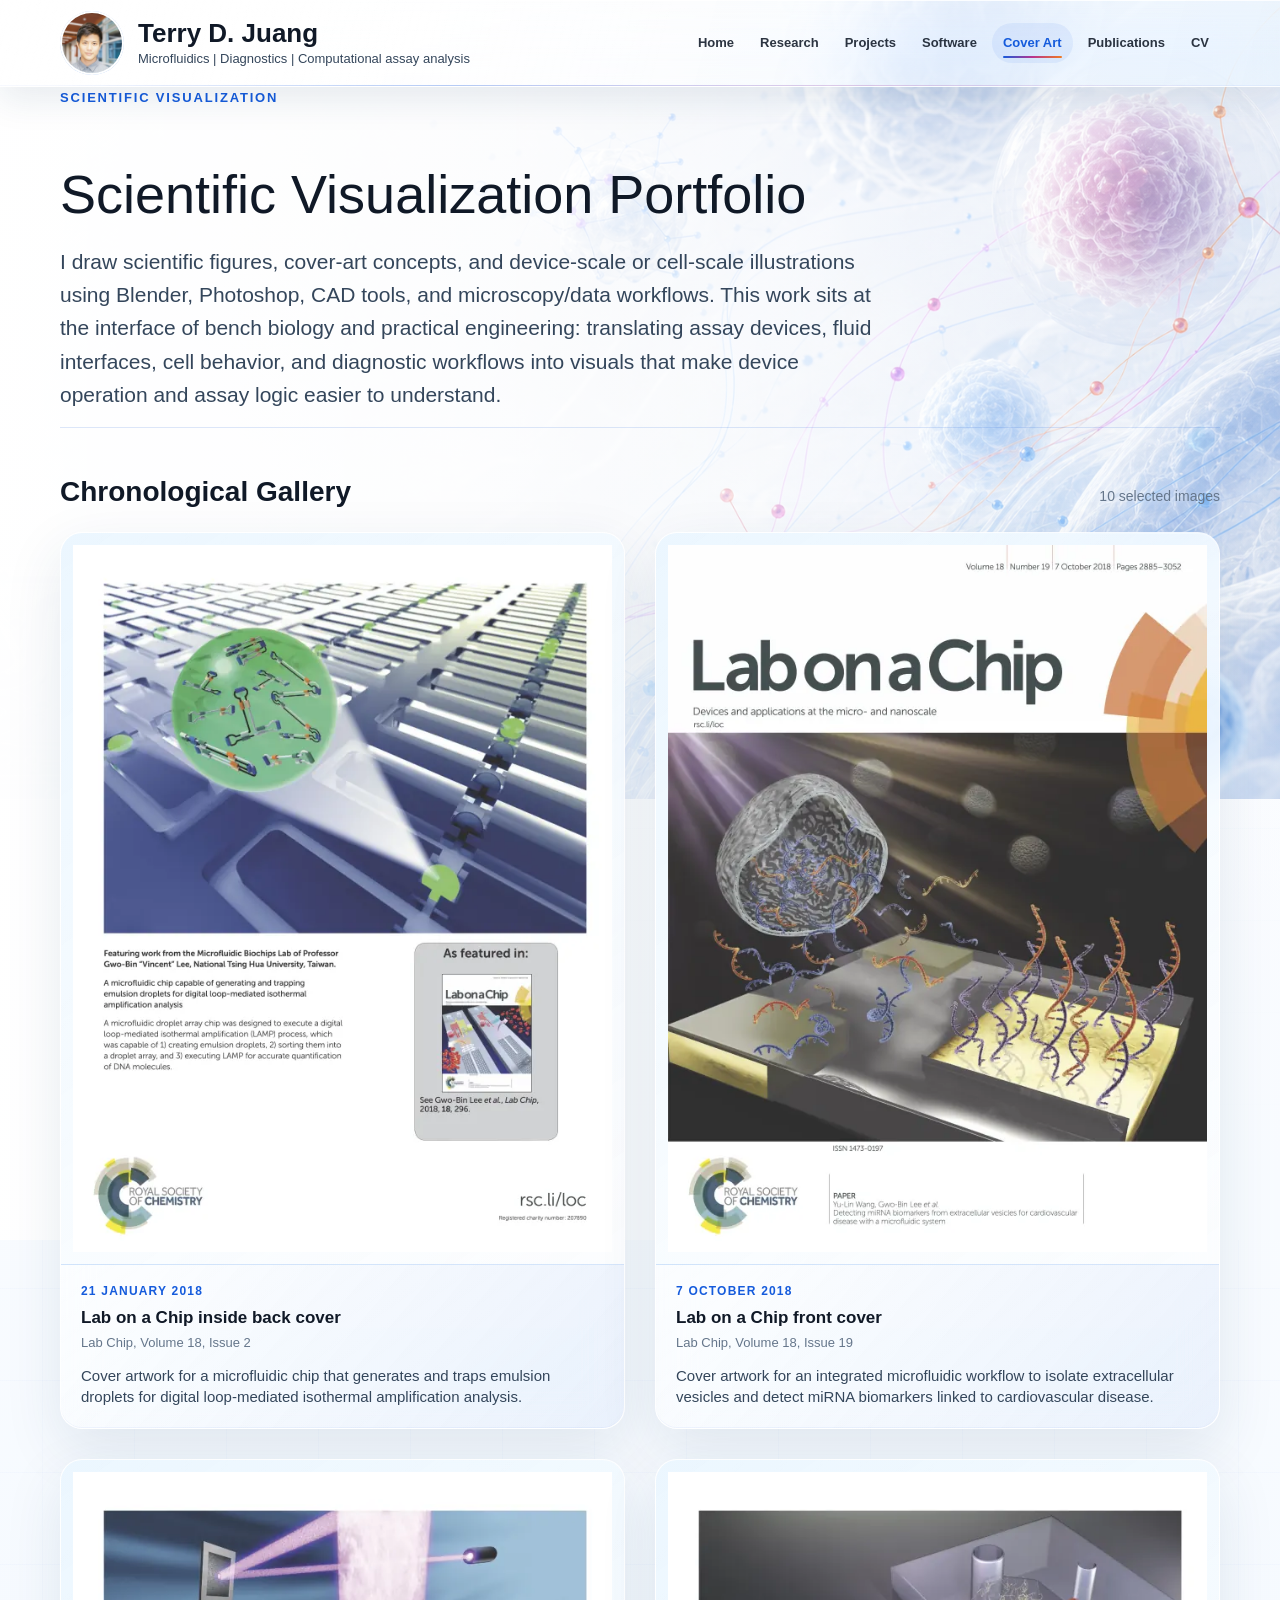
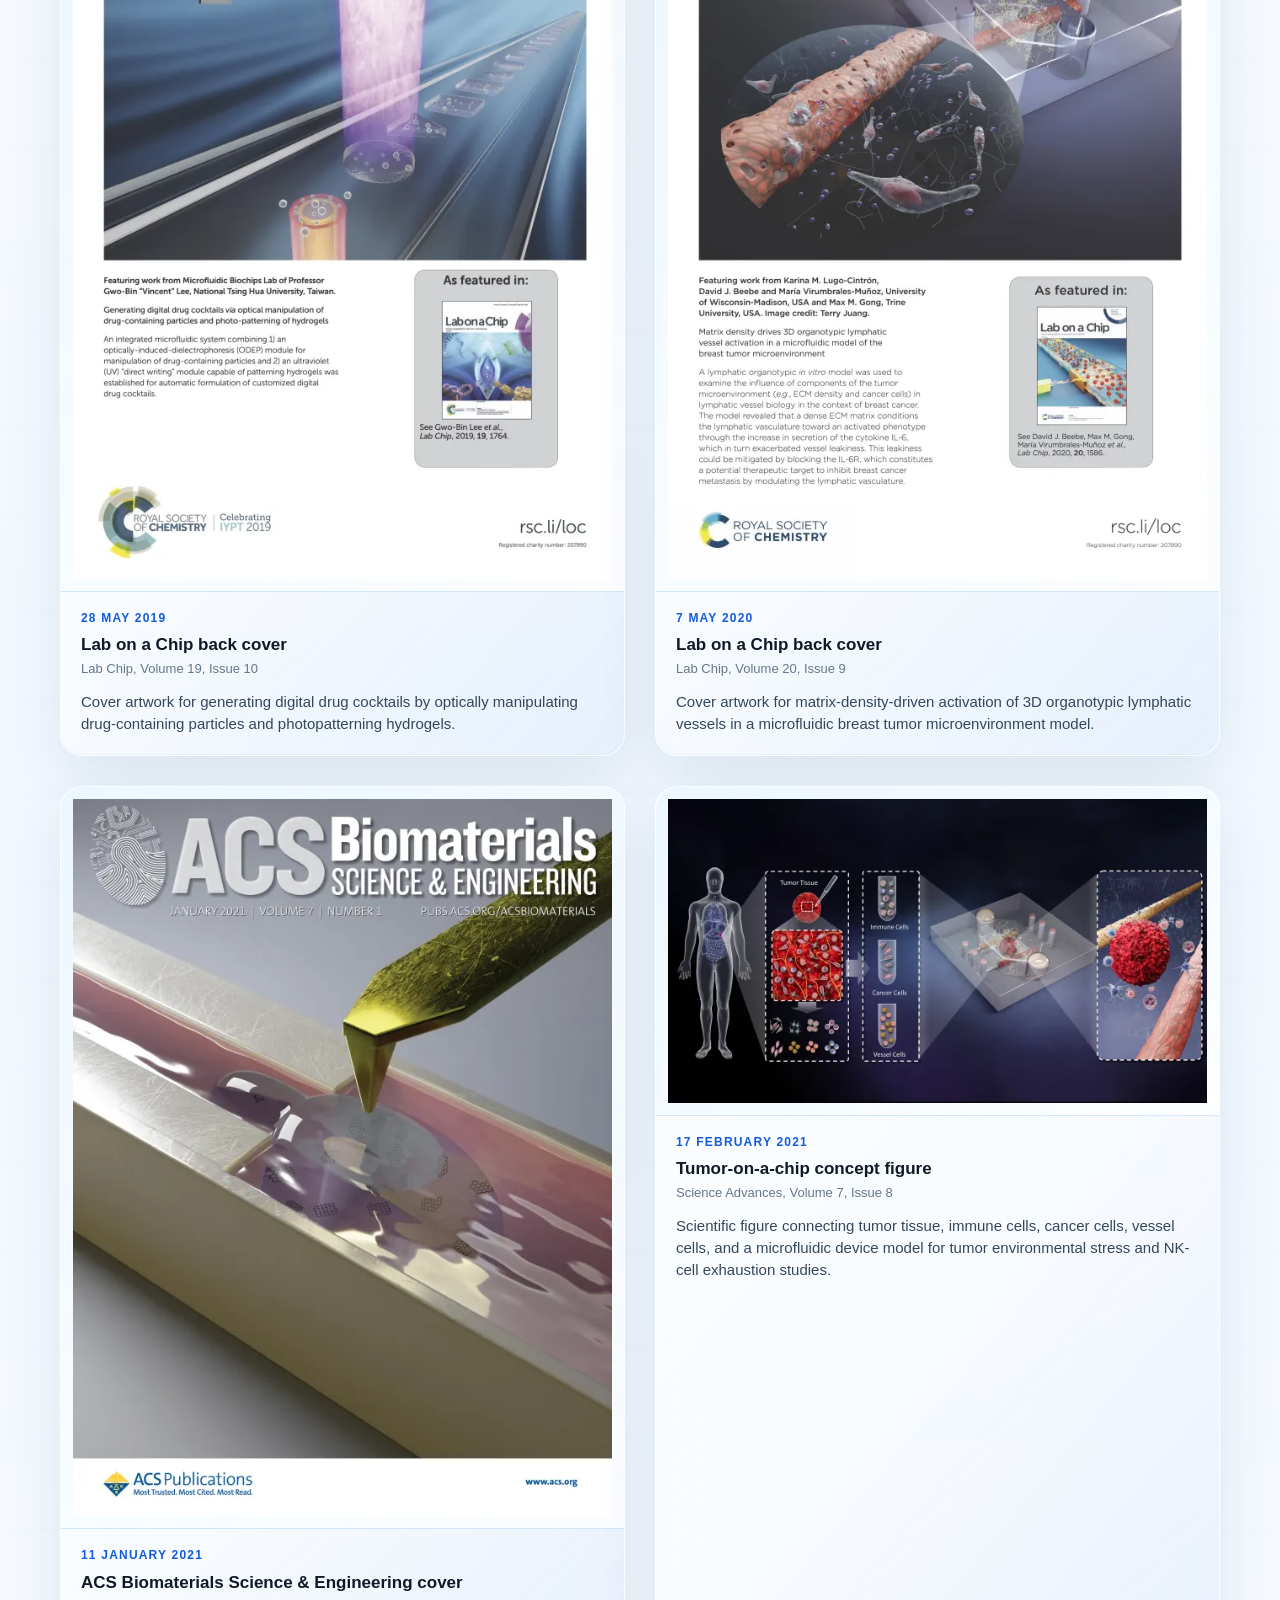
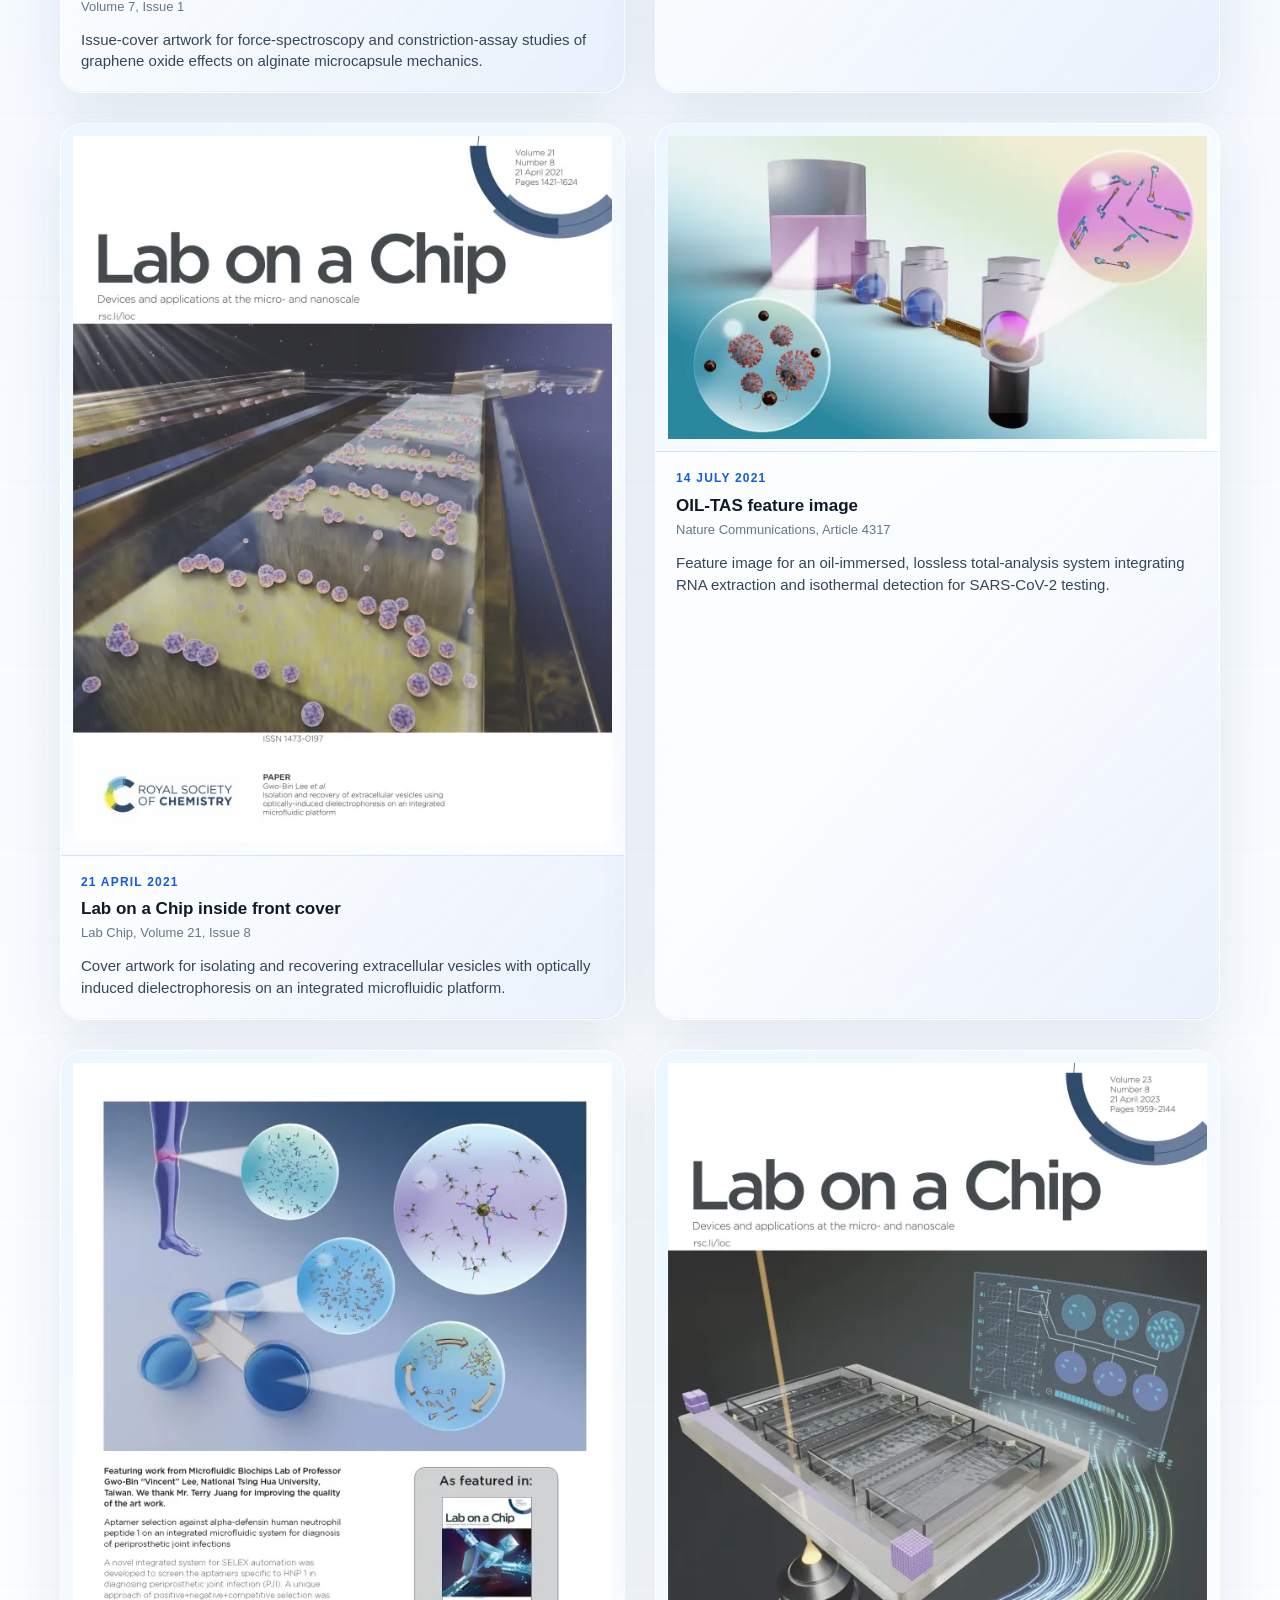
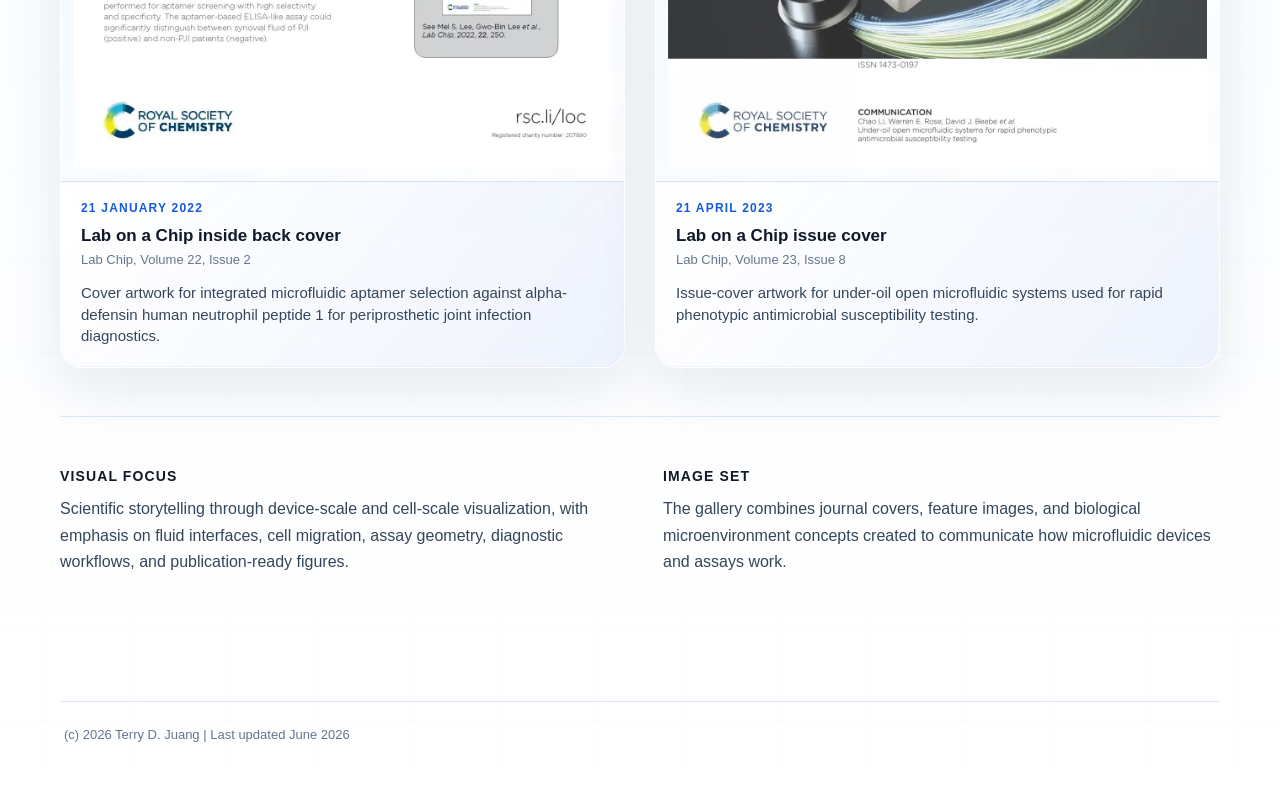
==== commit 809e9122: "Optimize cover art gallery loading" ====
--- a/cover-art.html
+++ b/cover-art.html
@@ -43,7 +43,7 @@
           <div class="art-list" aria-label="Cover art image gallery">
             <figure class="art-card">
               <a href="Cover%20Art/Collage/c8lc90009d.jpg" aria-label="Open Lab on a Chip inside back cover from 21 January 2018">
-                <img src="Cover%20Art/Collage/c8lc90009d.jpg" alt="Lab on a Chip inside back cover for a digital LAMP droplet microfluidic chip" loading="eager" decoding="async">
+                <img src="assets/cover-art-thumbs/lab-chip-2018-digital-lamp-640.webp" srcset="assets/cover-art-thumbs/lab-chip-2018-digital-lamp-640.webp 640w, assets/cover-art-thumbs/lab-chip-2018-digital-lamp-1200.webp 1200w" sizes="(max-width: 560px) calc(100vw - 28px), (max-width: 820px) calc(100vw - 44px), (max-width: 1204px) calc((100vw - 74px) / 2), 565px" width="4960" height="6496" alt="Lab on a Chip inside back cover for a digital LAMP droplet microfluidic chip" loading="eager" decoding="async" fetchpriority="high">
               </a>
               <figcaption>
                 <span class="art-date">21 January 2018</span>
@@ -54,7 +54,7 @@
             </figure>
             <figure class="art-card">
               <a href="Cover%20Art/Collage/c8lc90084a.jpg" aria-label="Open Lab on a Chip front cover from 7 October 2018">
-                <img src="Cover%20Art/Collage/c8lc90084a.jpg" alt="Lab on a Chip front cover for extracellular vesicle microfluidics" loading="lazy" decoding="async">
+                <img src="assets/cover-art-thumbs/lab-chip-2018-extracellular-vesicles-640.webp" srcset="assets/cover-art-thumbs/lab-chip-2018-extracellular-vesicles-640.webp 640w, assets/cover-art-thumbs/lab-chip-2018-extracellular-vesicles-1200.webp 1200w" sizes="(max-width: 560px) calc(100vw - 28px), (max-width: 820px) calc(100vw - 44px), (max-width: 1204px) calc((100vw - 74px) / 2), 565px" width="4960" height="6496" alt="Lab on a Chip front cover for extracellular vesicle microfluidics" loading="lazy" decoding="async">
               </a>
               <figcaption>
                 <span class="art-date">7 October 2018</span>
@@ -65,7 +65,7 @@
             </figure>
             <figure class="art-card">
               <a href="Cover%20Art/Collage/c9lc90057h.jpg" aria-label="Open Lab on a Chip back cover from 28 May 2019">
-                <img src="Cover%20Art/Collage/c9lc90057h.jpg" alt="Lab on a Chip back cover for digital drug cocktails in hydrogels" loading="lazy" decoding="async">
+                <img src="assets/cover-art-thumbs/lab-chip-2019-drug-cocktails-640.webp" srcset="assets/cover-art-thumbs/lab-chip-2019-drug-cocktails-640.webp 640w, assets/cover-art-thumbs/lab-chip-2019-drug-cocktails-1200.webp 1200w" sizes="(max-width: 560px) calc(100vw - 28px), (max-width: 820px) calc(100vw - 44px), (max-width: 1204px) calc((100vw - 74px) / 2), 565px" width="2480" height="3248" alt="Lab on a Chip back cover for digital drug cocktails in hydrogels" loading="lazy" decoding="async">
               </a>
               <figcaption>
                 <span class="art-date">28 May 2019</span>
@@ -76,7 +76,7 @@
             </figure>
             <figure class="art-card">
               <a href="Cover%20Art/Collage/d0lc90045a.jpg" aria-label="Open Lab on a Chip back cover from 7 May 2020">
-                <img src="Cover%20Art/Collage/d0lc90045a.jpg" alt="Lab on a Chip back cover for a breast tumor microenvironment model" loading="lazy" decoding="async">
+                <img src="assets/cover-art-thumbs/lab-chip-2020-tumor-microenvironment-640.webp" srcset="assets/cover-art-thumbs/lab-chip-2020-tumor-microenvironment-640.webp 640w, assets/cover-art-thumbs/lab-chip-2020-tumor-microenvironment-1200.webp 1200w" sizes="(max-width: 560px) calc(100vw - 28px), (max-width: 820px) calc(100vw - 44px), (max-width: 1204px) calc((100vw - 74px) / 2), 565px" width="4960" height="6496" alt="Lab on a Chip back cover for a breast tumor microenvironment model" loading="lazy" decoding="async">
               </a>
               <figcaption>
                 <span class="art-date">7 May 2020</span>
@@ -87,7 +87,7 @@
             </figure>
             <figure class="art-card">
               <a href="Cover%20Art/Collage/abseba.2021.7.issue-1.xlargecover.jpg" aria-label="Open ACS Biomaterials Science and Engineering cover from 11 January 2021">
-                <img src="Cover%20Art/Collage/abseba.2021.7.issue-1.xlargecover.jpg" alt="ACS Biomaterials Science and Engineering issue cover for graphene oxide and alginate microcapsules" loading="lazy" decoding="async">
+                <img src="assets/cover-art-thumbs/acs-biomaterials-2021-640.webp" srcset="assets/cover-art-thumbs/acs-biomaterials-2021-640.webp 640w, assets/cover-art-thumbs/acs-biomaterials-2021-1200.webp 1200w" sizes="(max-width: 560px) calc(100vw - 28px), (max-width: 820px) calc(100vw - 44px), (max-width: 1204px) calc((100vw - 74px) / 2), 565px" width="2453" height="3262" alt="ACS Biomaterials Science and Engineering issue cover for graphene oxide and alginate microcapsules" loading="lazy" decoding="async">
               </a>
               <figcaption>
                 <span class="art-date">11 January 2021</span>
@@ -98,7 +98,7 @@
             </figure>
             <figure class="art-card is-wide">
               <a href="Cover%20Art/Collage/Tumor%20on%20a%20chip.jpg" aria-label="Open tumor-on-a-chip figure from 17 February 2021">
-                <img src="Cover%20Art/Collage/Tumor%20on%20a%20chip.jpg" alt="Tumor-on-a-chip scientific figure connecting tumor tissue and microfluidic cell culture modules" loading="lazy" decoding="async">
+                <img src="assets/cover-art-thumbs/tumor-on-a-chip-2021-640.webp" srcset="assets/cover-art-thumbs/tumor-on-a-chip-2021-640.webp 640w, assets/cover-art-thumbs/tumor-on-a-chip-2021-1200.webp 1200w" sizes="(max-width: 560px) calc(100vw - 28px), (max-width: 820px) calc(100vw - 44px), (max-width: 1204px) calc((100vw - 74px) / 2), 565px" width="5333" height="3000" alt="Tumor-on-a-chip scientific figure connecting tumor tissue and microfluidic cell culture modules" loading="lazy" decoding="async">
               </a>
               <figcaption>
                 <span class="art-date">17 February 2021</span>
@@ -109,7 +109,7 @@
             </figure>
             <figure class="art-card">
               <a href="Cover%20Art/Collage/d1lc90043a.jpg" aria-label="Open Lab on a Chip inside front cover from 21 April 2021">
-                <img src="Cover%20Art/Collage/d1lc90043a.jpg" alt="Lab on a Chip inside front cover for optically induced dielectrophoresis and extracellular vesicles" loading="lazy" decoding="async">
+                <img src="assets/cover-art-thumbs/lab-chip-2021-extracellular-vesicles-640.webp" srcset="assets/cover-art-thumbs/lab-chip-2021-extracellular-vesicles-640.webp 640w, assets/cover-art-thumbs/lab-chip-2021-extracellular-vesicles-1200.webp 1200w" sizes="(max-width: 560px) calc(100vw - 28px), (max-width: 820px) calc(100vw - 44px), (max-width: 1204px) calc((100vw - 74px) / 2), 565px" width="4960" height="6496" alt="Lab on a Chip inside front cover for optically induced dielectrophoresis and extracellular vesicles" loading="lazy" decoding="async">
               </a>
               <figcaption>
                 <span class="art-date">21 April 2021</span>
@@ -120,7 +120,7 @@
             </figure>
             <figure class="art-card is-wide">
               <a href="Cover%20Art/Collage/OIL_TAS_Nature_COM_FeatureImage_Top%401x.png" aria-label="Open OIL-TAS Nature Communications feature image from 14 July 2021">
-                <img src="Cover%20Art/Collage/OIL_TAS_Nature_COM_FeatureImage_Top%401x.png" alt="OIL-TAS Nature Communications feature image for integrated RNA extraction and SARS-CoV-2 detection" loading="lazy" decoding="async">
+                <img src="assets/cover-art-thumbs/oil-tas-feature-2021-640.webp" srcset="assets/cover-art-thumbs/oil-tas-feature-2021-640.webp 640w, assets/cover-art-thumbs/oil-tas-feature-2021-1200.webp 1200w" sizes="(max-width: 560px) calc(100vw - 28px), (max-width: 820px) calc(100vw - 44px), (max-width: 1204px) calc((100vw - 74px) / 2), 565px" width="4800" height="2700" alt="OIL-TAS Nature Communications feature image for integrated RNA extraction and SARS-CoV-2 detection" loading="lazy" decoding="async">
               </a>
               <figcaption>
                 <span class="art-date">14 July 2021</span>
@@ -131,7 +131,7 @@
             </figure>
             <figure class="art-card">
               <a href="Cover%20Art/Collage/Lab_Chip_2022_22_250_GBLee_d2lc90009b.jpg" aria-label="Open Lab on a Chip inside back cover from 21 January 2022">
-                <img src="Cover%20Art/Collage/Lab_Chip_2022_22_250_GBLee_d2lc90009b.jpg" alt="Lab on a Chip inside back cover for alpha-defensin aptamer selection" loading="lazy" decoding="async">
+                <img src="assets/cover-art-thumbs/lab-chip-2022-aptamer-640.webp" srcset="assets/cover-art-thumbs/lab-chip-2022-aptamer-640.webp 640w, assets/cover-art-thumbs/lab-chip-2022-aptamer-1200.webp 1200w" sizes="(max-width: 560px) calc(100vw - 28px), (max-width: 820px) calc(100vw - 44px), (max-width: 1204px) calc((100vw - 74px) / 2), 565px" width="1654" height="2166" alt="Lab on a Chip inside back cover for alpha-defensin aptamer selection" loading="lazy" decoding="async">
               </a>
               <figcaption>
                 <span class="art-date">21 January 2022</span>
@@ -142,7 +142,7 @@
             </figure>
             <figure class="art-card">
               <a href="Cover%20Art/Collage/2023_Lab_Chip_Chao.jpg" aria-label="Open Lab on a Chip issue cover from 21 April 2023">
-                <img src="Cover%20Art/Collage/2023_Lab_Chip_Chao.jpg" alt="Lab on a Chip issue cover for under-oil open microfluidic antimicrobial susceptibility testing" loading="lazy" decoding="async">
+                <img src="assets/cover-art-thumbs/lab-chip-2023-under-oil-ast-640.webp" srcset="assets/cover-art-thumbs/lab-chip-2023-under-oil-ast-640.webp 640w, assets/cover-art-thumbs/lab-chip-2023-under-oil-ast-1200.webp 1200w" sizes="(max-width: 560px) calc(100vw - 28px), (max-width: 820px) calc(100vw - 44px), (max-width: 1204px) calc((100vw - 74px) / 2), 565px" width="4960" height="6496" alt="Lab on a Chip issue cover for under-oil open microfluidic antimicrobial susceptibility testing" loading="lazy" decoding="async">
               </a>
               <figcaption>
                 <span class="art-date">21 April 2023</span>
